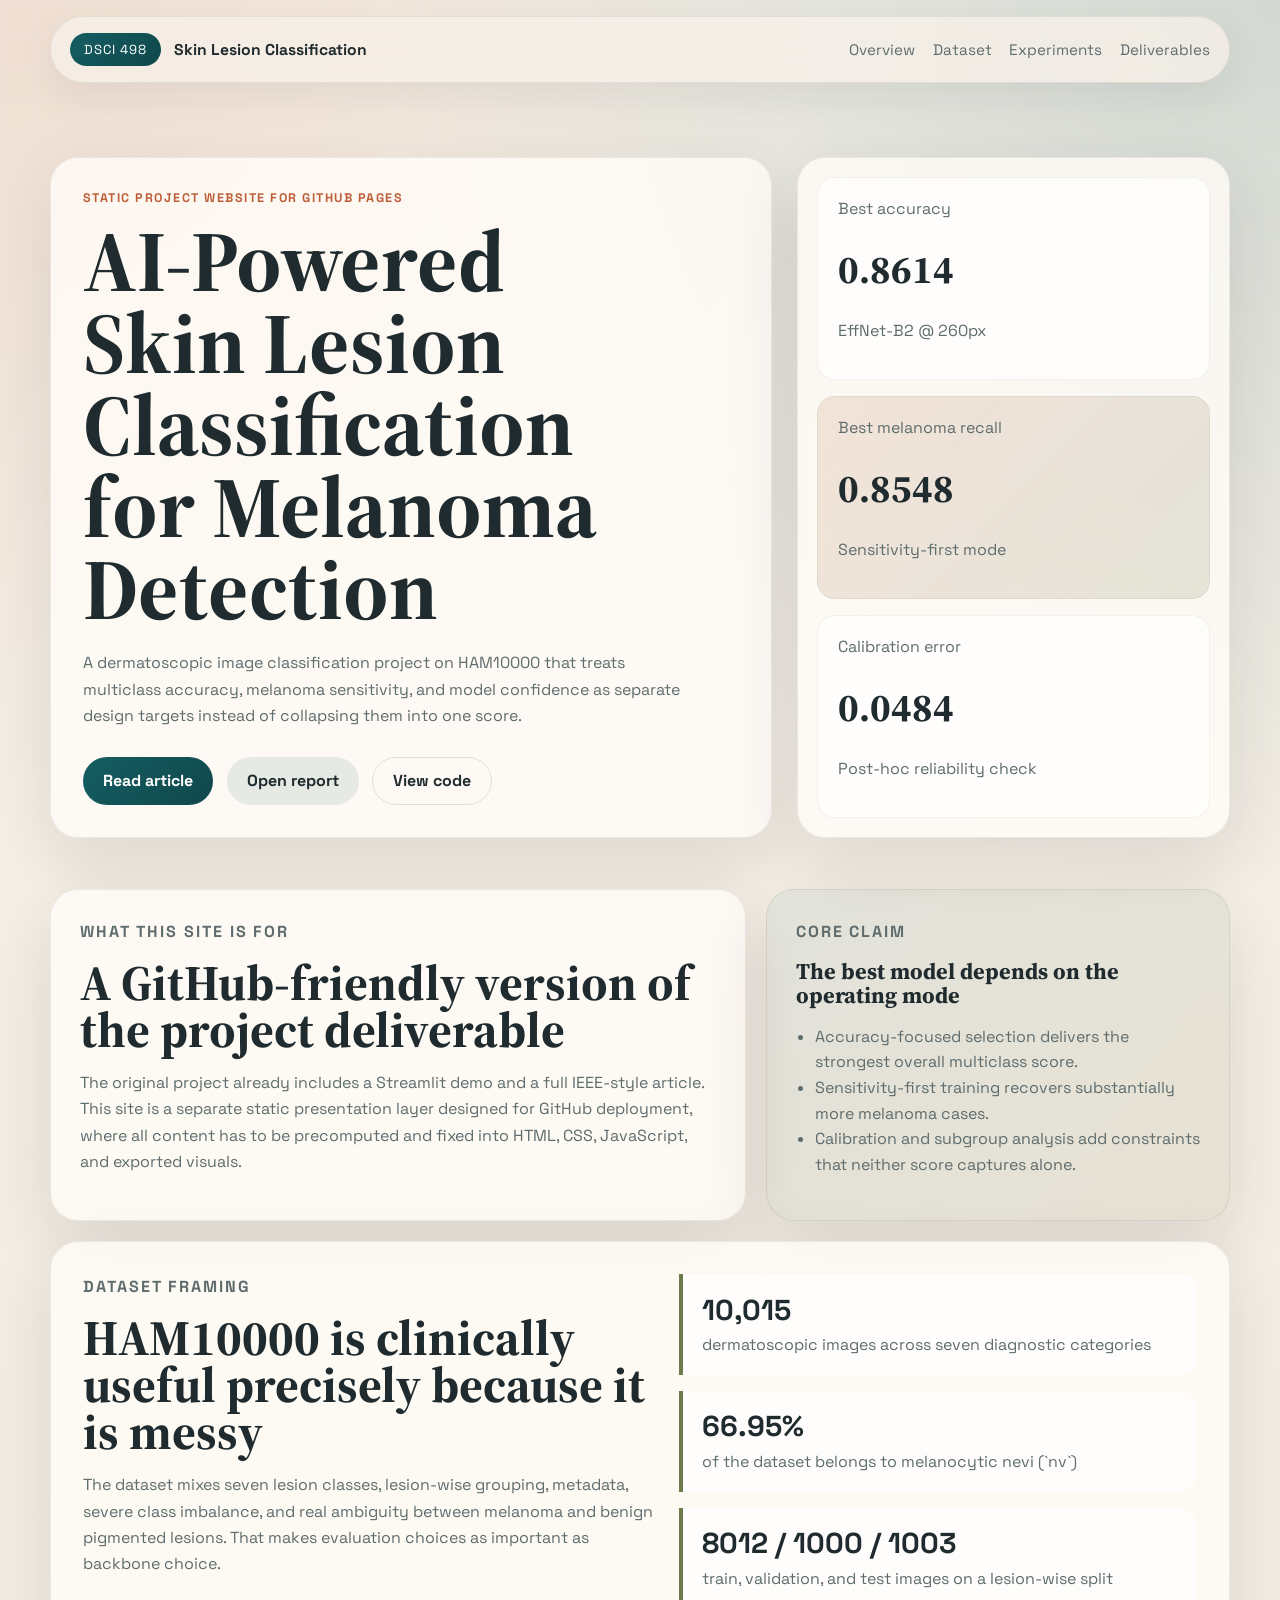
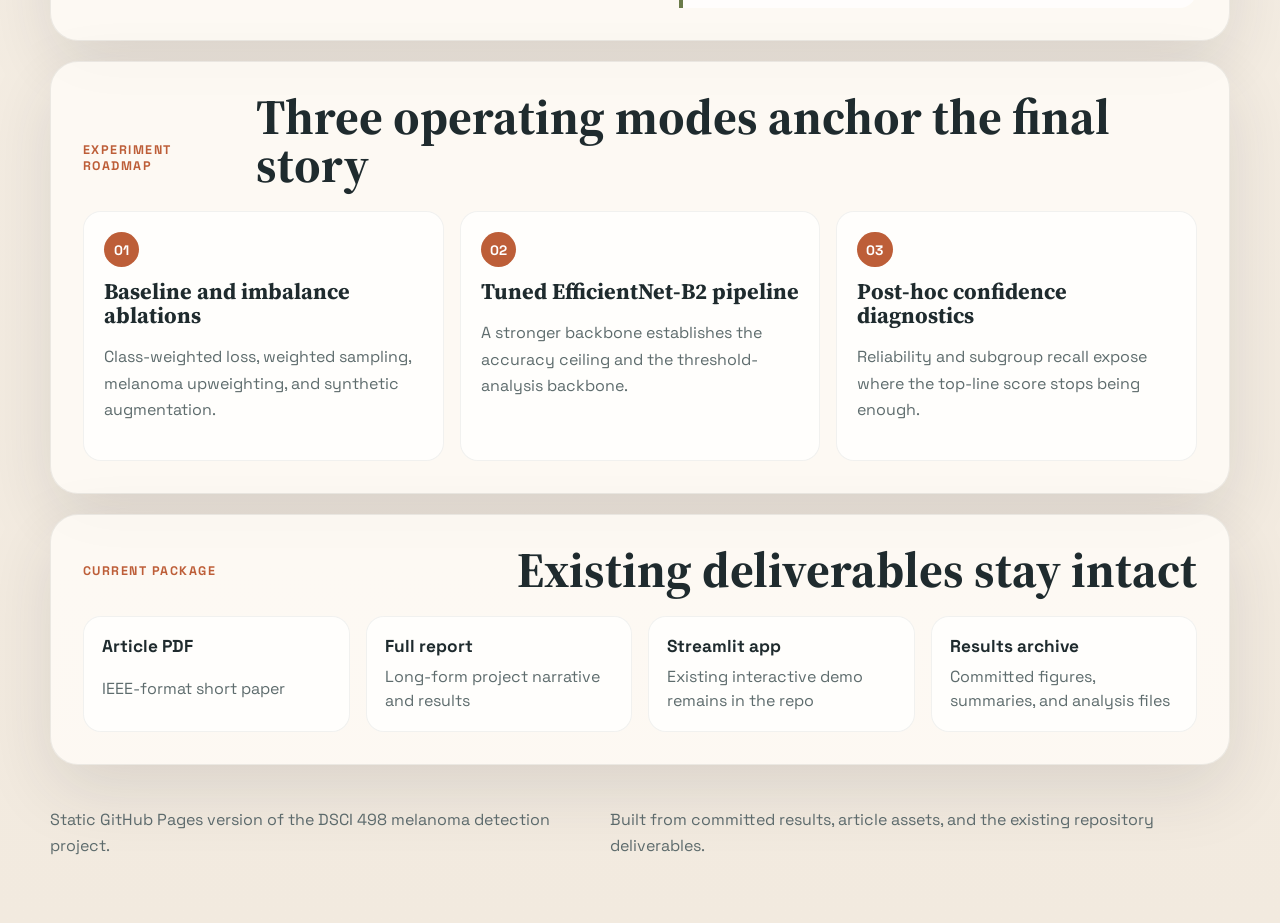
==== docs/index.html @ e0c1e412 "feat(docs): scaffold github pages site" ====
<!DOCTYPE html>
<html lang="en">
  <head>
    <meta charset="UTF-8" />
    <meta name="viewport" content="width=device-width, initial-scale=1.0" />
    <title>AI-Powered Skin Lesion Classification for Melanoma Detection</title>
    <meta
      name="description"
      content="Static project website for AI-Powered Skin Lesion Classification for Melanoma Detection (DSCI 498)."
    />
    <link rel="preconnect" href="https://fonts.googleapis.com" />
    <link rel="preconnect" href="https://fonts.gstatic.com" crossorigin />
    <link
      href="https://fonts.googleapis.com/css2?family=Space+Grotesk:wght@400;500;700&family=Source+Serif+4:wght@600;700&display=swap"
      rel="stylesheet"
    />
    <link rel="stylesheet" href="styles.css" />
    <script defer src="script.js"></script>
  </head>
  <body>
    <div class="page-shell">
      <header class="site-header">
        <a class="brand" href="#top">
          <span class="brand-mark">DSCI 498</span>
          <span class="brand-text">Skin Lesion Classification</span>
        </a>
        <button class="nav-toggle" type="button" aria-expanded="false" aria-label="Toggle navigation">
          <span></span>
          <span></span>
        </button>
        <nav class="site-nav">
          <a href="#overview">Overview</a>
          <a href="#dataset">Dataset</a>
          <a href="#experiments">Experiments</a>
          <a href="#deliverables">Deliverables</a>
        </nav>
      </header>

      <main id="top">
        <section class="hero reveal">
          <div class="hero-copy">
            <p class="eyebrow">Static project website for GitHub Pages</p>
            <h1>AI-Powered Skin Lesion Classification for Melanoma Detection</h1>
            <p class="hero-lead">
              A dermatoscopic image classification project on HAM10000 that treats
              multiclass accuracy, melanoma sensitivity, and model confidence as
              separate design targets instead of collapsing them into one score.
            </p>
            <div class="hero-actions">
              <a class="button button-primary" href="../paper/submission/SkinLesionMelanoma/SkinLesionMelanoma.pdf">Read article</a>
              <a class="button button-secondary" href="../results/REPORT.md">Open report</a>
              <a class="button button-ghost" href="https://github.com/yuy825-sketch/DSCI498-AI-Powered-Skin-Lesion-Classification-for-Melanoma-Detection">View code</a>
            </div>
          </div>
          <div class="hero-panel">
            <div class="metric-card">
              <span class="metric-label">Best accuracy</span>
              <strong>0.8614</strong>
              <span class="metric-note">EffNet-B2 @ 260px</span>
            </div>
            <div class="metric-card accent">
              <span class="metric-label">Best melanoma recall</span>
              <strong>0.8548</strong>
              <span class="metric-note">Sensitivity-first mode</span>
            </div>
            <div class="metric-card">
              <span class="metric-label">Calibration error</span>
              <strong>0.0484</strong>
              <span class="metric-note">Post-hoc reliability check</span>
            </div>
          </div>
        </section>

        <section id="overview" class="story-grid reveal">
          <article class="story-card">
            <p class="eyebrow">What this site is for</p>
            <h2>A GitHub-friendly version of the project deliverable</h2>
            <p>
              The original project already includes a Streamlit demo and a full IEEE-style
              article. This site is a separate static presentation layer designed for GitHub
              deployment, where all content has to be precomputed and fixed into HTML, CSS,
              JavaScript, and exported visuals.
            </p>
          </article>
          <article class="story-card muted">
            <p class="eyebrow">Core claim</p>
            <h3>The best model depends on the operating mode</h3>
            <ul class="story-list">
              <li>Accuracy-focused selection delivers the strongest overall multiclass score.</li>
              <li>Sensitivity-first training recovers substantially more melanoma cases.</li>
              <li>Calibration and subgroup analysis add constraints that neither score captures alone.</li>
            </ul>
          </article>
        </section>

        <section id="dataset" class="band reveal">
          <div class="band-copy">
            <p class="eyebrow">Dataset framing</p>
            <h2>HAM10000 is clinically useful precisely because it is messy</h2>
            <p>
              The dataset mixes seven lesion classes, lesion-wise grouping, metadata, severe class
              imbalance, and real ambiguity between melanoma and benign pigmented lesions. That makes
              evaluation choices as important as backbone choice.
            </p>
          </div>
          <div class="band-highlights">
            <div>
              <span>10,015</span>
              <p>dermatoscopic images across seven diagnostic categories</p>
            </div>
            <div>
              <span>66.95%</span>
              <p>of the dataset belongs to melanocytic nevi (`nv`)</p>
            </div>
            <div>
              <span>8012 / 1000 / 1003</span>
              <p>train, validation, and test images on a lesion-wise split</p>
            </div>
          </div>
        </section>

        <section id="experiments" class="section reveal">
          <div class="section-heading">
            <p class="eyebrow">Experiment roadmap</p>
            <h2>Three operating modes anchor the final story</h2>
          </div>
          <div class="roadmap">
            <article>
              <span class="step">01</span>
              <h3>Baseline and imbalance ablations</h3>
              <p>Class-weighted loss, weighted sampling, melanoma upweighting, and synthetic augmentation.</p>
            </article>
            <article>
              <span class="step">02</span>
              <h3>Tuned EfficientNet-B2 pipeline</h3>
              <p>A stronger backbone establishes the accuracy ceiling and the threshold-analysis backbone.</p>
            </article>
            <article>
              <span class="step">03</span>
              <h3>Post-hoc confidence diagnostics</h3>
              <p>Reliability and subgroup recall expose where the top-line score stops being enough.</p>
            </article>
          </div>
        </section>

        <section id="deliverables" class="deliverables reveal">
          <div class="section-heading">
            <p class="eyebrow">Current package</p>
            <h2>Existing deliverables stay intact</h2>
          </div>
          <div class="deliverable-grid">
            <a href="../paper/submission/SkinLesionMelanoma/SkinLesionMelanoma.pdf">
              <strong>Article PDF</strong>
              <span>IEEE-format short paper</span>
            </a>
            <a href="../results/REPORT.md">
              <strong>Full report</strong>
              <span>Long-form project narrative and results</span>
            </a>
            <a href="../app/app.py">
              <strong>Streamlit app</strong>
              <span>Existing interactive demo remains in the repo</span>
            </a>
            <a href="../results/README.md">
              <strong>Results archive</strong>
              <span>Committed figures, summaries, and analysis files</span>
            </a>
          </div>
        </section>
      </main>

      <footer class="site-footer">
        <p>Static GitHub Pages version of the DSCI 498 melanoma detection project.</p>
        <p>Built from committed results, article assets, and the existing repository deliverables.</p>
      </footer>
    </div>
  </body>
</html>
---- docs/styles.css ----
:root {
  --bg: #f6f0e8;
  --bg-soft: #efe5d8;
  --panel: rgba(255, 252, 247, 0.82);
  --ink: #1f2b2e;
  --muted: #5e6c6d;
  --line: rgba(31, 43, 46, 0.12);
  --teal: #155e63;
  --teal-dark: #0f474a;
  --rust: #bd5e38;
  --olive: #6b7b4a;
  --shadow: 0 24px 70px rgba(40, 44, 52, 0.12);
  --radius-lg: 28px;
  --radius-md: 18px;
  --max-width: 1180px;
}

* {
  box-sizing: border-box;
}

html {
  scroll-behavior: smooth;
}

body {
  margin: 0;
  font-family: "Space Grotesk", sans-serif;
  color: var(--ink);
  background:
    radial-gradient(circle at top left, rgba(189, 94, 56, 0.12), transparent 28%),
    radial-gradient(circle at top right, rgba(21, 94, 99, 0.16), transparent 32%),
    linear-gradient(180deg, #f7f1e8 0%, #f2eadf 100%);
}

body::before {
  content: "";
  position: fixed;
  inset: 0;
  pointer-events: none;
  background-image: linear-gradient(rgba(255, 255, 255, 0.05) 1px, transparent 1px),
    linear-gradient(90deg, rgba(255, 255, 255, 0.05) 1px, transparent 1px);
  background-size: 32px 32px;
  mask-image: linear-gradient(180deg, rgba(0, 0, 0, 0.55), transparent 85%);
}

.page-shell {
  width: min(calc(100% - 2rem), var(--max-width));
  margin: 0 auto;
  padding-bottom: 4rem;
}

.site-header {
  position: sticky;
  top: 0.8rem;
  z-index: 20;
  display: flex;
  align-items: center;
  justify-content: space-between;
  gap: 1rem;
  padding: 1rem 1.2rem;
  margin-top: 1rem;
  background: rgba(246, 240, 232, 0.78);
  backdrop-filter: blur(18px);
  border: 1px solid rgba(31, 43, 46, 0.08);
  border-radius: 999px;
  box-shadow: 0 14px 40px rgba(20, 31, 33, 0.08);
}

.brand {
  display: inline-flex;
  align-items: center;
  gap: 0.8rem;
  color: inherit;
  text-decoration: none;
}

.brand-mark {
  display: inline-flex;
  align-items: center;
  justify-content: center;
  min-width: 5.5rem;
  padding: 0.5rem 0.85rem;
  color: #fff;
  background: linear-gradient(135deg, var(--teal), var(--teal-dark));
  border-radius: 999px;
  font-size: 0.82rem;
  letter-spacing: 0.08em;
  text-transform: uppercase;
}

.brand-text {
  font-size: 0.98rem;
  font-weight: 700;
}

.site-nav {
  display: flex;
  gap: 1.1rem;
}

.site-nav a {
  color: var(--muted);
  text-decoration: none;
  font-size: 0.95rem;
}

.site-nav a.active,
.site-nav a:hover {
  color: var(--ink);
}

.nav-toggle {
  display: none;
  flex-direction: column;
  gap: 0.3rem;
  width: 2.8rem;
  height: 2.8rem;
  padding: 0.65rem;
  border: 0;
  border-radius: 999px;
  background: rgba(21, 94, 99, 0.08);
}

.nav-toggle span {
  width: 100%;
  height: 2px;
  background: var(--ink);
}

.hero {
  display: grid;
  grid-template-columns: minmax(0, 1.25fr) minmax(280px, 0.75fr);
  gap: 1.6rem;
  padding: 4.6rem 0 2.4rem;
}

.hero-copy,
.hero-panel,
.story-card,
.band,
.section,
.deliverables {
  background: var(--panel);
  border: 1px solid rgba(31, 43, 46, 0.08);
  box-shadow: var(--shadow);
}

.hero-copy {
  padding: 2rem;
  border-radius: var(--radius-lg);
}

.eyebrow {
  margin: 0 0 0.9rem;
  color: var(--rust);
  font-size: 0.78rem;
  font-weight: 700;
  letter-spacing: 0.12em;
  text-transform: uppercase;
}

h1,
h2,
h3 {
  margin: 0;
  font-family: "Source Serif 4", serif;
  font-weight: 700;
  line-height: 0.95;
}

h1 {
  font-size: clamp(3rem, 7vw, 5.4rem);
  max-width: 12ch;
}

h2 {
  font-size: clamp(2rem, 4vw, 3.1rem);
}

h3 {
  font-size: 1.4rem;
  line-height: 1.08;
}

.hero-lead,
.story-card p,
.band-copy p,
.roadmap p,
.site-footer p {
  color: var(--muted);
  line-height: 1.65;
  font-size: 1rem;
}

.hero-lead {
  max-width: 60ch;
  margin: 1.25rem 0 0;
}

.hero-actions {
  display: flex;
  flex-wrap: wrap;
  gap: 0.85rem;
  margin-top: 1.7rem;
}

.button {
  display: inline-flex;
  align-items: center;
  justify-content: center;
  min-height: 3rem;
  padding: 0 1.25rem;
  border-radius: 999px;
  text-decoration: none;
  font-weight: 700;
  transition: transform 180ms ease, background 180ms ease, color 180ms ease;
}

.button:hover {
  transform: translateY(-2px);
}

.button-primary {
  color: #fff;
  background: linear-gradient(135deg, var(--teal), var(--teal-dark));
}

.button-secondary {
  color: var(--ink);
  background: rgba(21, 94, 99, 0.1);
}

.button-ghost {
  color: var(--ink);
  border: 1px solid rgba(31, 43, 46, 0.12);
}

.hero-panel {
  display: grid;
  gap: 1rem;
  padding: 1.2rem;
  border-radius: var(--radius-lg);
}

.metric-card {
  display: grid;
  gap: 0.35rem;
  padding: 1.25rem;
  border-radius: var(--radius-md);
  background: rgba(255, 255, 255, 0.75);
  border: 1px solid rgba(31, 43, 46, 0.06);
}

.metric-card.accent {
  background: linear-gradient(135deg, rgba(189, 94, 56, 0.14), rgba(107, 123, 74, 0.16));
}

.metric-label,
.metric-note {
  color: var(--muted);
}

.metric-card strong {
  font-size: 2.45rem;
  font-family: "Source Serif 4", serif;
}

.story-grid {
  display: grid;
  grid-template-columns: 1.2fr 0.8fr;
  gap: 1.25rem;
  margin-top: 0.8rem;
}

.story-card {
  padding: 1.8rem;
  border-radius: var(--radius-lg);
}

.story-card.muted {
  background: linear-gradient(135deg, rgba(21, 94, 99, 0.08), rgba(107, 123, 74, 0.1));
}

.story-list {
  margin: 1rem 0 0;
  padding-left: 1.2rem;
  color: var(--muted);
  line-height: 1.6;
}

.band,
.section,
.deliverables {
  margin-top: 1.25rem;
  border-radius: var(--radius-lg);
  padding: 2rem;
}

.band {
  display: grid;
  grid-template-columns: 1.05fr 0.95fr;
  gap: 1.5rem;
}

.band-highlights {
  display: grid;
  gap: 1rem;
}

.band-highlights div {
  padding: 1.1rem 1.2rem;
  border-left: 4px solid var(--olive);
  background: rgba(255, 255, 255, 0.72);
  border-radius: 0 var(--radius-md) var(--radius-md) 0;
}

.band-highlights span {
  display: block;
  font-size: 1.8rem;
  font-weight: 700;
}

.band-highlights p {
  margin: 0.35rem 0 0;
  color: var(--muted);
  line-height: 1.5;
}

.section-heading {
  display: flex;
  align-items: end;
  justify-content: space-between;
  gap: 1rem;
  margin-bottom: 1.4rem;
}

.roadmap {
  display: grid;
  grid-template-columns: repeat(3, minmax(0, 1fr));
  gap: 1rem;
}

.roadmap article {
  position: relative;
  padding: 1.25rem;
  border-radius: var(--radius-md);
  background: rgba(255, 255, 255, 0.76);
  border: 1px solid rgba(31, 43, 46, 0.06);
}

.step {
  display: inline-flex;
  align-items: center;
  justify-content: center;
  width: 2.2rem;
  height: 2.2rem;
  margin-bottom: 0.8rem;
  border-radius: 999px;
  color: #fff;
  background: var(--rust);
  font-size: 0.86rem;
  font-weight: 700;
}

.deliverable-grid {
  display: grid;
  grid-template-columns: repeat(4, minmax(0, 1fr));
  gap: 1rem;
}

.deliverable-grid a {
  display: grid;
  gap: 0.45rem;
  padding: 1.15rem;
  border-radius: var(--radius-md);
  background: rgba(255, 255, 255, 0.78);
  border: 1px solid rgba(31, 43, 46, 0.06);
  color: inherit;
  text-decoration: none;
}

.deliverable-grid strong {
  font-size: 1.08rem;
}

.deliverable-grid span {
  color: var(--muted);
  line-height: 1.5;
}

.site-footer {
  display: flex;
  justify-content: space-between;
  gap: 1rem;
  margin-top: 1.4rem;
  padding: 1.2rem 0 0;
}

.site-footer p {
  margin: 0;
}

.reveal {
  opacity: 0;
  transform: translateY(22px);
  transition: opacity 520ms ease, transform 520ms ease;
}

.reveal.is-visible {
  opacity: 1;
  transform: translateY(0);
}

@media (max-width: 920px) {
  .hero,
  .story-grid,
  .band,
  .roadmap,
  .deliverable-grid,
  .site-footer {
    grid-template-columns: 1fr;
  }

  .section-heading,
  .site-footer {
    display: block;
  }

  .site-footer p + p {
    margin-top: 0.5rem;
  }
}

@media (max-width: 760px) {
  .page-shell {
    width: min(calc(100% - 1rem), var(--max-width));
  }

  .site-header {
    flex-wrap: wrap;
    border-radius: 28px;
  }

  .nav-toggle {
    display: inline-flex;
  }

  .site-nav {
    display: none;
    width: 100%;
    flex-direction: column;
    padding-top: 0.25rem;
  }

  .site-header.nav-open .site-nav {
    display: flex;
  }

  .hero {
    padding-top: 3.4rem;
  }

  .hero-copy,
  .hero-panel,
  .story-card,
  .band,
  .section,
  .deliverables {
    padding: 1.35rem;
  }

  h1 {
    max-width: none;
  }
}
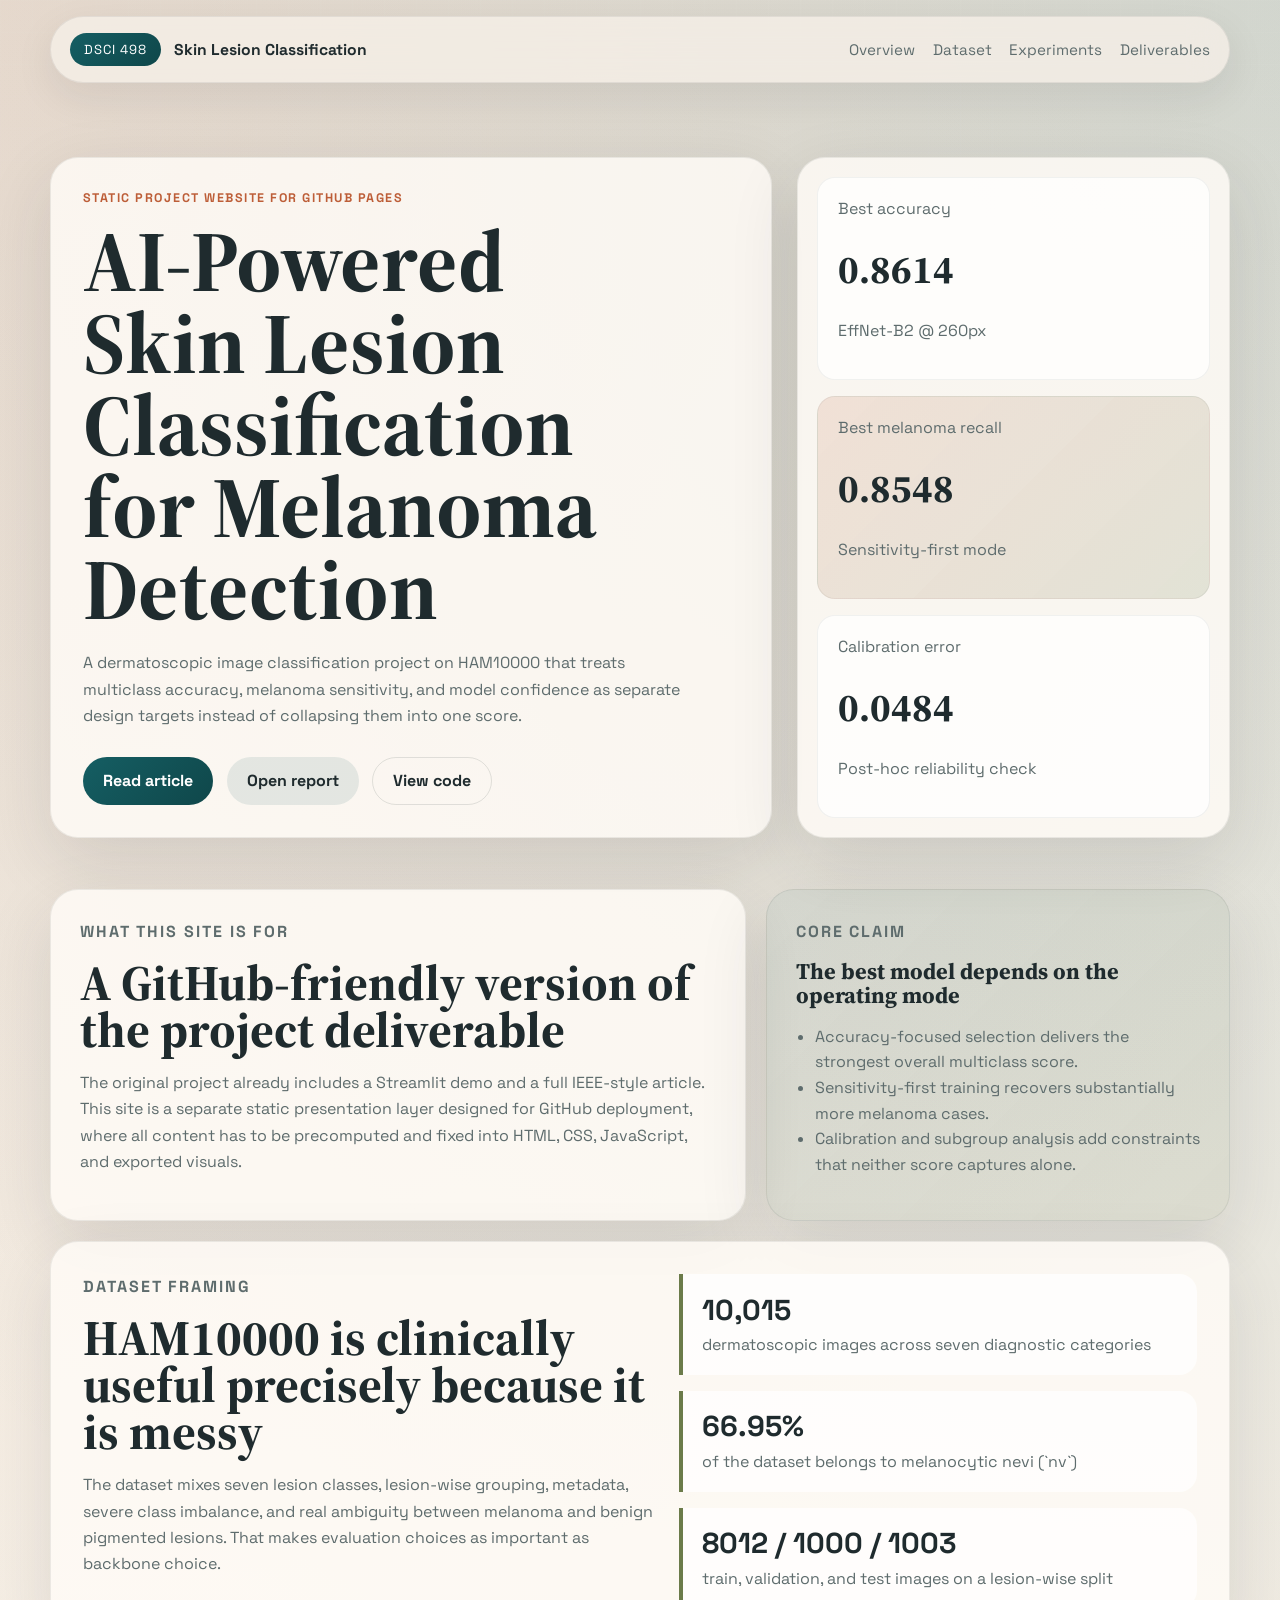
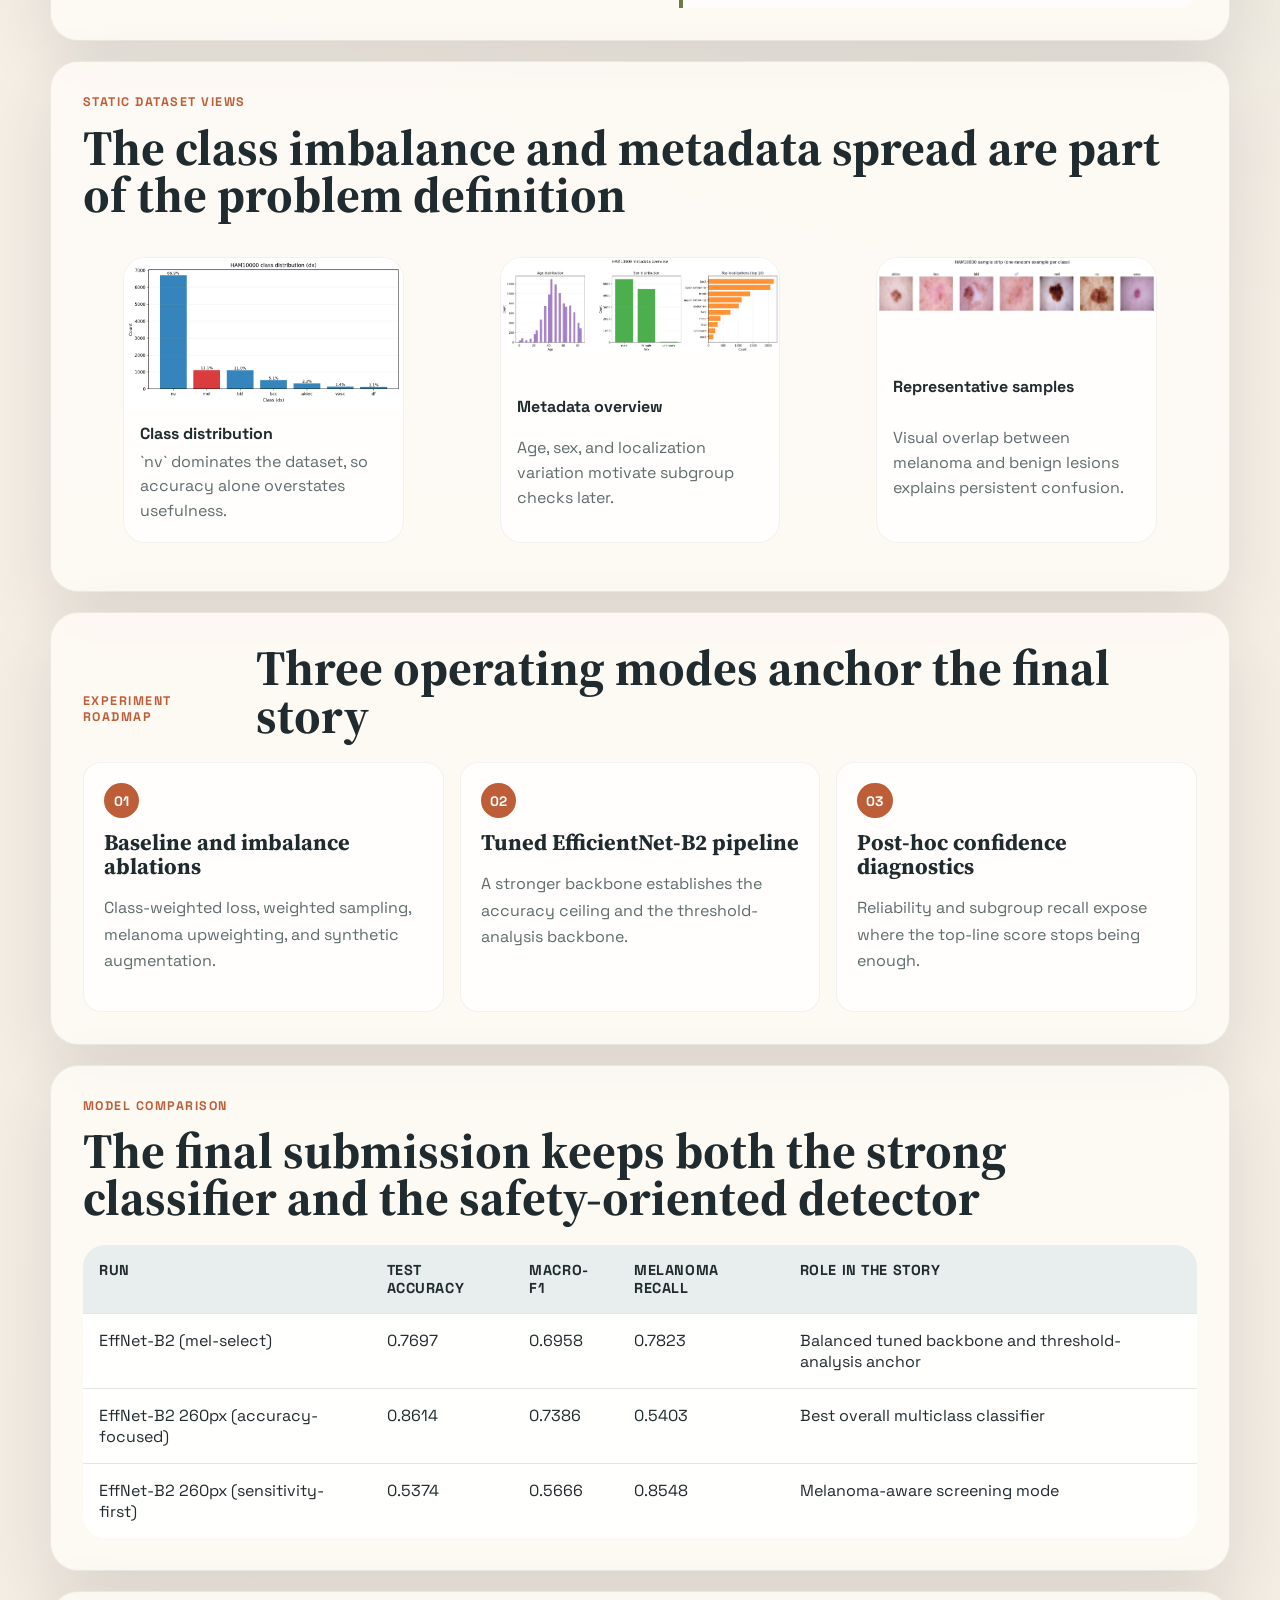
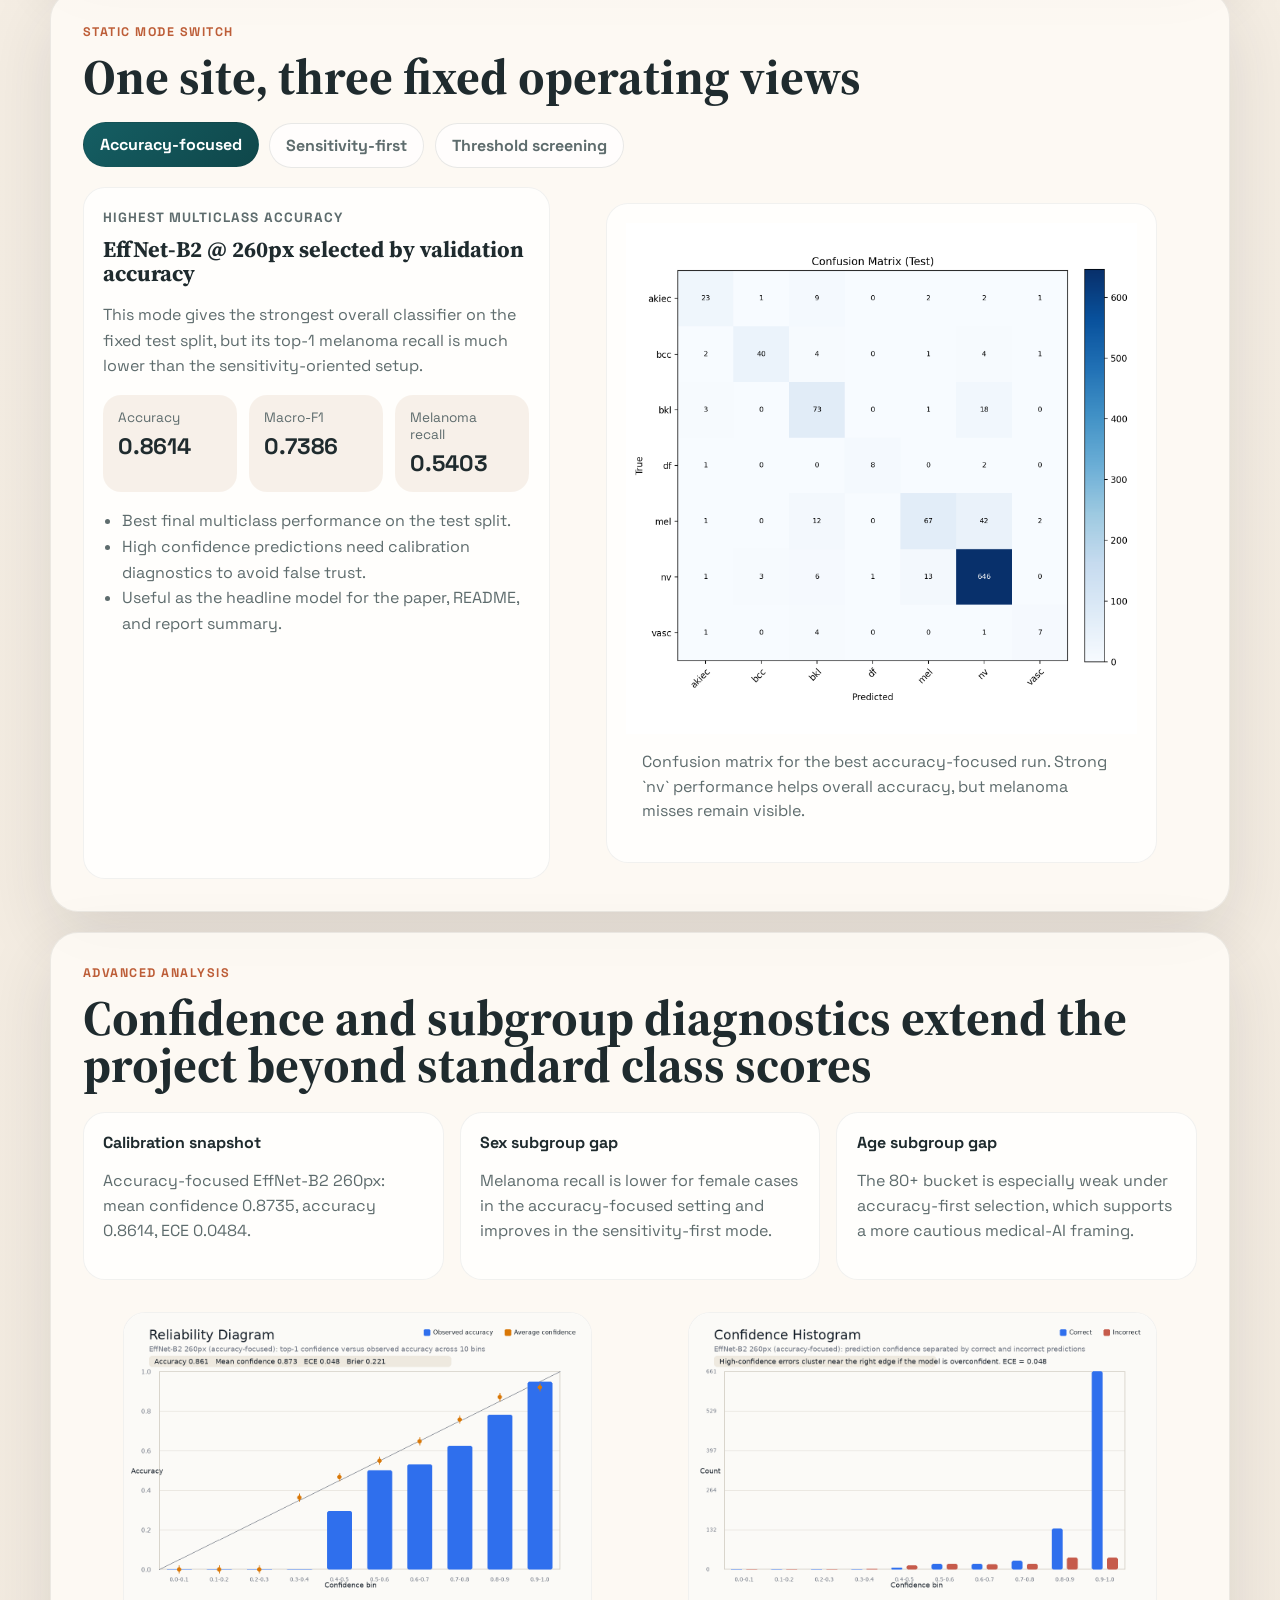
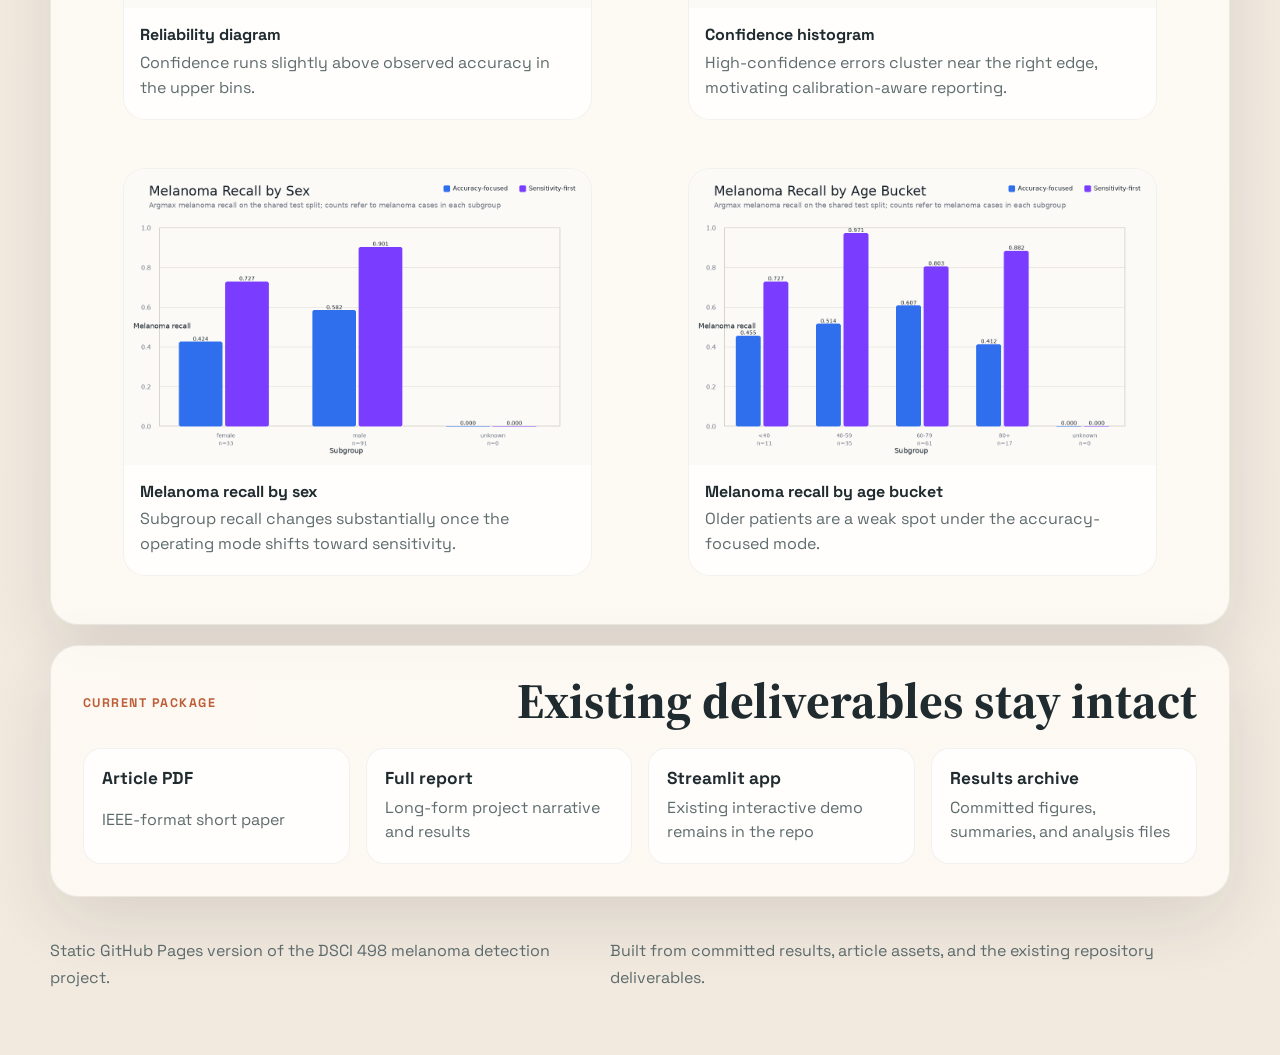
==== commit b23aeff6: "feat(docs): add results and analysis sections" ====
--- a/docs/index.html
+++ b/docs/index.html
@@ -119,6 +119,38 @@
           </div>
         </section>
 
+        <section class="section figure-section reveal">
+          <div class="section-heading">
+            <div>
+              <p class="eyebrow">Static dataset views</p>
+              <h2>The class imbalance and metadata spread are part of the problem definition</h2>
+            </div>
+          </div>
+          <div class="figure-grid figure-grid-three">
+            <figure class="visual-card">
+              <img src="assets/class_distribution.png" alt="HAM10000 class distribution" />
+              <figcaption>
+                <strong>Class distribution</strong>
+                <span>`nv` dominates the dataset, so accuracy alone overstates usefulness.</span>
+              </figcaption>
+            </figure>
+            <figure class="visual-card">
+              <img src="assets/metadata_stats.png" alt="HAM10000 metadata overview" />
+              <figcaption>
+                <strong>Metadata overview</strong>
+                <span>Age, sex, and localization variation motivate subgroup checks later.</span>
+              </figcaption>
+            </figure>
+            <figure class="visual-card">
+              <img src="assets/samples_strip.png" alt="Representative lesion samples across classes" />
+              <figcaption>
+                <strong>Representative samples</strong>
+                <span>Visual overlap between melanoma and benign lesions explains persistent confusion.</span>
+              </figcaption>
+            </figure>
+          </div>
+        </section>
+
         <section id="experiments" class="section reveal">
           <div class="section-heading">
             <p class="eyebrow">Experiment roadmap</p>
@@ -140,6 +172,154 @@
               <h3>Post-hoc confidence diagnostics</h3>
               <p>Reliability and subgroup recall expose where the top-line score stops being enough.</p>
             </article>
+          </div>
+        </section>
+
+        <section class="section reveal">
+          <div class="section-heading">
+            <div>
+              <p class="eyebrow">Model comparison</p>
+              <h2>The final submission keeps both the strong classifier and the safety-oriented detector</h2>
+            </div>
+          </div>
+          <div class="table-wrap">
+            <table class="metrics-table">
+              <thead>
+                <tr>
+                  <th>Run</th>
+                  <th>Test accuracy</th>
+                  <th>Macro-F1</th>
+                  <th>Melanoma recall</th>
+                  <th>Role in the story</th>
+                </tr>
+              </thead>
+              <tbody>
+                <tr>
+                  <td>EffNet-B2 (mel-select)</td>
+                  <td>0.7697</td>
+                  <td>0.6958</td>
+                  <td>0.7823</td>
+                  <td>Balanced tuned backbone and threshold-analysis anchor</td>
+                </tr>
+                <tr>
+                  <td>EffNet-B2 260px (accuracy-focused)</td>
+                  <td>0.8614</td>
+                  <td>0.7386</td>
+                  <td>0.5403</td>
+                  <td>Best overall multiclass classifier</td>
+                </tr>
+                <tr>
+                  <td>EffNet-B2 260px (sensitivity-first)</td>
+                  <td>0.5374</td>
+                  <td>0.5666</td>
+                  <td>0.8548</td>
+                  <td>Melanoma-aware screening mode</td>
+                </tr>
+              </tbody>
+            </table>
+          </div>
+        </section>
+
+        <section class="section reveal">
+          <div class="section-heading">
+            <div>
+              <p class="eyebrow">Static mode switch</p>
+              <h2>One site, three fixed operating views</h2>
+            </div>
+          </div>
+          <div class="mode-panel">
+            <div class="mode-switch" role="tablist" aria-label="Model operating modes">
+              <button class="mode-button is-active" type="button" data-mode="accuracy">Accuracy-focused</button>
+              <button class="mode-button" type="button" data-mode="sensitivity">Sensitivity-first</button>
+              <button class="mode-button" type="button" data-mode="threshold">Threshold screening</button>
+            </div>
+            <div class="mode-layout">
+              <div class="mode-copy">
+                <p class="mode-kicker" id="mode-kicker">Highest multiclass accuracy</p>
+                <h3 id="mode-title">EffNet-B2 @ 260px selected by validation accuracy</h3>
+                <p id="mode-description">
+                  This mode gives the strongest overall classifier, but its top-1 melanoma recall is much lower than the sensitivity-oriented setup.
+                </p>
+                <dl class="mode-metrics">
+                  <div>
+                    <dt>Accuracy</dt>
+                    <dd id="metric-accuracy">0.8614</dd>
+                  </div>
+                  <div>
+                    <dt>Macro-F1</dt>
+                    <dd id="metric-macro">0.7386</dd>
+                  </div>
+                  <div>
+                    <dt>Melanoma recall</dt>
+                    <dd id="metric-mel">0.5403</dd>
+                  </div>
+                </dl>
+                <ul class="mode-points" id="mode-points">
+                  <li>Best final multiclass performance on the test split.</li>
+                  <li>High confidence predictions require calibration checks.</li>
+                  <li>Useful as the “headline accuracy” model in the report and article.</li>
+                </ul>
+              </div>
+              <figure class="mode-visual">
+                <img id="mode-image" src="assets/confusion_acc.png" alt="Accuracy-focused confusion matrix" />
+                <figcaption id="mode-caption">
+                  Confusion matrix for the best accuracy-focused run. Strong `nv` performance helps overall accuracy, but melanoma misses remain visible.
+                </figcaption>
+              </figure>
+            </div>
+          </div>
+        </section>
+
+        <section class="section figure-section reveal">
+          <div class="section-heading">
+            <div>
+              <p class="eyebrow">Advanced analysis</p>
+              <h2>Confidence and subgroup diagnostics extend the project beyond standard class scores</h2>
+            </div>
+          </div>
+          <div class="analysis-summary">
+            <article>
+              <strong>Calibration snapshot</strong>
+              <p>Accuracy-focused EffNet-B2 260px: mean confidence 0.8735, accuracy 0.8614, ECE 0.0484.</p>
+            </article>
+            <article>
+              <strong>Sex subgroup gap</strong>
+              <p>Melanoma recall is lower for female cases in the accuracy-focused setting and improves in the sensitivity-first mode.</p>
+            </article>
+            <article>
+              <strong>Age subgroup gap</strong>
+              <p>The 80+ bucket is especially weak under accuracy-first selection, which supports a more cautious medical-AI framing.</p>
+            </article>
+          </div>
+          <div class="figure-grid figure-grid-two">
+            <figure class="visual-card">
+              <img src="assets/reliability.png" alt="Reliability diagram" />
+              <figcaption>
+                <strong>Reliability diagram</strong>
+                <span>Confidence runs slightly above observed accuracy in the upper bins.</span>
+              </figcaption>
+            </figure>
+            <figure class="visual-card">
+              <img src="assets/confidence_hist.png" alt="Confidence histogram" />
+              <figcaption>
+                <strong>Confidence histogram</strong>
+                <span>High-confidence errors cluster near the right edge, motivating calibration-aware reporting.</span>
+              </figcaption>
+            </figure>
+            <figure class="visual-card">
+              <img src="assets/subgroup_sex.png" alt="Melanoma recall by sex" />
+              <figcaption>
+                <strong>Melanoma recall by sex</strong>
+                <span>Subgroup recall changes substantially once the operating mode shifts toward sensitivity.</span>
+              </figcaption>
+            </figure>
+            <figure class="visual-card">
+              <img src="assets/subgroup_age.png" alt="Melanoma recall by age bucket" />
+              <figcaption>
+                <strong>Melanoma recall by age bucket</strong>
+                <span>Older patients are a weak spot under the accuracy-focused mode.</span>
+              </figcaption>
+            </figure>
           </div>
         </section>
 
--- a/docs/styles.css
+++ b/docs/styles.css
@@ -349,6 +349,196 @@
   border: 1px solid rgba(31, 43, 46, 0.06);
 }
 
+.figure-section {
+  overflow: clip;
+}
+
+.figure-grid {
+  display: grid;
+  gap: 1rem;
+}
+
+.figure-grid-two {
+  grid-template-columns: repeat(2, minmax(0, 1fr));
+}
+
+.figure-grid-three {
+  grid-template-columns: repeat(3, minmax(0, 1fr));
+}
+
+.visual-card {
+  display: grid;
+  overflow: hidden;
+  border-radius: 22px;
+  background: rgba(255, 255, 255, 0.78);
+  border: 1px solid rgba(31, 43, 46, 0.06);
+}
+
+.visual-card img,
+.mode-visual img {
+  display: block;
+  width: 100%;
+  height: auto;
+  background: #fff;
+}
+
+.visual-card figcaption,
+.mode-visual figcaption {
+  display: grid;
+  gap: 0.35rem;
+  padding: 1rem 1rem 1.15rem;
+}
+
+.visual-card figcaption strong,
+.mode-visual figcaption strong {
+  font-size: 1rem;
+}
+
+.visual-card figcaption span,
+.mode-visual figcaption,
+.analysis-summary p {
+  color: var(--muted);
+  line-height: 1.55;
+}
+
+.table-wrap {
+  overflow-x: auto;
+}
+
+.metrics-table {
+  width: 100%;
+  border-collapse: collapse;
+  min-width: 760px;
+  background: rgba(255, 255, 255, 0.75);
+  border-radius: 22px;
+  overflow: hidden;
+}
+
+.metrics-table thead {
+  background: rgba(21, 94, 99, 0.1);
+}
+
+.metrics-table th,
+.metrics-table td {
+  padding: 1rem;
+  border-bottom: 1px solid var(--line);
+  text-align: left;
+  vertical-align: top;
+}
+
+.metrics-table th {
+  font-size: 0.9rem;
+  letter-spacing: 0.04em;
+  text-transform: uppercase;
+}
+
+.metrics-table tbody tr:last-child td {
+  border-bottom: 0;
+}
+
+.mode-panel {
+  display: grid;
+  gap: 1.15rem;
+}
+
+.mode-switch {
+  display: inline-flex;
+  flex-wrap: wrap;
+  gap: 0.65rem;
+}
+
+.mode-button {
+  min-height: 2.8rem;
+  padding: 0 1rem;
+  border: 1px solid rgba(31, 43, 46, 0.1);
+  border-radius: 999px;
+  background: rgba(255, 255, 255, 0.72);
+  color: var(--muted);
+  font: inherit;
+  font-weight: 700;
+  cursor: pointer;
+  transition: background 180ms ease, color 180ms ease, transform 180ms ease;
+}
+
+.mode-button:hover,
+.mode-button.is-active {
+  color: #fff;
+  background: linear-gradient(135deg, var(--teal), var(--teal-dark));
+  transform: translateY(-1px);
+}
+
+.mode-layout {
+  display: grid;
+  grid-template-columns: minmax(0, 0.85fr) minmax(0, 1.15fr);
+  gap: 1rem;
+}
+
+.mode-copy,
+.mode-visual,
+.analysis-summary article {
+  padding: 1.2rem;
+  border-radius: 22px;
+  background: rgba(255, 255, 255, 0.76);
+  border: 1px solid rgba(31, 43, 46, 0.06);
+}
+
+.mode-kicker {
+  margin: 0 0 0.6rem;
+  color: var(--olive);
+  font-size: 0.84rem;
+  font-weight: 700;
+  letter-spacing: 0.08em;
+  text-transform: uppercase;
+}
+
+.mode-copy p {
+  color: var(--muted);
+  line-height: 1.6;
+}
+
+.mode-metrics {
+  display: grid;
+  grid-template-columns: repeat(3, minmax(0, 1fr));
+  gap: 0.75rem;
+  margin: 1rem 0;
+}
+
+.mode-metrics div {
+  padding: 0.9rem;
+  border-radius: 18px;
+  background: rgba(246, 240, 232, 0.88);
+}
+
+.mode-metrics dt {
+  color: var(--muted);
+  font-size: 0.85rem;
+}
+
+.mode-metrics dd {
+  margin: 0.35rem 0 0;
+  font-size: 1.4rem;
+  font-weight: 700;
+}
+
+.mode-points {
+  margin: 1rem 0 0;
+  padding-left: 1.2rem;
+  color: var(--muted);
+  line-height: 1.6;
+}
+
+.analysis-summary {
+  display: grid;
+  grid-template-columns: repeat(3, minmax(0, 1fr));
+  gap: 1rem;
+  margin-bottom: 1rem;
+}
+
+.analysis-summary article strong {
+  display: block;
+  margin-bottom: 0.45rem;
+}
+
 .step {
   display: inline-flex;
   align-items: center;
@@ -418,6 +608,10 @@
   .band,
   .roadmap,
   .deliverable-grid,
+  .figure-grid-three,
+  .figure-grid-two,
+  .mode-layout,
+  .analysis-summary,
   .site-footer {
     grid-template-columns: 1fr;
   }
@@ -473,4 +667,12 @@
   h1 {
     max-width: none;
   }
-}
+
+  .metrics-table {
+    min-width: 620px;
+  }
+
+  .mode-metrics {
+    grid-template-columns: 1fr;
+  }
+}
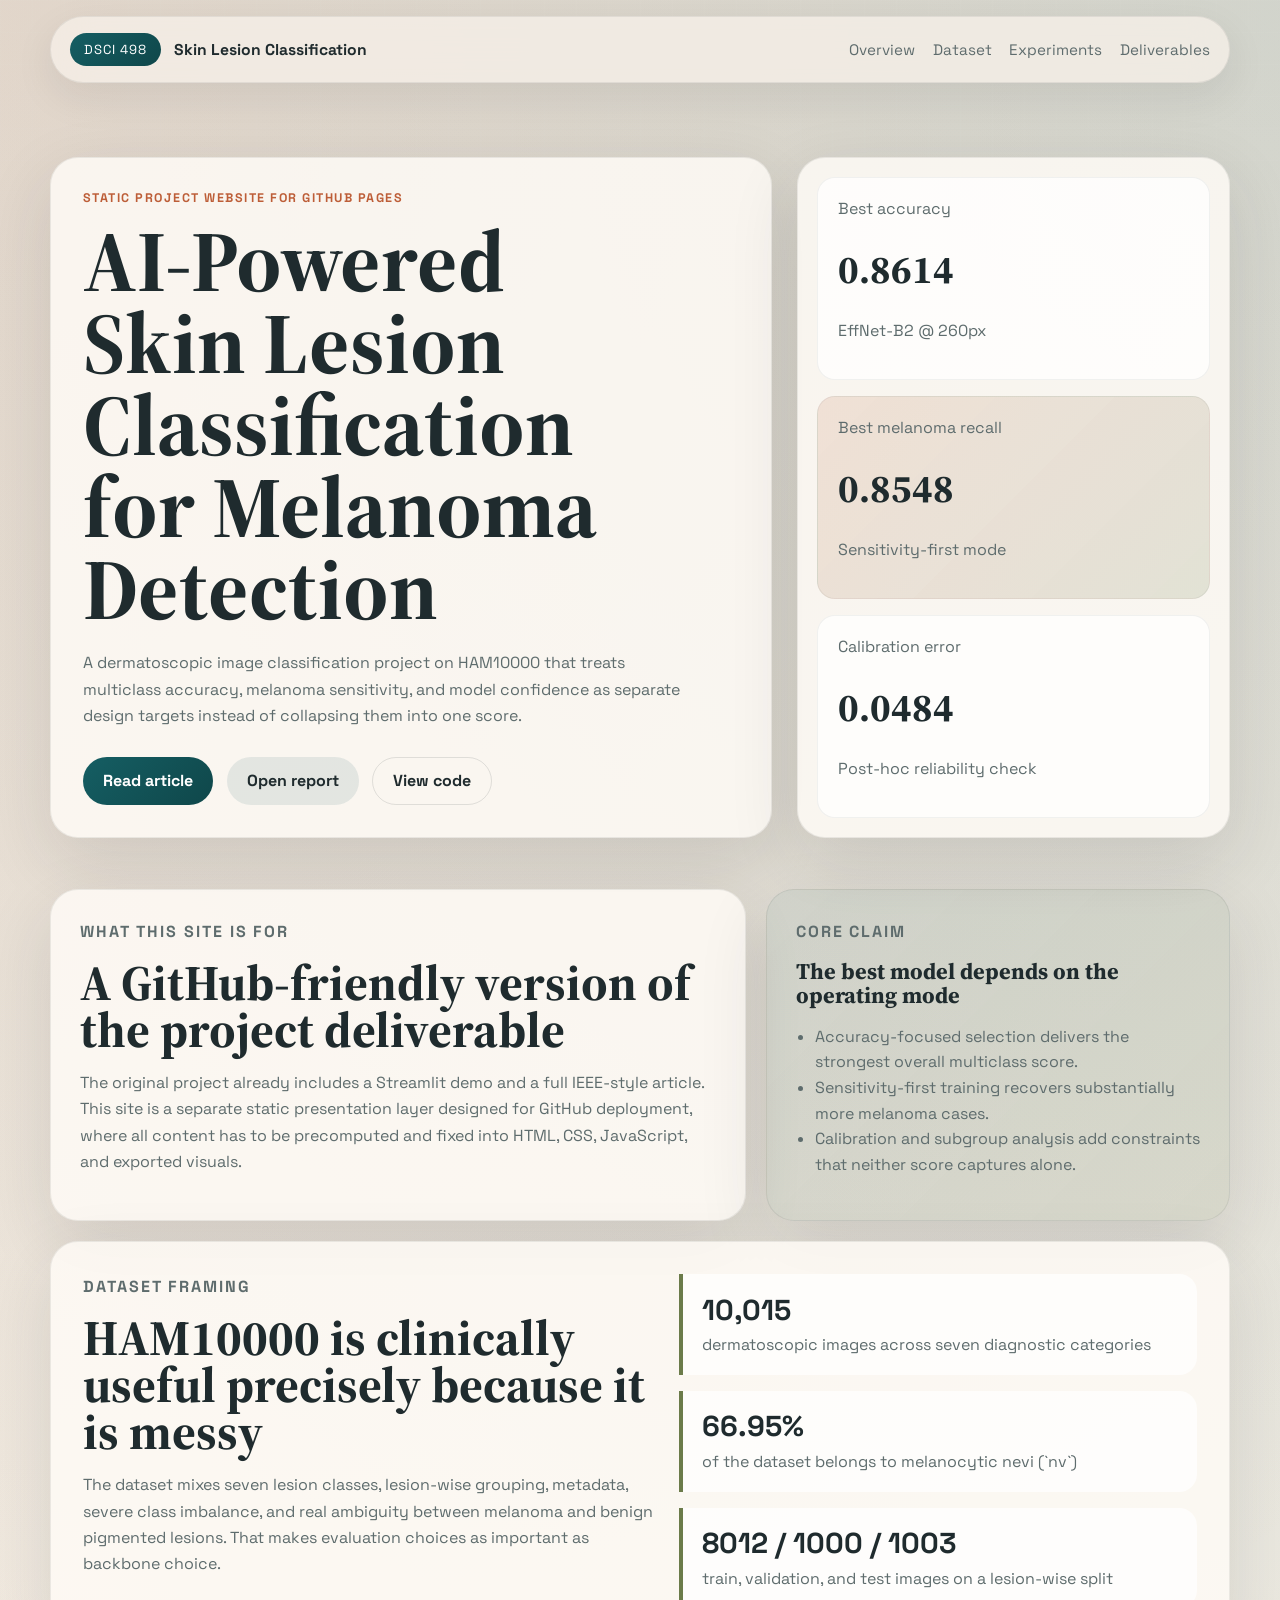
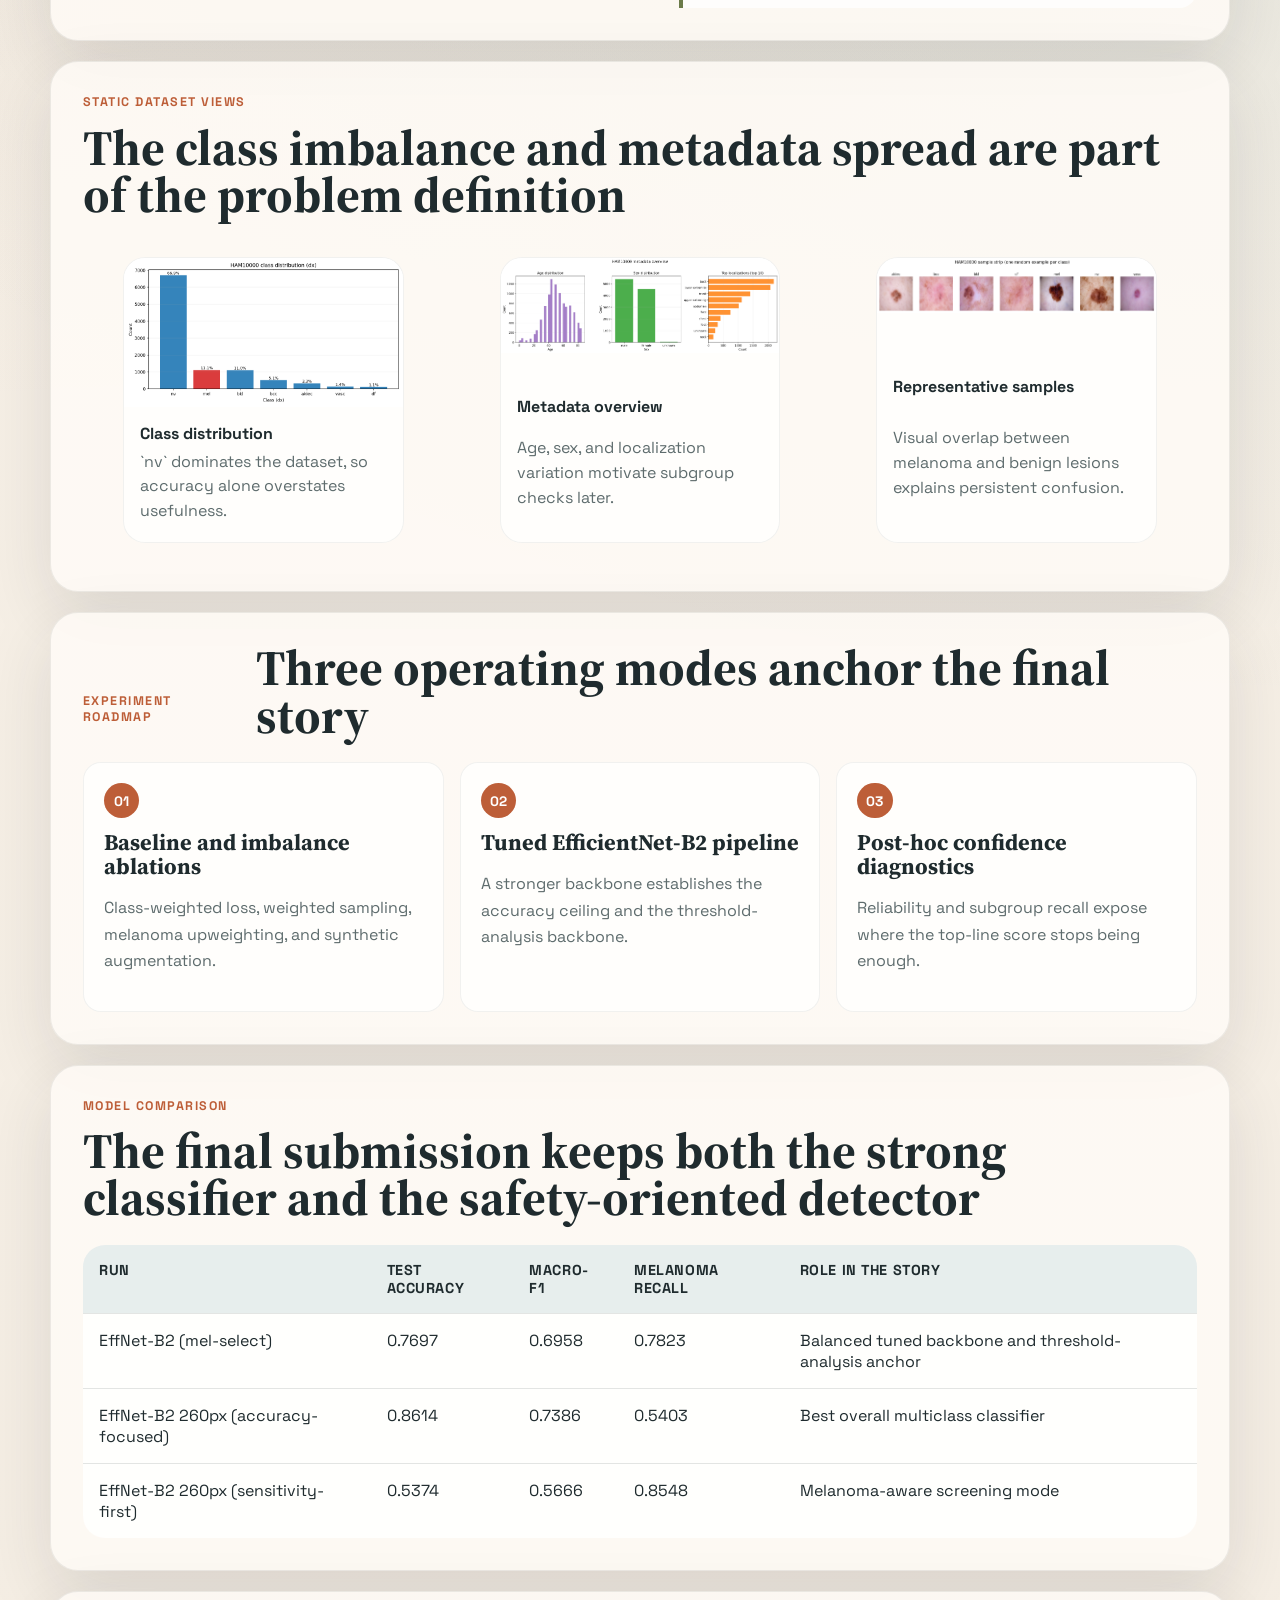
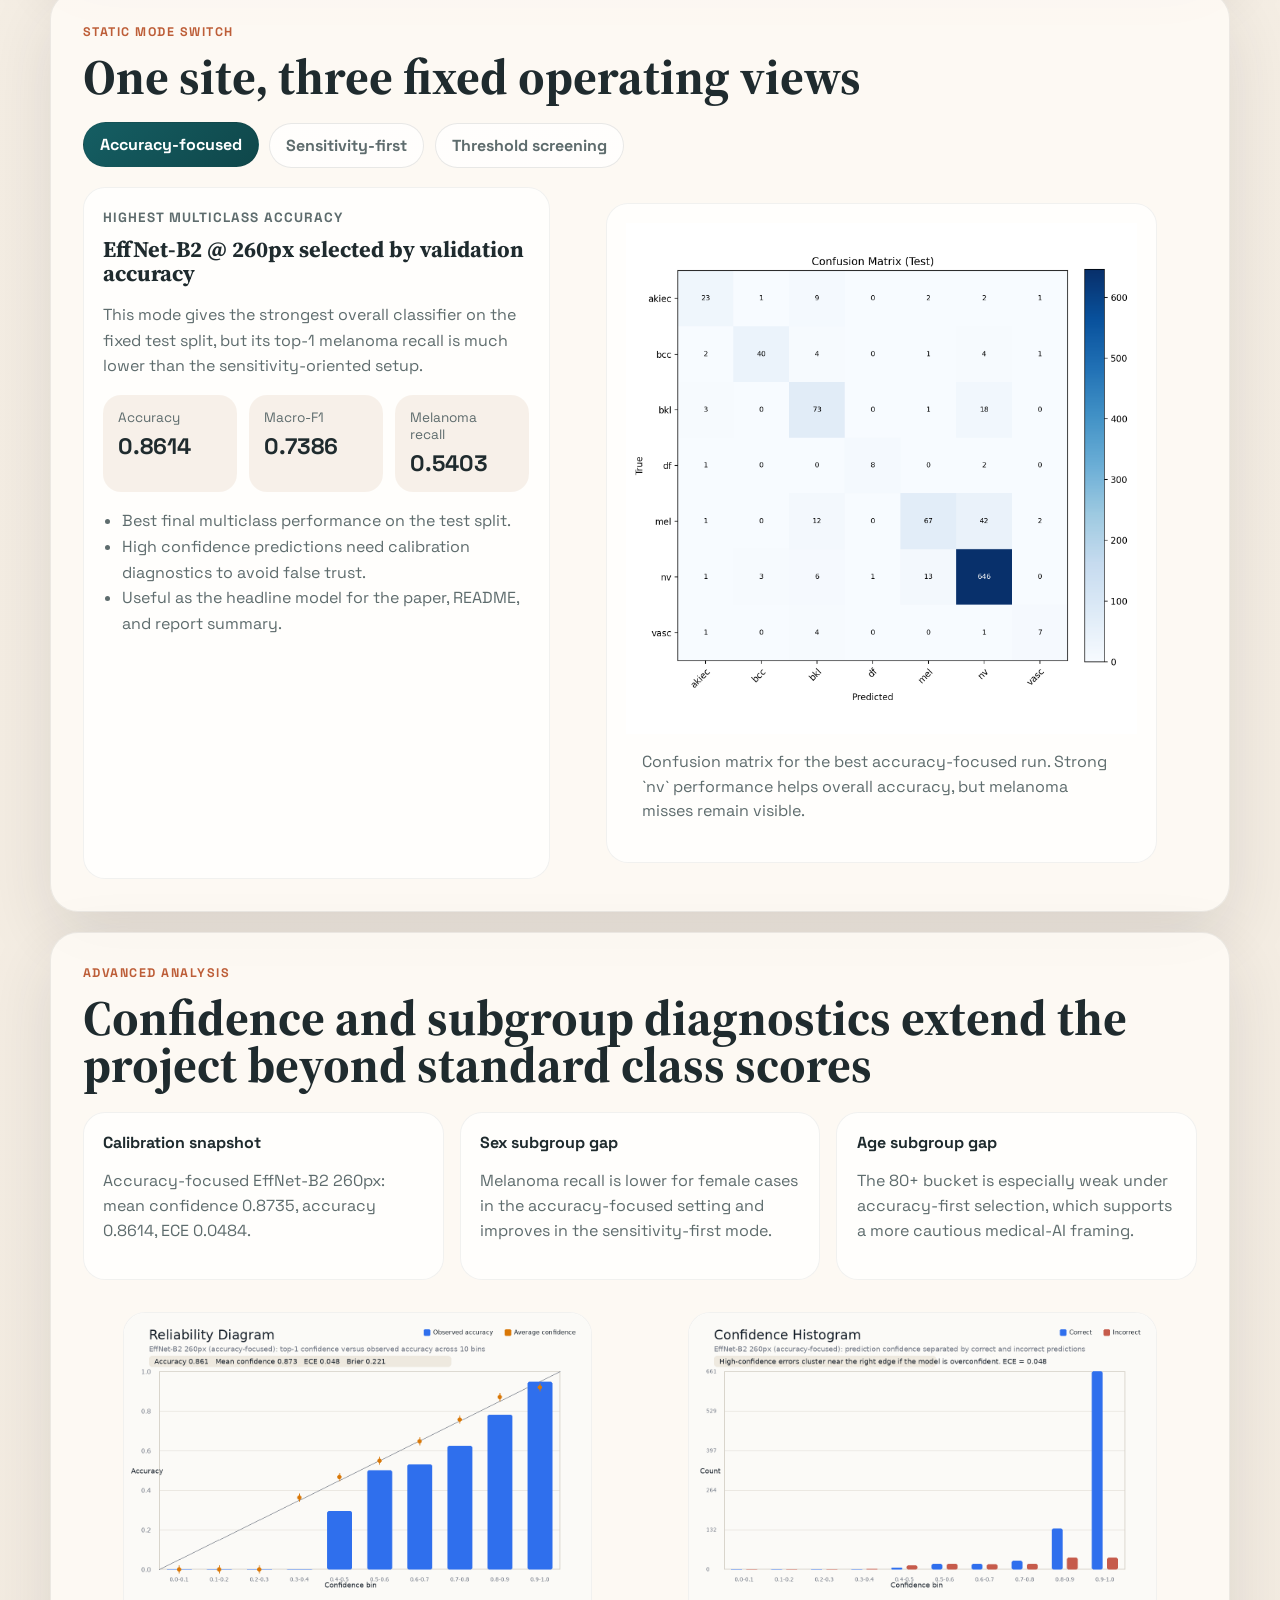
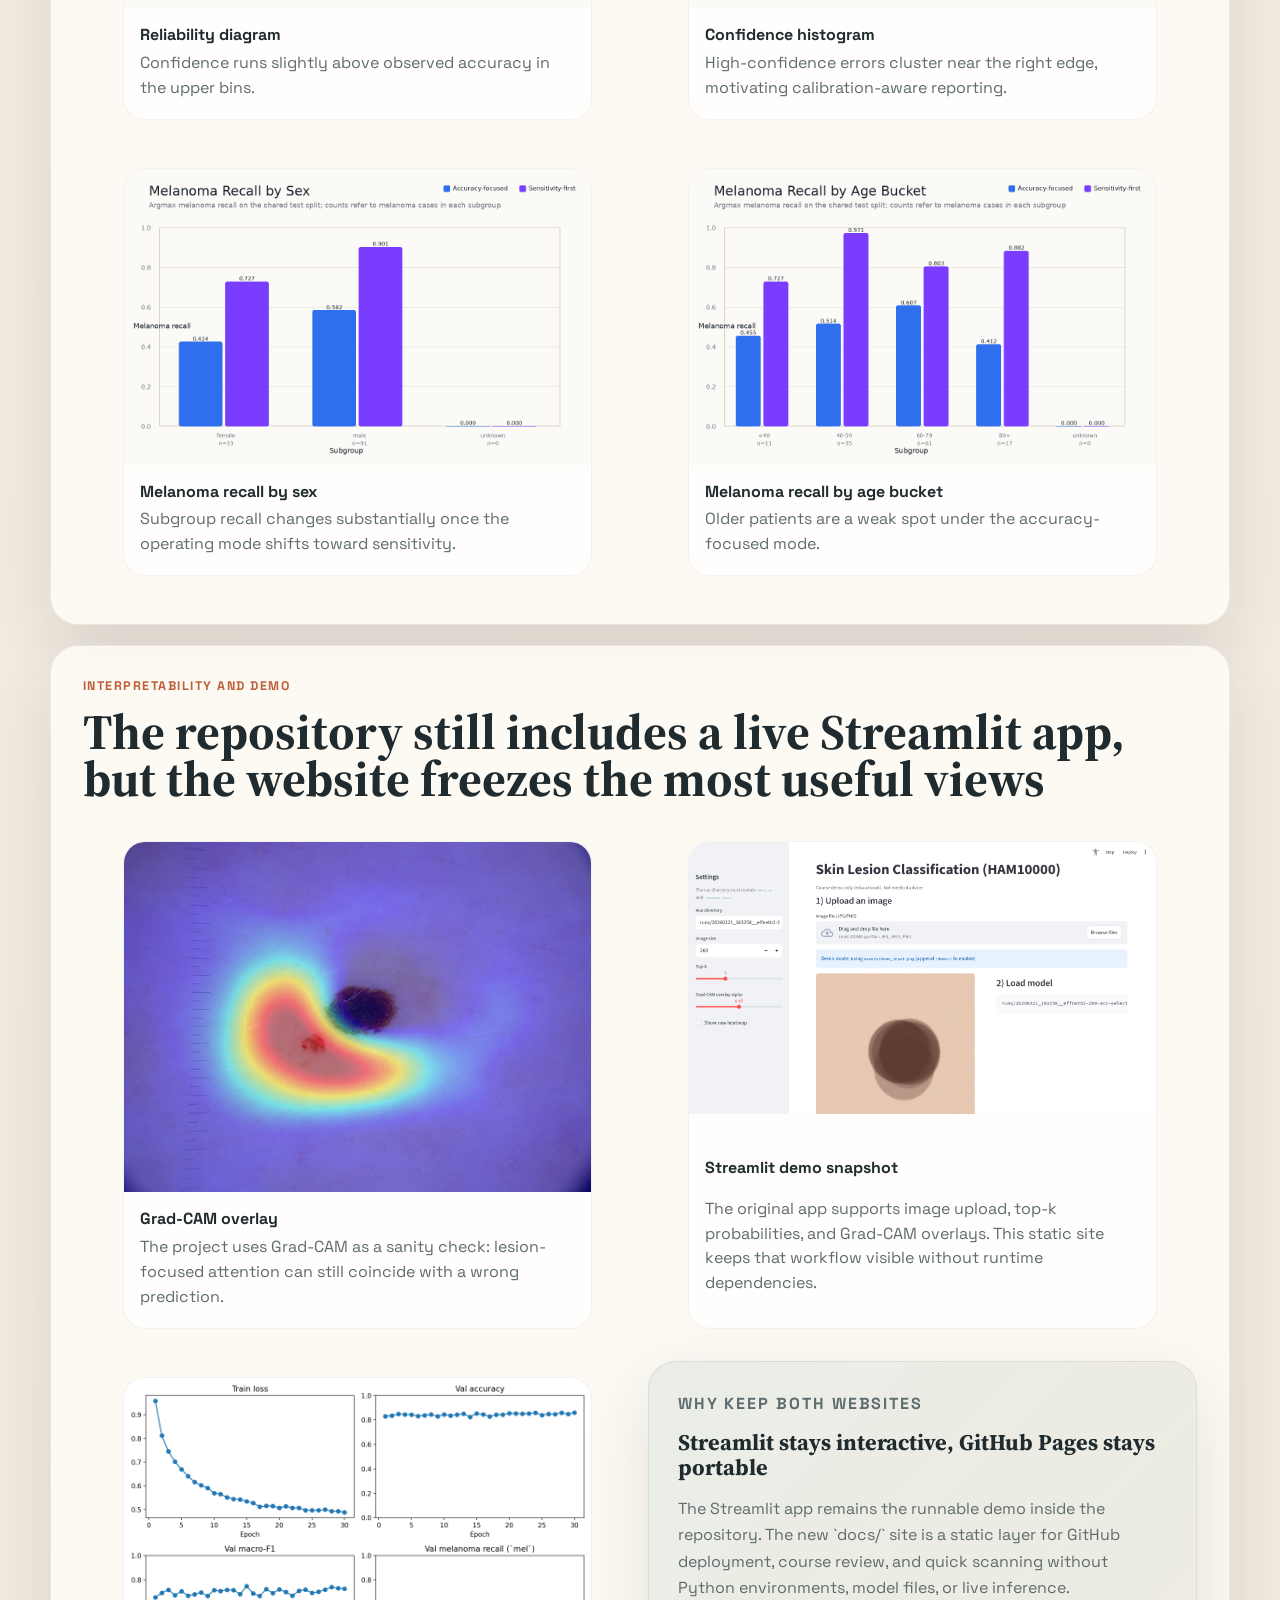
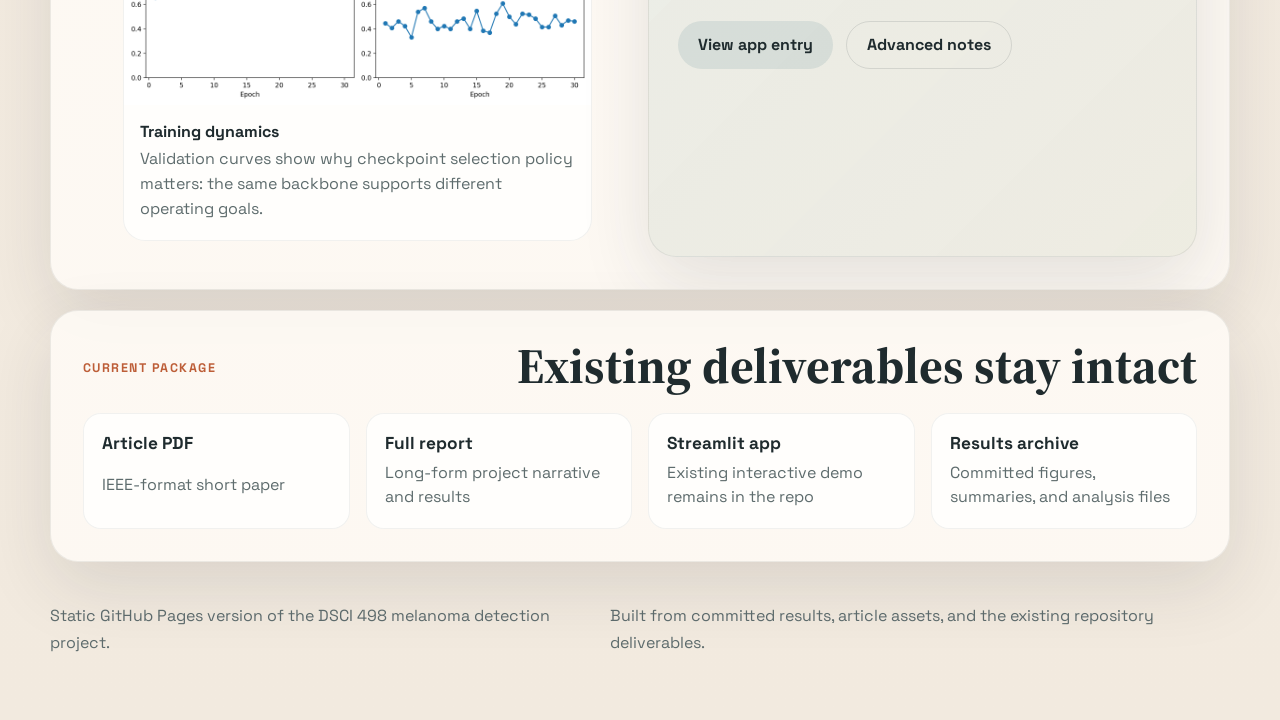
==== commit aca88902: "feat(docs): add demo and article assets" ====
--- a/docs/index.html
+++ b/docs/index.html
@@ -47,8 +47,8 @@
               separate design targets instead of collapsing them into one score.
             </p>
             <div class="hero-actions">
-              <a class="button button-primary" href="../paper/submission/SkinLesionMelanoma/SkinLesionMelanoma.pdf">Read article</a>
-              <a class="button button-secondary" href="../results/REPORT.md">Open report</a>
+              <a class="button button-primary" href="assets/SkinLesionMelanoma.pdf">Read article</a>
+              <a class="button button-secondary" href="https://github.com/yuy825-sketch/DSCI498-AI-Powered-Skin-Lesion-Classification-for-Melanoma-Detection/blob/main/results/REPORT.md">Open report</a>
               <a class="button button-ghost" href="https://github.com/yuy825-sketch/DSCI498-AI-Powered-Skin-Lesion-Classification-for-Melanoma-Detection">View code</a>
             </div>
           </div>
@@ -323,25 +323,70 @@
           </div>
         </section>
 
+        <section class="section figure-section reveal">
+          <div class="section-heading">
+            <div>
+              <p class="eyebrow">Interpretability and demo</p>
+              <h2>The repository still includes a live Streamlit app, but the website freezes the most useful views</h2>
+            </div>
+          </div>
+          <div class="figure-grid figure-grid-two">
+            <figure class="visual-card">
+              <img src="assets/gradcam_overlay.png" alt="Grad-CAM overlay on a melanoma image" />
+              <figcaption>
+                <strong>Grad-CAM overlay</strong>
+                <span>The project uses Grad-CAM as a sanity check: lesion-focused attention can still coincide with a wrong prediction.</span>
+              </figcaption>
+            </figure>
+            <figure class="visual-card">
+              <img src="assets/streamlit_demo.png" alt="Streamlit demo screenshot" />
+              <figcaption>
+                <strong>Streamlit demo snapshot</strong>
+                <span>The original app supports image upload, top-k probabilities, and Grad-CAM overlays. This static site keeps that workflow visible without runtime dependencies.</span>
+              </figcaption>
+            </figure>
+          </div>
+          <div class="figure-grid figure-grid-two compact-top">
+            <figure class="visual-card">
+              <img src="assets/training_curves.png" alt="Training curves for the accuracy-focused model" />
+              <figcaption>
+                <strong>Training dynamics</strong>
+                <span>Validation curves show why checkpoint selection policy matters: the same backbone supports different operating goals.</span>
+              </figcaption>
+            </figure>
+            <article class="story-card muted support-card">
+              <p class="eyebrow">Why keep both websites</p>
+              <h3>Streamlit stays interactive, GitHub Pages stays portable</h3>
+              <p>
+                The Streamlit app remains the runnable demo inside the repository. The new `docs/` site is a static layer for GitHub deployment, course review, and quick scanning without Python environments, model files, or live inference.
+              </p>
+              <div class="hero-actions small-actions">
+                <a class="button button-secondary" href="https://github.com/yuy825-sketch/DSCI498-AI-Powered-Skin-Lesion-Classification-for-Melanoma-Detection/blob/main/app/app.py">View app entry</a>
+                <a class="button button-ghost" href="https://github.com/yuy825-sketch/DSCI498-AI-Powered-Skin-Lesion-Classification-for-Melanoma-Detection/blob/main/results/advanced/README.md">Advanced notes</a>
+              </div>
+            </article>
+          </div>
+        </section>
+
         <section id="deliverables" class="deliverables reveal">
           <div class="section-heading">
             <p class="eyebrow">Current package</p>
             <h2>Existing deliverables stay intact</h2>
           </div>
           <div class="deliverable-grid">
-            <a href="../paper/submission/SkinLesionMelanoma/SkinLesionMelanoma.pdf">
+            <a href="assets/SkinLesionMelanoma.pdf">
               <strong>Article PDF</strong>
               <span>IEEE-format short paper</span>
             </a>
-            <a href="../results/REPORT.md">
+            <a href="https://github.com/yuy825-sketch/DSCI498-AI-Powered-Skin-Lesion-Classification-for-Melanoma-Detection/blob/main/results/REPORT.md">
               <strong>Full report</strong>
               <span>Long-form project narrative and results</span>
             </a>
-            <a href="../app/app.py">
+            <a href="https://github.com/yuy825-sketch/DSCI498-AI-Powered-Skin-Lesion-Classification-for-Melanoma-Detection/blob/main/app/app.py">
               <strong>Streamlit app</strong>
               <span>Existing interactive demo remains in the repo</span>
             </a>
-            <a href="../results/README.md">
+            <a href="https://github.com/yuy825-sketch/DSCI498-AI-Powered-Skin-Lesion-Classification-for-Melanoma-Detection/blob/main/results/README.md">
               <strong>Results archive</strong>
               <span>Committed figures, summaries, and analysis files</span>
             </a>
--- a/docs/styles.css
+++ b/docs/styles.css
@@ -539,6 +539,18 @@
   margin-bottom: 0.45rem;
 }
 
+.compact-top {
+  margin-top: 1rem;
+}
+
+.support-card {
+  align-content: start;
+}
+
+.small-actions {
+  margin-top: 1.2rem;
+}
+
 .step {
   display: inline-flex;
   align-items: center;
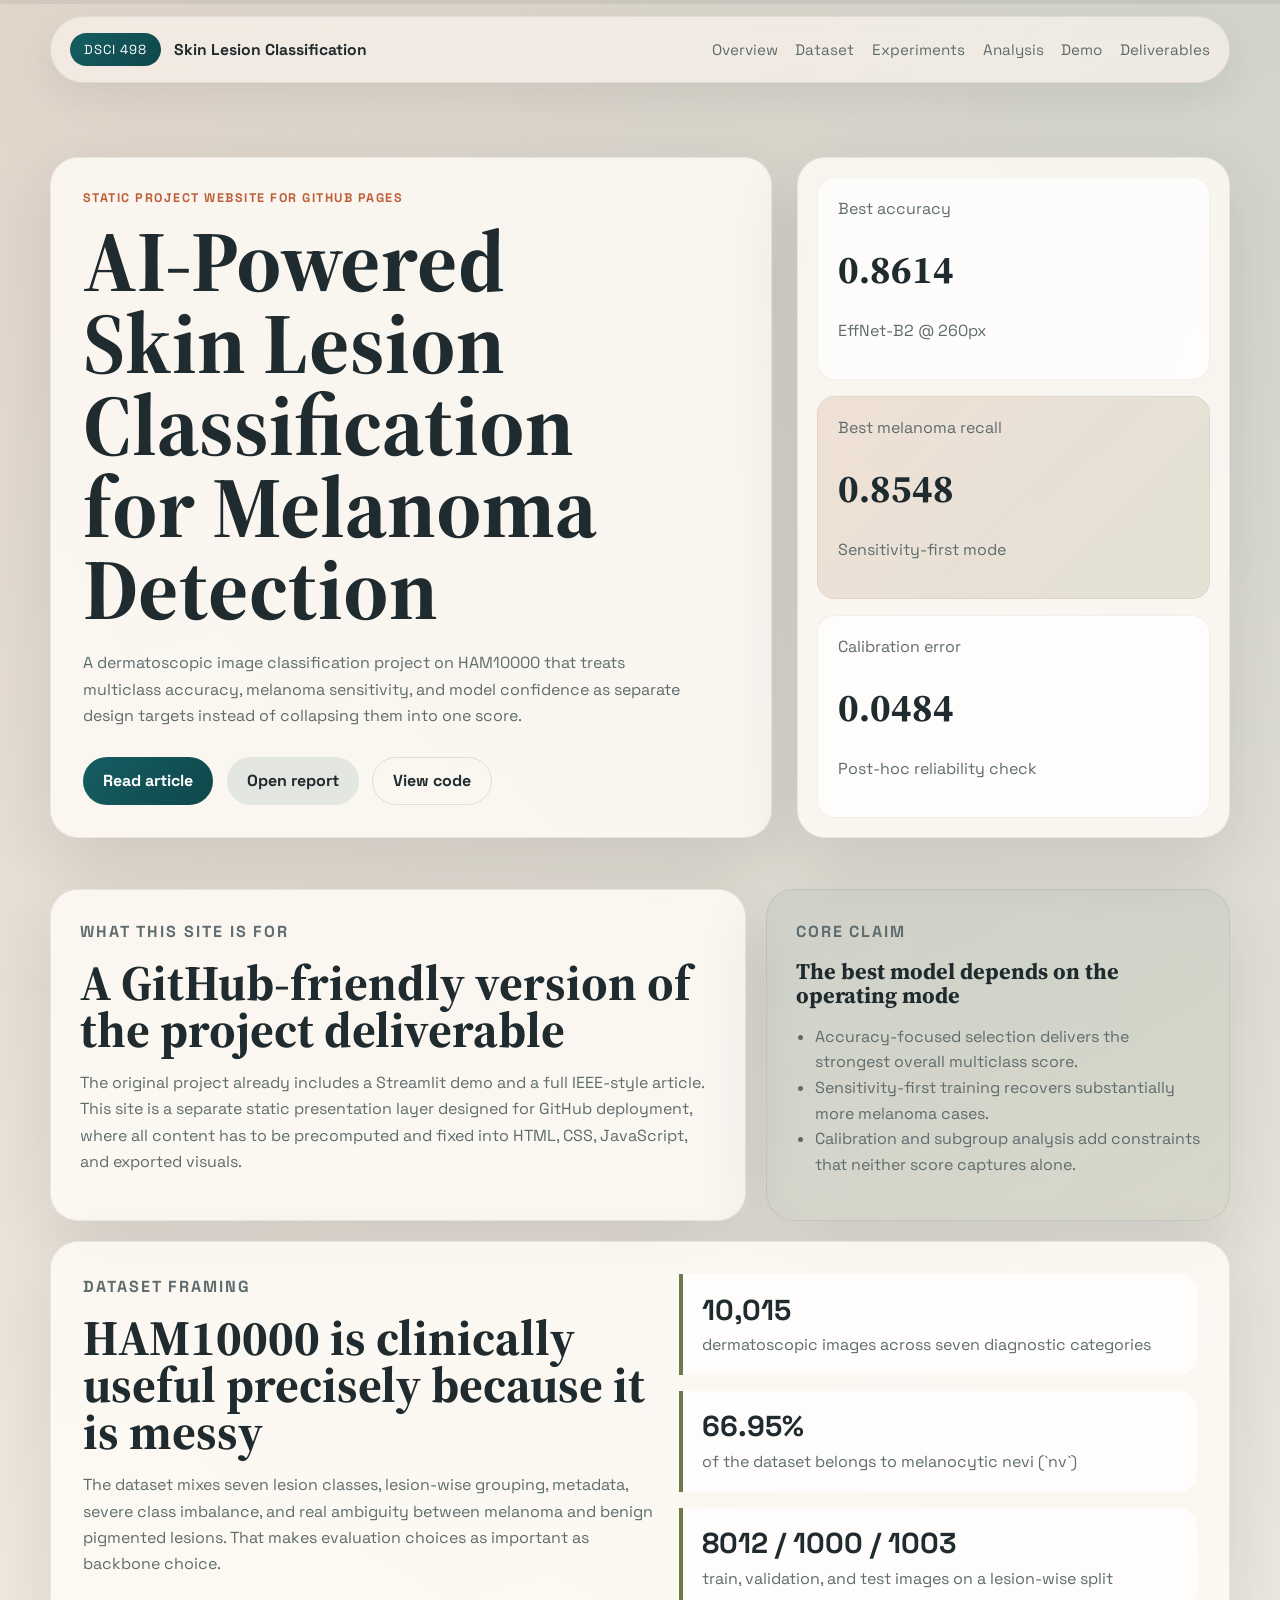
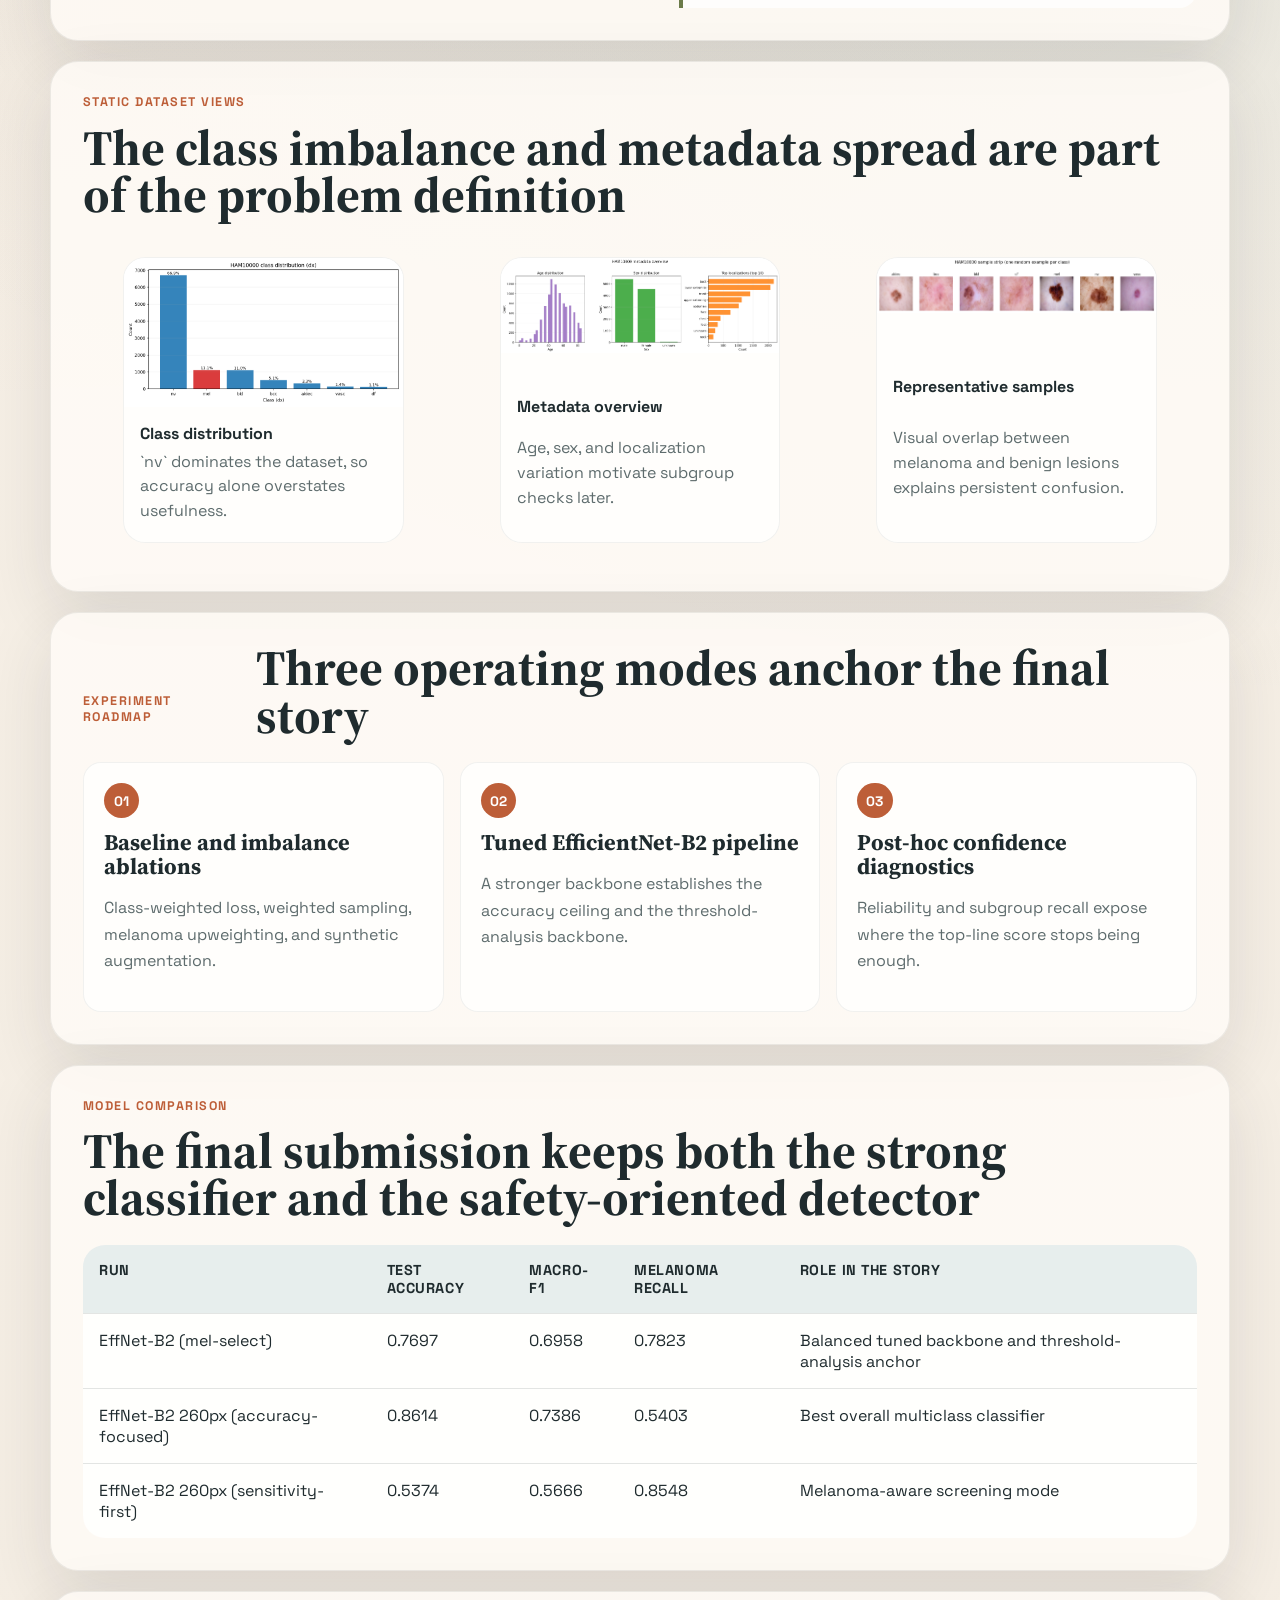
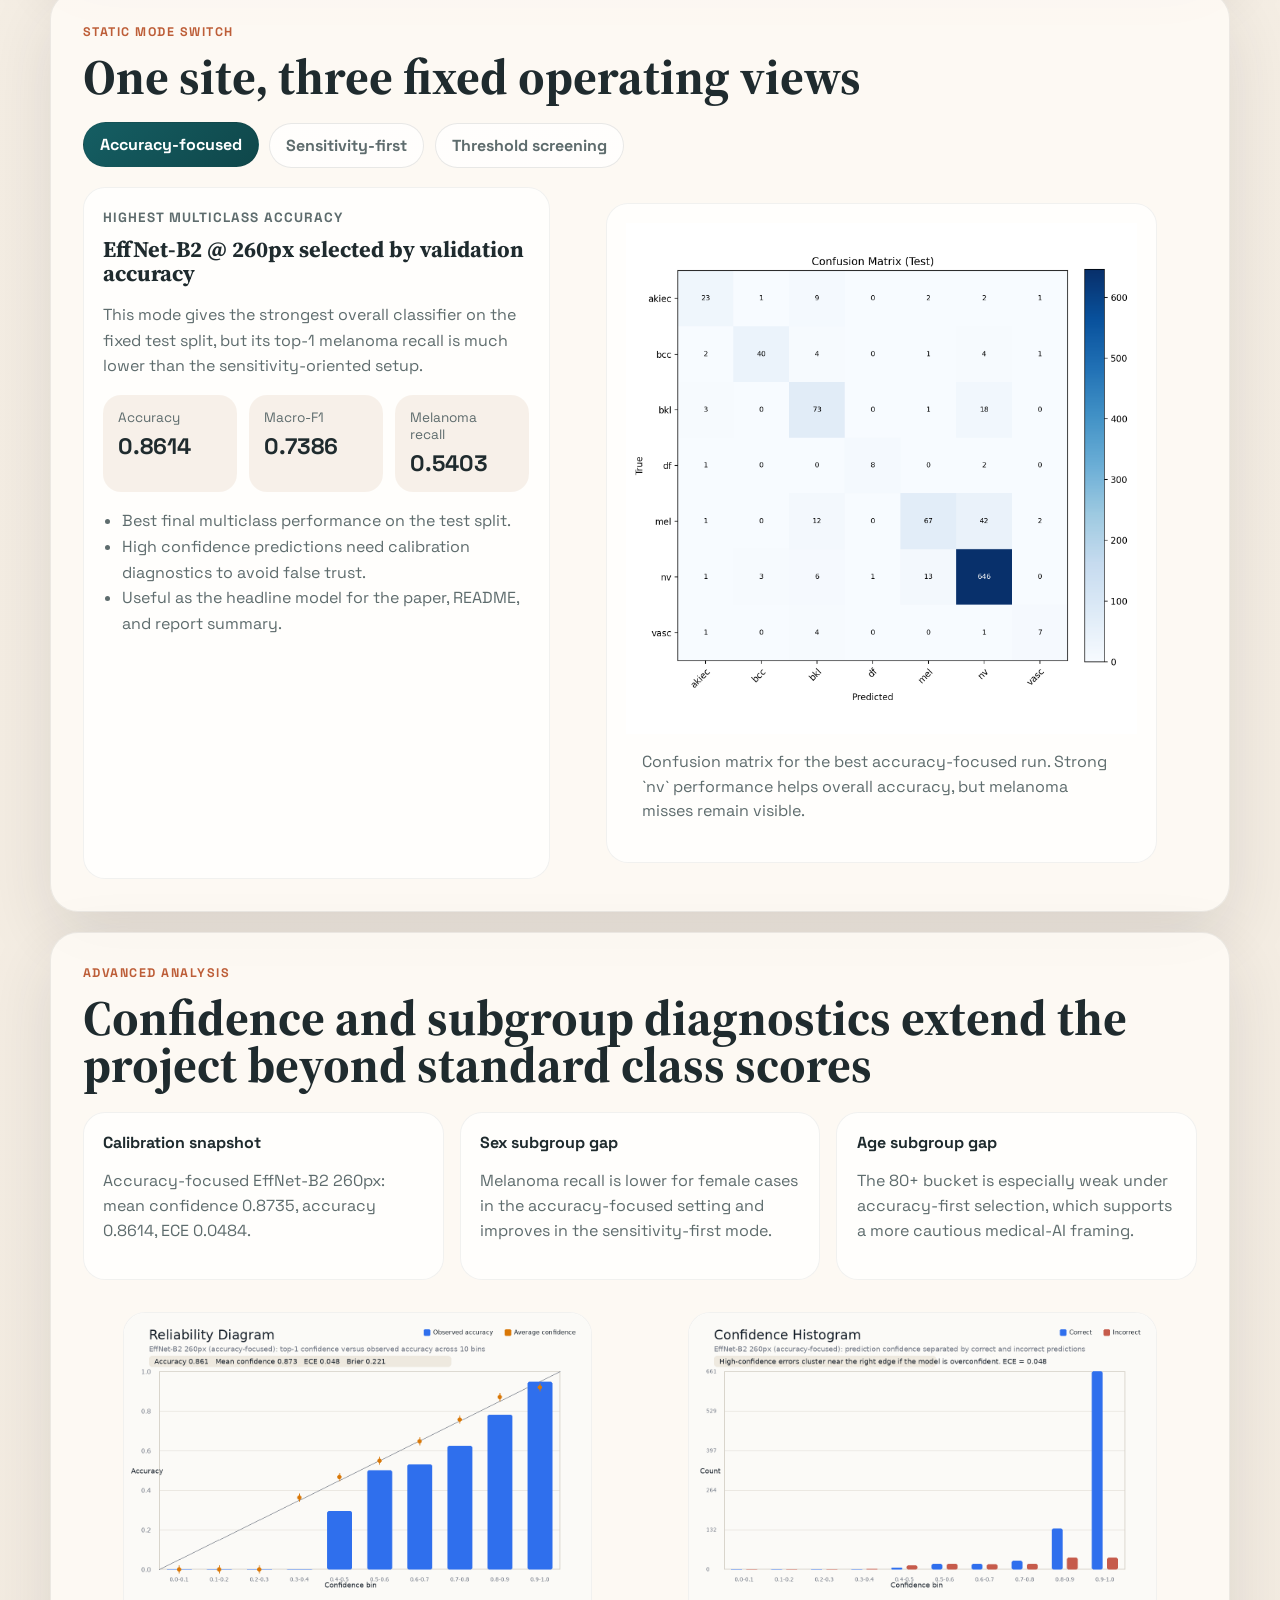
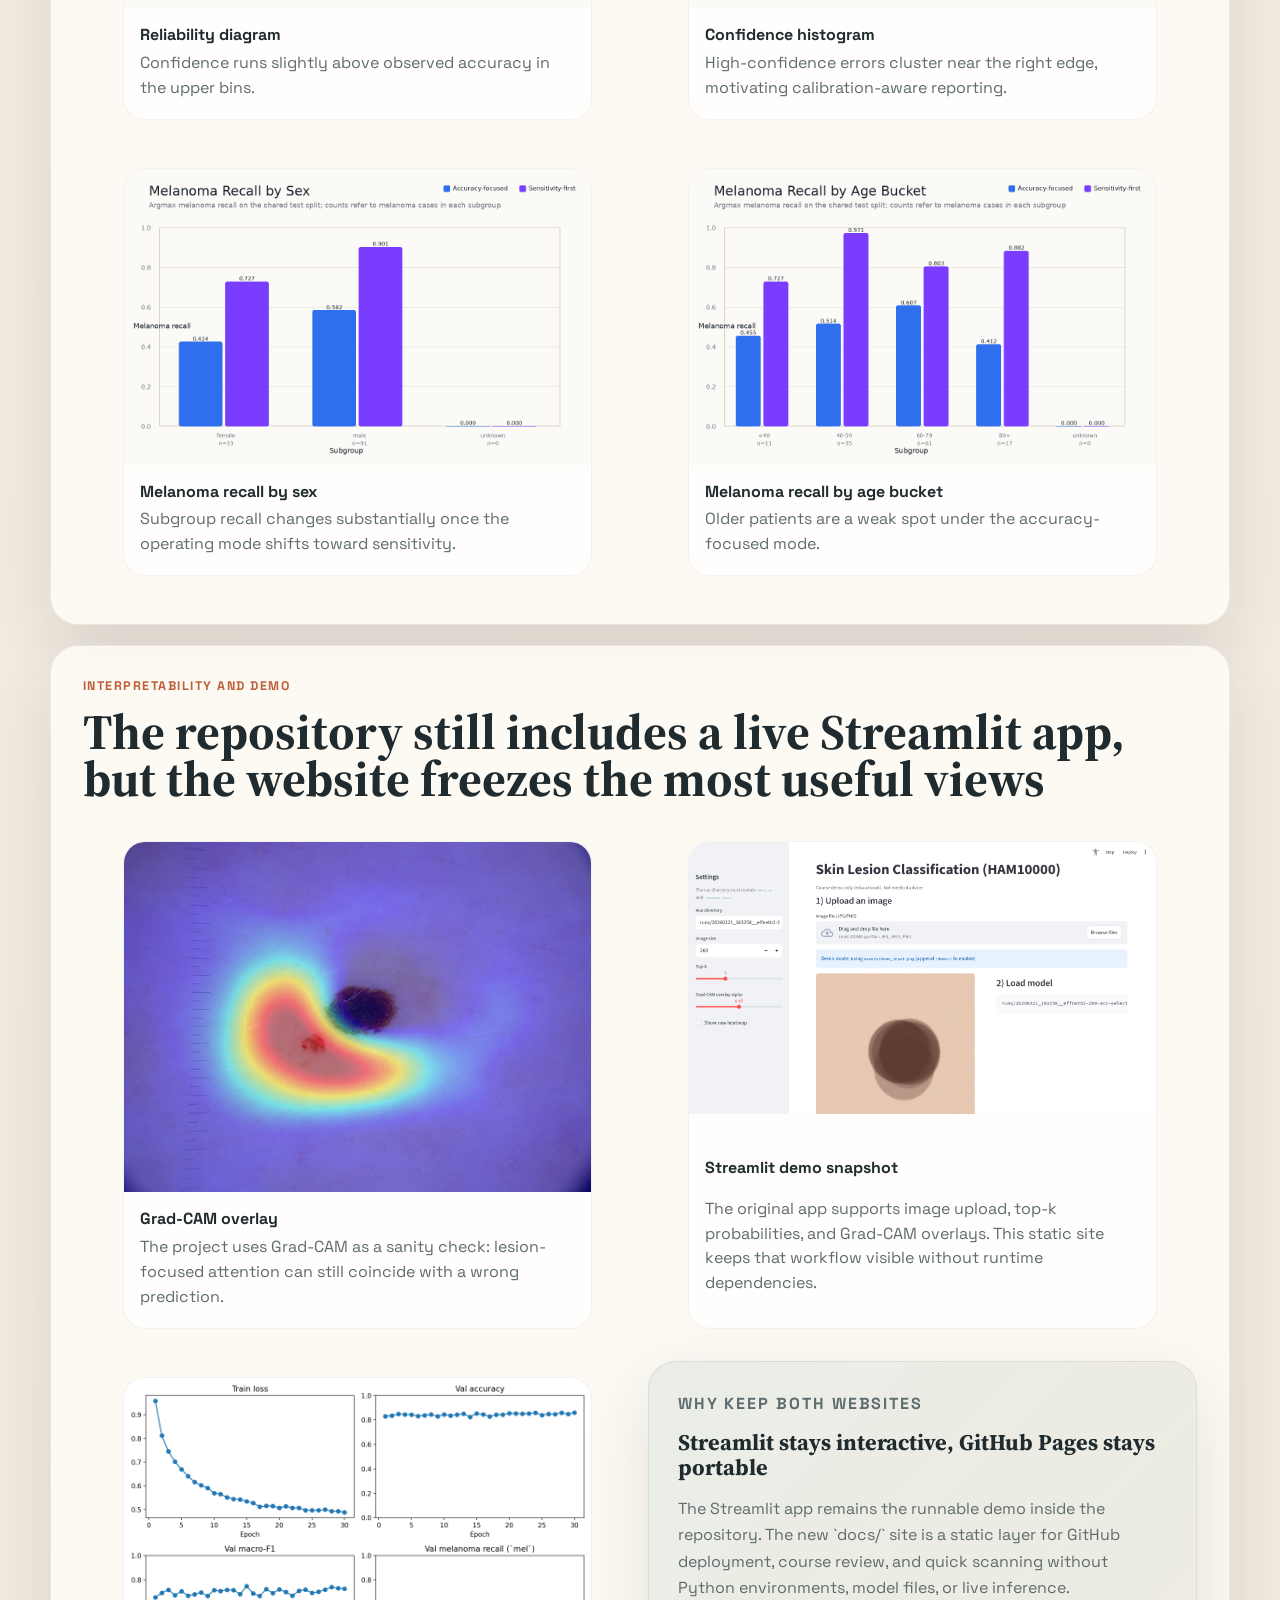
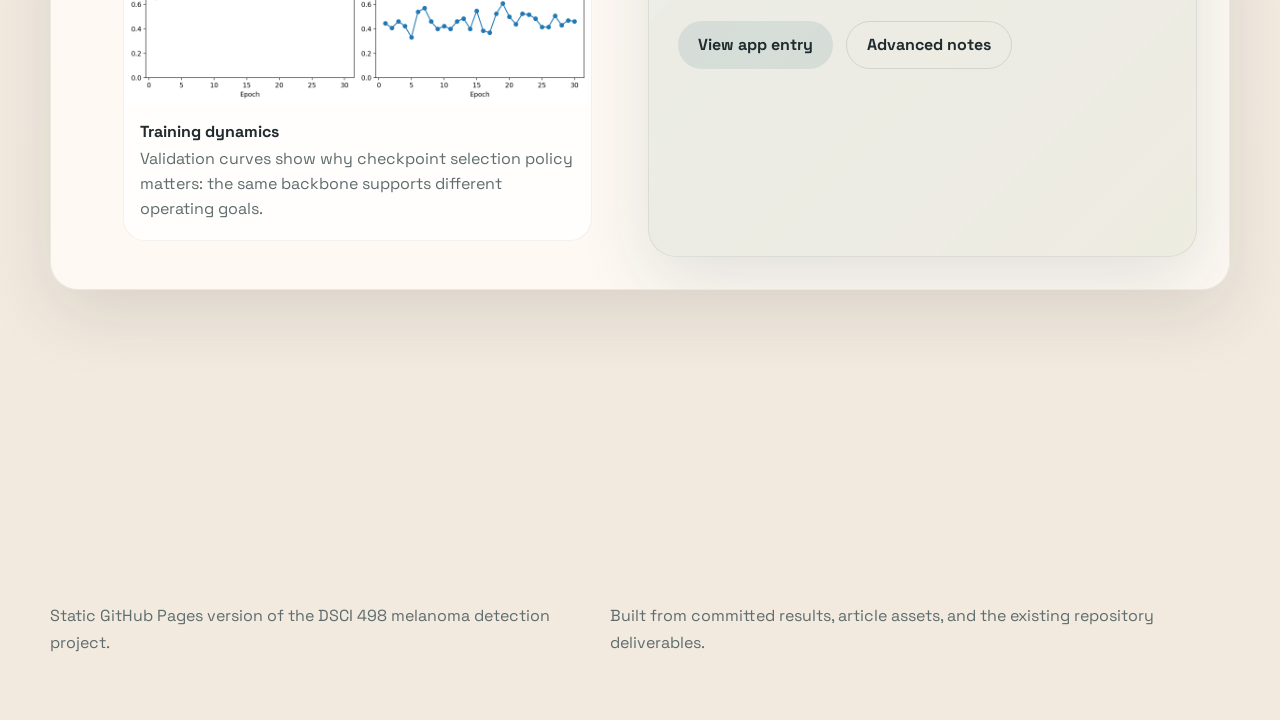
==== commit 0be1a284: "feat(docs): improve site navigation and viewing" ====
--- a/docs/index.html
+++ b/docs/index.html
@@ -18,6 +18,9 @@
     <script defer src="script.js"></script>
   </head>
   <body>
+    <div class="scroll-progress" aria-hidden="true">
+      <span id="scroll-progress-bar"></span>
+    </div>
     <div class="page-shell">
       <header class="site-header">
         <a class="brand" href="#top">
@@ -32,6 +35,8 @@
           <a href="#overview">Overview</a>
           <a href="#dataset">Dataset</a>
           <a href="#experiments">Experiments</a>
+          <a href="#analysis">Analysis</a>
+          <a href="#demo">Demo</a>
           <a href="#deliverables">Deliverables</a>
         </nav>
       </header>
@@ -47,9 +52,9 @@
               separate design targets instead of collapsing them into one score.
             </p>
             <div class="hero-actions">
-              <a class="button button-primary" href="assets/SkinLesionMelanoma.pdf">Read article</a>
-              <a class="button button-secondary" href="https://github.com/yuy825-sketch/DSCI498-AI-Powered-Skin-Lesion-Classification-for-Melanoma-Detection/blob/main/results/REPORT.md">Open report</a>
-              <a class="button button-ghost" href="https://github.com/yuy825-sketch/DSCI498-AI-Powered-Skin-Lesion-Classification-for-Melanoma-Detection">View code</a>
+              <a class="button button-primary" href="assets/SkinLesionMelanoma.pdf" target="_blank" rel="noreferrer">Read article</a>
+              <a class="button button-secondary" href="https://github.com/yuy825-sketch/DSCI498-AI-Powered-Skin-Lesion-Classification-for-Melanoma-Detection/blob/main/results/REPORT.md" target="_blank" rel="noreferrer">Open report</a>
+              <a class="button button-ghost" href="https://github.com/yuy825-sketch/DSCI498-AI-Powered-Skin-Lesion-Classification-for-Melanoma-Detection" target="_blank" rel="noreferrer">View code</a>
             </div>
           </div>
           <div class="hero-panel">
@@ -128,21 +133,21 @@
           </div>
           <div class="figure-grid figure-grid-three">
             <figure class="visual-card">
-              <img src="assets/class_distribution.png" alt="HAM10000 class distribution" />
+              <img src="assets/class_distribution.png" alt="HAM10000 class distribution" loading="lazy" class="zoomable" />
               <figcaption>
                 <strong>Class distribution</strong>
                 <span>`nv` dominates the dataset, so accuracy alone overstates usefulness.</span>
               </figcaption>
             </figure>
             <figure class="visual-card">
-              <img src="assets/metadata_stats.png" alt="HAM10000 metadata overview" />
+              <img src="assets/metadata_stats.png" alt="HAM10000 metadata overview" loading="lazy" class="zoomable" />
               <figcaption>
                 <strong>Metadata overview</strong>
                 <span>Age, sex, and localization variation motivate subgroup checks later.</span>
               </figcaption>
             </figure>
             <figure class="visual-card">
-              <img src="assets/samples_strip.png" alt="Representative lesion samples across classes" />
+              <img src="assets/samples_strip.png" alt="Representative lesion samples across classes" loading="lazy" class="zoomable" />
               <figcaption>
                 <strong>Representative samples</strong>
                 <span>Visual overlap between melanoma and benign lesions explains persistent confusion.</span>
@@ -270,7 +275,7 @@
           </div>
         </section>
 
-        <section class="section figure-section reveal">
+        <section id="analysis" class="section figure-section reveal">
           <div class="section-heading">
             <div>
               <p class="eyebrow">Advanced analysis</p>
@@ -293,28 +298,28 @@
           </div>
           <div class="figure-grid figure-grid-two">
             <figure class="visual-card">
-              <img src="assets/reliability.png" alt="Reliability diagram" />
+              <img src="assets/reliability.png" alt="Reliability diagram" loading="lazy" class="zoomable" />
               <figcaption>
                 <strong>Reliability diagram</strong>
                 <span>Confidence runs slightly above observed accuracy in the upper bins.</span>
               </figcaption>
             </figure>
             <figure class="visual-card">
-              <img src="assets/confidence_hist.png" alt="Confidence histogram" />
+              <img src="assets/confidence_hist.png" alt="Confidence histogram" loading="lazy" class="zoomable" />
               <figcaption>
                 <strong>Confidence histogram</strong>
                 <span>High-confidence errors cluster near the right edge, motivating calibration-aware reporting.</span>
               </figcaption>
             </figure>
             <figure class="visual-card">
-              <img src="assets/subgroup_sex.png" alt="Melanoma recall by sex" />
+              <img src="assets/subgroup_sex.png" alt="Melanoma recall by sex" loading="lazy" class="zoomable" />
               <figcaption>
                 <strong>Melanoma recall by sex</strong>
                 <span>Subgroup recall changes substantially once the operating mode shifts toward sensitivity.</span>
               </figcaption>
             </figure>
             <figure class="visual-card">
-              <img src="assets/subgroup_age.png" alt="Melanoma recall by age bucket" />
+              <img src="assets/subgroup_age.png" alt="Melanoma recall by age bucket" loading="lazy" class="zoomable" />
               <figcaption>
                 <strong>Melanoma recall by age bucket</strong>
                 <span>Older patients are a weak spot under the accuracy-focused mode.</span>
@@ -323,7 +328,7 @@
           </div>
         </section>
 
-        <section class="section figure-section reveal">
+        <section id="demo" class="section figure-section reveal">
           <div class="section-heading">
             <div>
               <p class="eyebrow">Interpretability and demo</p>
@@ -332,14 +337,14 @@
           </div>
           <div class="figure-grid figure-grid-two">
             <figure class="visual-card">
-              <img src="assets/gradcam_overlay.png" alt="Grad-CAM overlay on a melanoma image" />
+              <img src="assets/gradcam_overlay.png" alt="Grad-CAM overlay on a melanoma image" loading="lazy" class="zoomable" />
               <figcaption>
                 <strong>Grad-CAM overlay</strong>
                 <span>The project uses Grad-CAM as a sanity check: lesion-focused attention can still coincide with a wrong prediction.</span>
               </figcaption>
             </figure>
             <figure class="visual-card">
-              <img src="assets/streamlit_demo.png" alt="Streamlit demo screenshot" />
+              <img src="assets/streamlit_demo.png" alt="Streamlit demo screenshot" loading="lazy" class="zoomable" />
               <figcaption>
                 <strong>Streamlit demo snapshot</strong>
                 <span>The original app supports image upload, top-k probabilities, and Grad-CAM overlays. This static site keeps that workflow visible without runtime dependencies.</span>
@@ -348,7 +353,7 @@
           </div>
           <div class="figure-grid figure-grid-two compact-top">
             <figure class="visual-card">
-              <img src="assets/training_curves.png" alt="Training curves for the accuracy-focused model" />
+              <img src="assets/training_curves.png" alt="Training curves for the accuracy-focused model" loading="lazy" class="zoomable" />
               <figcaption>
                 <strong>Training dynamics</strong>
                 <span>Validation curves show why checkpoint selection policy matters: the same backbone supports different operating goals.</span>
@@ -361,8 +366,8 @@
                 The Streamlit app remains the runnable demo inside the repository. The new `docs/` site is a static layer for GitHub deployment, course review, and quick scanning without Python environments, model files, or live inference.
               </p>
               <div class="hero-actions small-actions">
-                <a class="button button-secondary" href="https://github.com/yuy825-sketch/DSCI498-AI-Powered-Skin-Lesion-Classification-for-Melanoma-Detection/blob/main/app/app.py">View app entry</a>
-                <a class="button button-ghost" href="https://github.com/yuy825-sketch/DSCI498-AI-Powered-Skin-Lesion-Classification-for-Melanoma-Detection/blob/main/results/advanced/README.md">Advanced notes</a>
+                <a class="button button-secondary" href="https://github.com/yuy825-sketch/DSCI498-AI-Powered-Skin-Lesion-Classification-for-Melanoma-Detection/blob/main/app/app.py" target="_blank" rel="noreferrer">View app entry</a>
+                <a class="button button-ghost" href="https://github.com/yuy825-sketch/DSCI498-AI-Powered-Skin-Lesion-Classification-for-Melanoma-Detection/blob/main/results/advanced/README.md" target="_blank" rel="noreferrer">Advanced notes</a>
               </div>
             </article>
           </div>
@@ -374,19 +379,19 @@
             <h2>Existing deliverables stay intact</h2>
           </div>
           <div class="deliverable-grid">
-            <a href="assets/SkinLesionMelanoma.pdf">
+            <a href="assets/SkinLesionMelanoma.pdf" target="_blank" rel="noreferrer">
               <strong>Article PDF</strong>
               <span>IEEE-format short paper</span>
             </a>
-            <a href="https://github.com/yuy825-sketch/DSCI498-AI-Powered-Skin-Lesion-Classification-for-Melanoma-Detection/blob/main/results/REPORT.md">
+            <a href="https://github.com/yuy825-sketch/DSCI498-AI-Powered-Skin-Lesion-Classification-for-Melanoma-Detection/blob/main/results/REPORT.md" target="_blank" rel="noreferrer">
               <strong>Full report</strong>
               <span>Long-form project narrative and results</span>
             </a>
-            <a href="https://github.com/yuy825-sketch/DSCI498-AI-Powered-Skin-Lesion-Classification-for-Melanoma-Detection/blob/main/app/app.py">
+            <a href="https://github.com/yuy825-sketch/DSCI498-AI-Powered-Skin-Lesion-Classification-for-Melanoma-Detection/blob/main/app/app.py" target="_blank" rel="noreferrer">
               <strong>Streamlit app</strong>
               <span>Existing interactive demo remains in the repo</span>
             </a>
-            <a href="https://github.com/yuy825-sketch/DSCI498-AI-Powered-Skin-Lesion-Classification-for-Melanoma-Detection/blob/main/results/README.md">
+            <a href="https://github.com/yuy825-sketch/DSCI498-AI-Powered-Skin-Lesion-Classification-for-Melanoma-Detection/blob/main/results/README.md" target="_blank" rel="noreferrer">
               <strong>Results archive</strong>
               <span>Committed figures, summaries, and analysis files</span>
             </a>
@@ -399,5 +404,13 @@
         <p>Built from committed results, article assets, and the existing repository deliverables.</p>
       </footer>
     </div>
+
+    <div class="lightbox" id="lightbox" aria-hidden="true">
+      <button class="lightbox-close" id="lightbox-close" type="button" aria-label="Close image viewer">Close</button>
+      <figure class="lightbox-figure">
+        <img id="lightbox-image" src="" alt="" />
+        <figcaption id="lightbox-caption"></figcaption>
+      </figure>
+    </div>
   </body>
 </html>
--- a/docs/styles.css
+++ b/docs/styles.css
@@ -33,6 +33,14 @@
     linear-gradient(180deg, #f7f1e8 0%, #f2eadf 100%);
 }
 
+body.lightbox-open {
+  overflow: hidden;
+}
+
+body.lightbox-open {
+  overflow: hidden;
+}
+
 body::before {
   content: "";
   position: fixed;
@@ -48,6 +56,40 @@
   width: min(calc(100% - 2rem), var(--max-width));
   margin: 0 auto;
   padding-bottom: 4rem;
+}
+
+.scroll-progress {
+  position: fixed;
+  top: 0;
+  left: 0;
+  z-index: 30;
+  width: 100%;
+  height: 4px;
+  background: rgba(21, 94, 99, 0.08);
+}
+
+.scroll-progress span {
+  display: block;
+  width: 0%;
+  height: 100%;
+  background: linear-gradient(90deg, var(--rust), var(--teal));
+  transition: width 120ms linear;
+}
+
+.scroll-progress {
+  position: fixed;
+  inset: 0 0 auto;
+  z-index: 30;
+  height: 4px;
+  background: rgba(31, 43, 46, 0.08);
+}
+
+.scroll-progress span {
+  display: block;
+  width: 0;
+  height: 100%;
+  background: linear-gradient(90deg, var(--rust), var(--teal));
+  transition: width 120ms linear;
 }
 
 .site-header {
@@ -382,6 +424,14 @@
   background: #fff;
 }
 
+.zoomable {
+  cursor: zoom-in;
+}
+
+.zoomable {
+  cursor: zoom-in;
+}
+
 .visual-card figcaption,
 .mode-visual figcaption {
   display: grid;
@@ -549,6 +599,112 @@
 
 .small-actions {
   margin-top: 1.2rem;
+}
+
+.lightbox {
+  position: fixed;
+  inset: 0;
+  z-index: 40;
+  display: grid;
+  place-items: center;
+  padding: 1.5rem;
+  background: rgba(15, 24, 26, 0.78);
+  opacity: 0;
+  visibility: hidden;
+  transition: opacity 180ms ease, visibility 180ms ease;
+}
+
+.lightbox.is-open {
+  opacity: 1;
+  visibility: visible;
+}
+
+.lightbox-figure {
+  margin: 0;
+  width: min(1100px, 100%);
+  max-height: calc(100vh - 4rem);
+  display: grid;
+  gap: 0.75rem;
+}
+
+.lightbox-figure img {
+  width: 100%;
+  max-height: calc(100vh - 8rem);
+  object-fit: contain;
+  border-radius: 20px;
+  background: #fff;
+}
+
+.lightbox-figure figcaption {
+  color: #f8f4ee;
+  line-height: 1.6;
+}
+
+.lightbox-close {
+  position: absolute;
+  top: 1.2rem;
+  right: 1.2rem;
+  min-height: 2.8rem;
+  padding: 0 1rem;
+  border: 0;
+  border-radius: 999px;
+  background: rgba(255, 255, 255, 0.9);
+  font: inherit;
+  font-weight: 700;
+  cursor: pointer;
+}
+
+.lightbox {
+  position: fixed;
+  inset: 0;
+  z-index: 40;
+  display: grid;
+  place-items: center;
+  padding: 1.25rem;
+  background: rgba(12, 22, 24, 0.88);
+  opacity: 0;
+  pointer-events: none;
+  transition: opacity 180ms ease;
+}
+
+.lightbox.is-open {
+  opacity: 1;
+  pointer-events: auto;
+}
+
+.lightbox-figure {
+  width: min(100%, 1080px);
+  margin: 0;
+}
+
+.lightbox img {
+  display: block;
+  width: 100%;
+  max-height: 78vh;
+  object-fit: contain;
+  border-radius: 22px;
+  background: #fff;
+}
+
+.lightbox figcaption {
+  margin-top: 0.8rem;
+  color: rgba(255, 255, 255, 0.88);
+  line-height: 1.6;
+}
+
+.lightbox-close {
+  position: absolute;
+  top: 1rem;
+  right: 1rem;
+  min-height: 2.8rem;
+  padding: 0 1rem;
+  border: 0;
+  border-radius: 999px;
+  background: rgba(255, 255, 255, 0.16);
+  color: #fff;
+  font: inherit;
+  font-weight: 700;
+  cursor: pointer;
 }
 
 .step {
@@ -643,9 +799,17 @@
     width: min(calc(100% - 1rem), var(--max-width));
   }
 
+  .scroll-progress {
+    height: 3px;
+  }
+
   .site-header {
     flex-wrap: wrap;
     border-radius: 28px;
+  }
+
+  .scroll-progress {
+    height: 3px;
   }
 
   .nav-toggle {
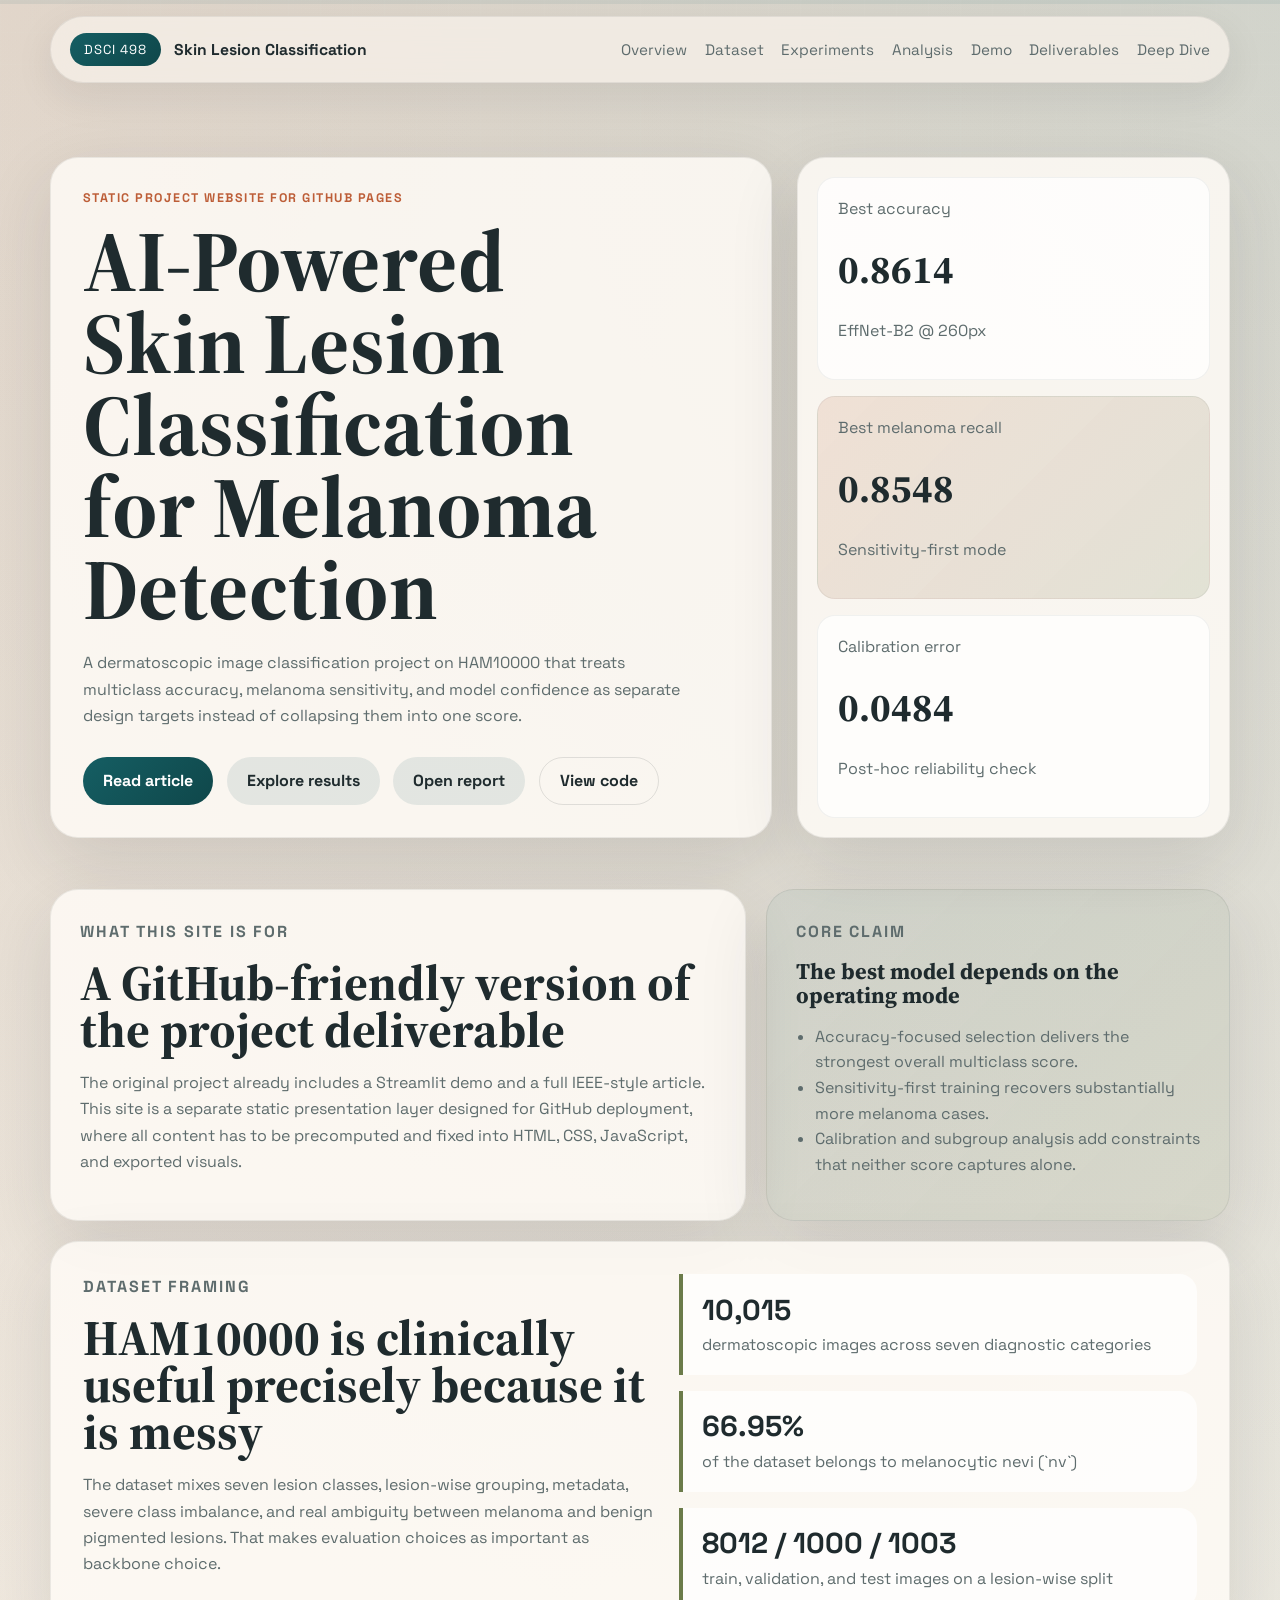
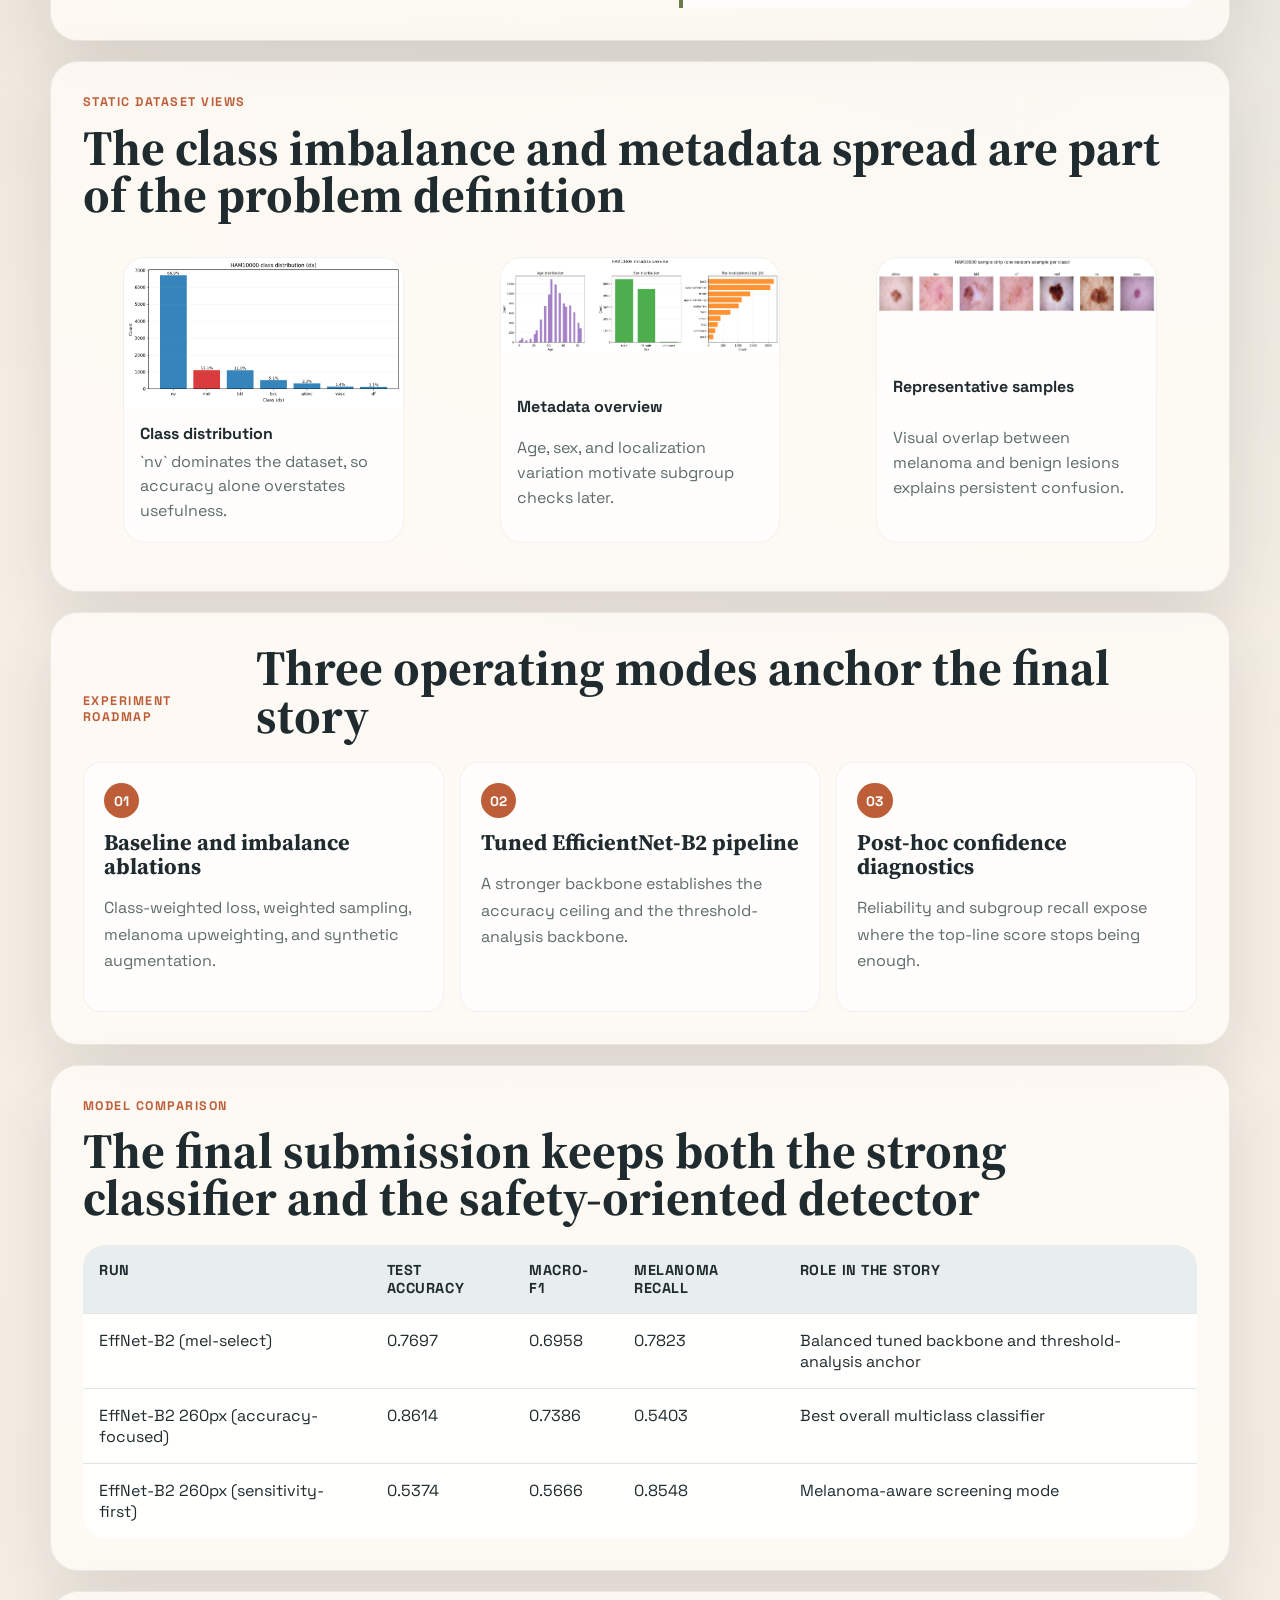
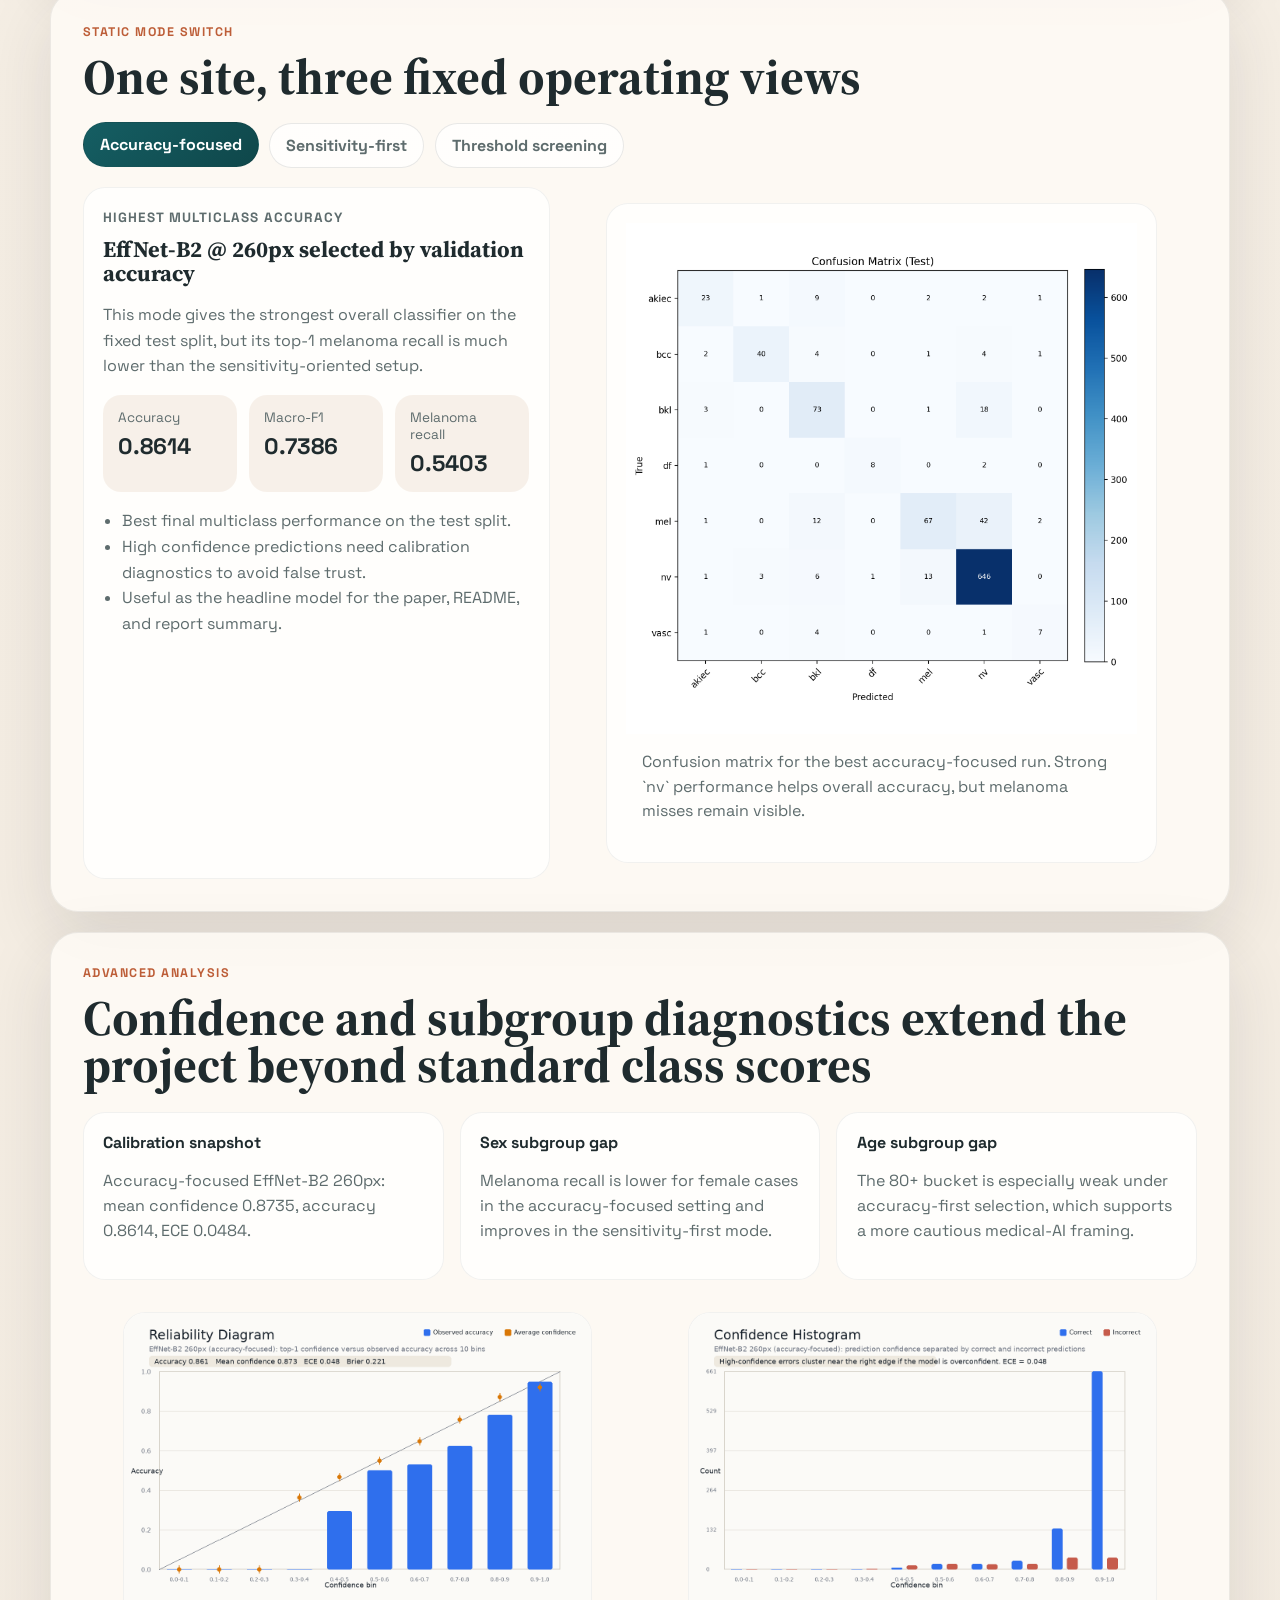
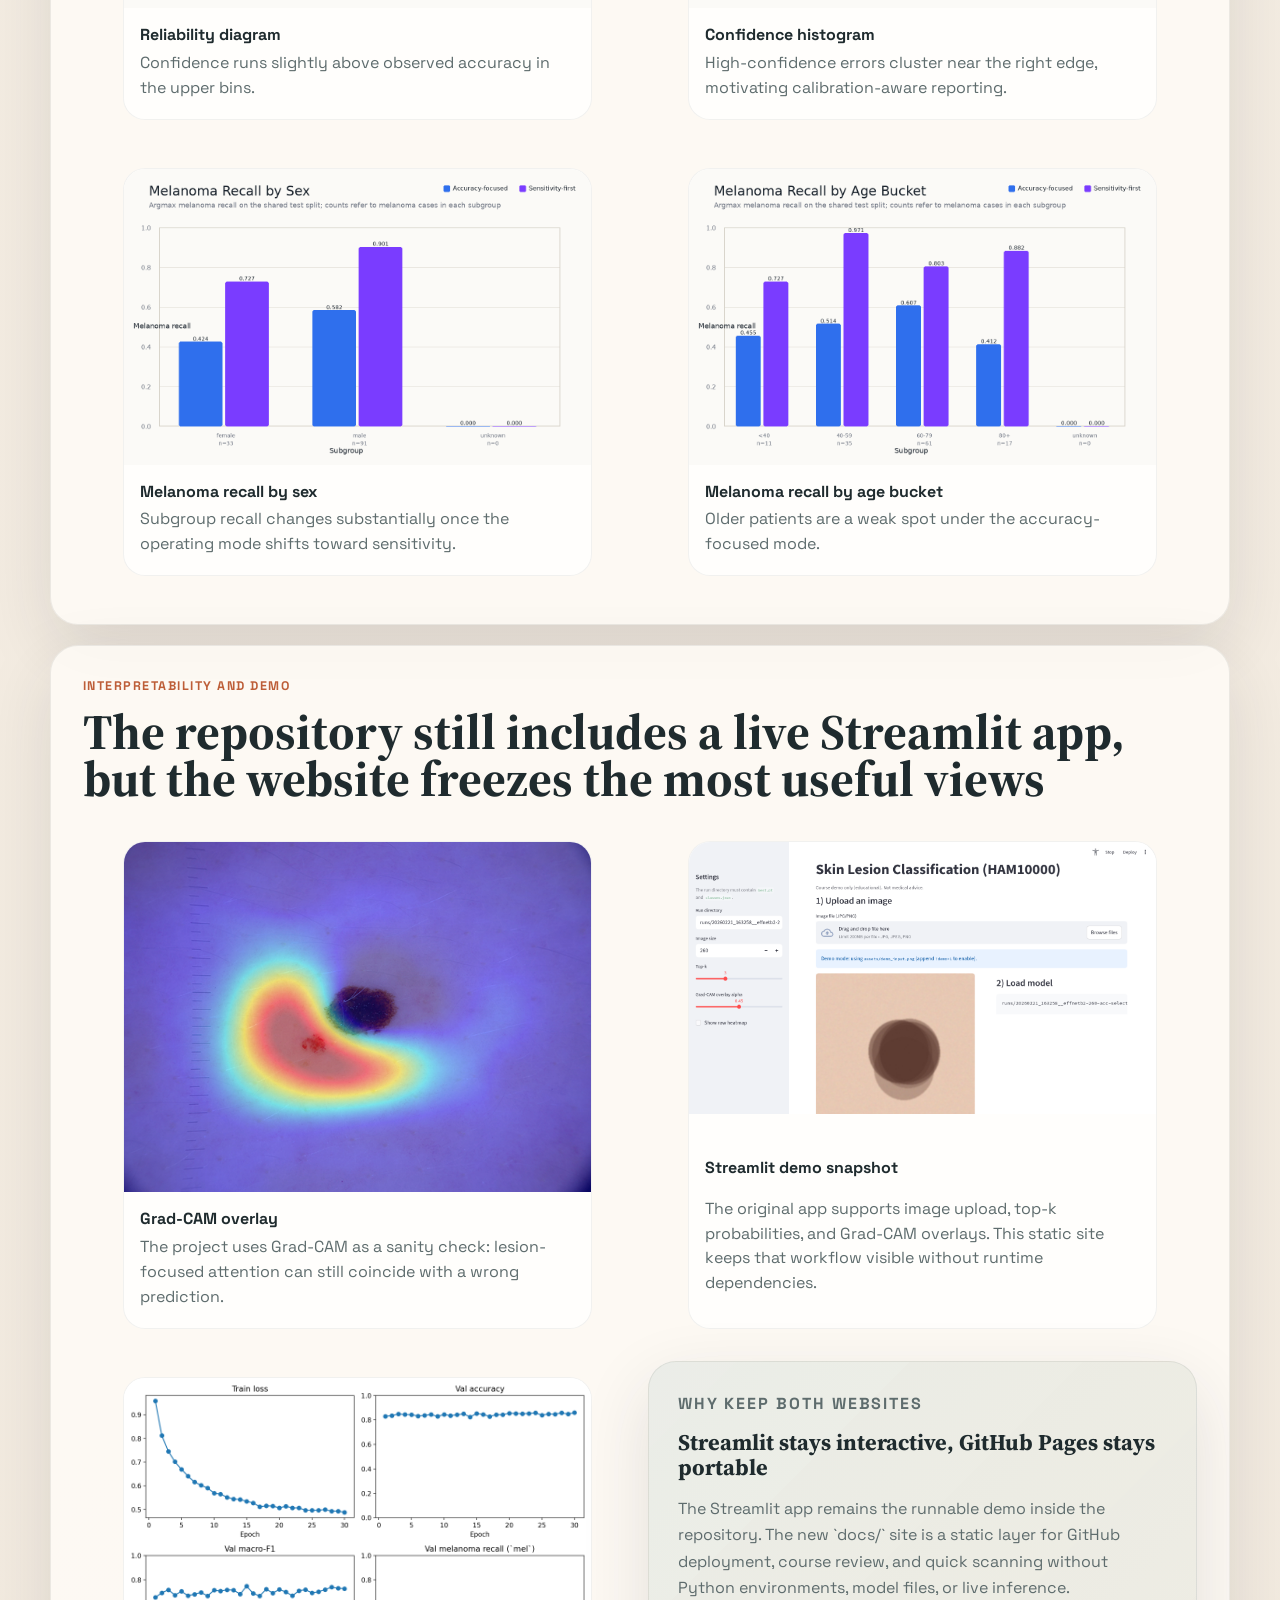
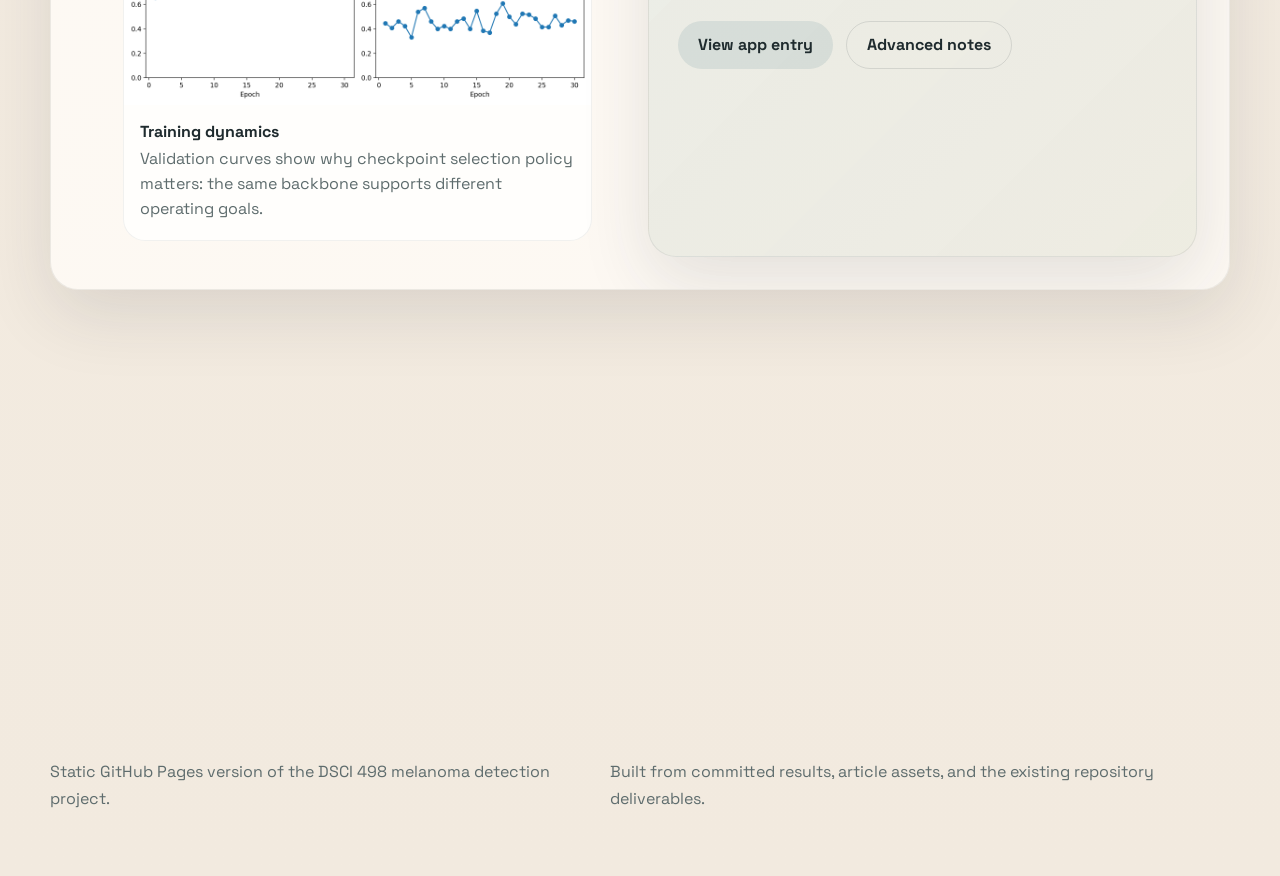
==== commit 624df704: "feat(docs): add results deep dive page" ====
--- a/docs/index.html
+++ b/docs/index.html
@@ -38,6 +38,7 @@
           <a href="#analysis">Analysis</a>
           <a href="#demo">Demo</a>
           <a href="#deliverables">Deliverables</a>
+          <a href="results.html">Deep Dive</a>
         </nav>
       </header>
 
@@ -53,6 +54,7 @@
             </p>
             <div class="hero-actions">
               <a class="button button-primary" href="assets/SkinLesionMelanoma.pdf" target="_blank" rel="noreferrer">Read article</a>
+              <a class="button button-secondary" href="results.html">Explore results</a>
               <a class="button button-secondary" href="https://github.com/yuy825-sketch/DSCI498-AI-Powered-Skin-Lesion-Classification-for-Melanoma-Detection/blob/main/results/REPORT.md" target="_blank" rel="noreferrer">Open report</a>
               <a class="button button-ghost" href="https://github.com/yuy825-sketch/DSCI498-AI-Powered-Skin-Lesion-Classification-for-Melanoma-Detection" target="_blank" rel="noreferrer">View code</a>
             </div>
@@ -379,6 +381,10 @@
             <h2>Existing deliverables stay intact</h2>
           </div>
           <div class="deliverable-grid">
+            <a href="results.html">
+              <strong>Results page</strong>
+              <span>Standalone deep-dive page for metrics, thresholding, and figure browsing</span>
+            </a>
             <a href="assets/SkinLesionMelanoma.pdf" target="_blank" rel="noreferrer">
               <strong>Article PDF</strong>
               <span>IEEE-format short paper</span>
--- a/docs/styles.css
+++ b/docs/styles.css
@@ -37,10 +37,6 @@
   overflow: hidden;
 }
 
-body.lightbox-open {
-  overflow: hidden;
-}
-
 body::before {
   content: "";
   position: fixed;
@@ -71,22 +67,6 @@
 .scroll-progress span {
   display: block;
   width: 0%;
-  height: 100%;
-  background: linear-gradient(90deg, var(--rust), var(--teal));
-  transition: width 120ms linear;
-}
-
-.scroll-progress {
-  position: fixed;
-  inset: 0 0 auto;
-  z-index: 30;
-  height: 4px;
-  background: rgba(31, 43, 46, 0.08);
-}
-
-.scroll-progress span {
-  display: block;
-  width: 0;
   height: 100%;
   background: linear-gradient(90deg, var(--rust), var(--teal));
   transition: width 120ms linear;
@@ -177,6 +157,10 @@
   padding: 4.6rem 0 2.4rem;
 }
 
+.subhero {
+  padding-top: 3.8rem;
+}
+
 .hero-copy,
 .hero-panel,
 .story-card,
@@ -324,6 +308,19 @@
   background: linear-gradient(135deg, rgba(21, 94, 99, 0.08), rgba(107, 123, 74, 0.1));
 }
 
+.insight-grid {
+  display: grid;
+  grid-template-columns: repeat(3, minmax(0, 1fr));
+  gap: 1rem;
+}
+
+.insight-card {
+  padding: 1.35rem;
+  border-radius: var(--radius-md);
+  background: rgba(255, 255, 255, 0.78);
+  border: 1px solid rgba(31, 43, 46, 0.06);
+}
+
 .story-list {
   margin: 1rem 0 0;
   padding-left: 1.2rem;
@@ -453,6 +450,10 @@
 
 .table-wrap {
   overflow-x: auto;
+}
+
+.compact-table .metrics-table {
+  min-width: 0;
 }
 
 .metrics-table {
@@ -775,6 +776,7 @@
   .story-grid,
   .band,
   .roadmap,
+  .insight-grid,
   .deliverable-grid,
   .figure-grid-three,
   .figure-grid-two,
@@ -808,10 +810,6 @@
     border-radius: 28px;
   }
 
-  .scroll-progress {
-    height: 3px;
-  }
-
   .nav-toggle {
     display: inline-flex;
   }
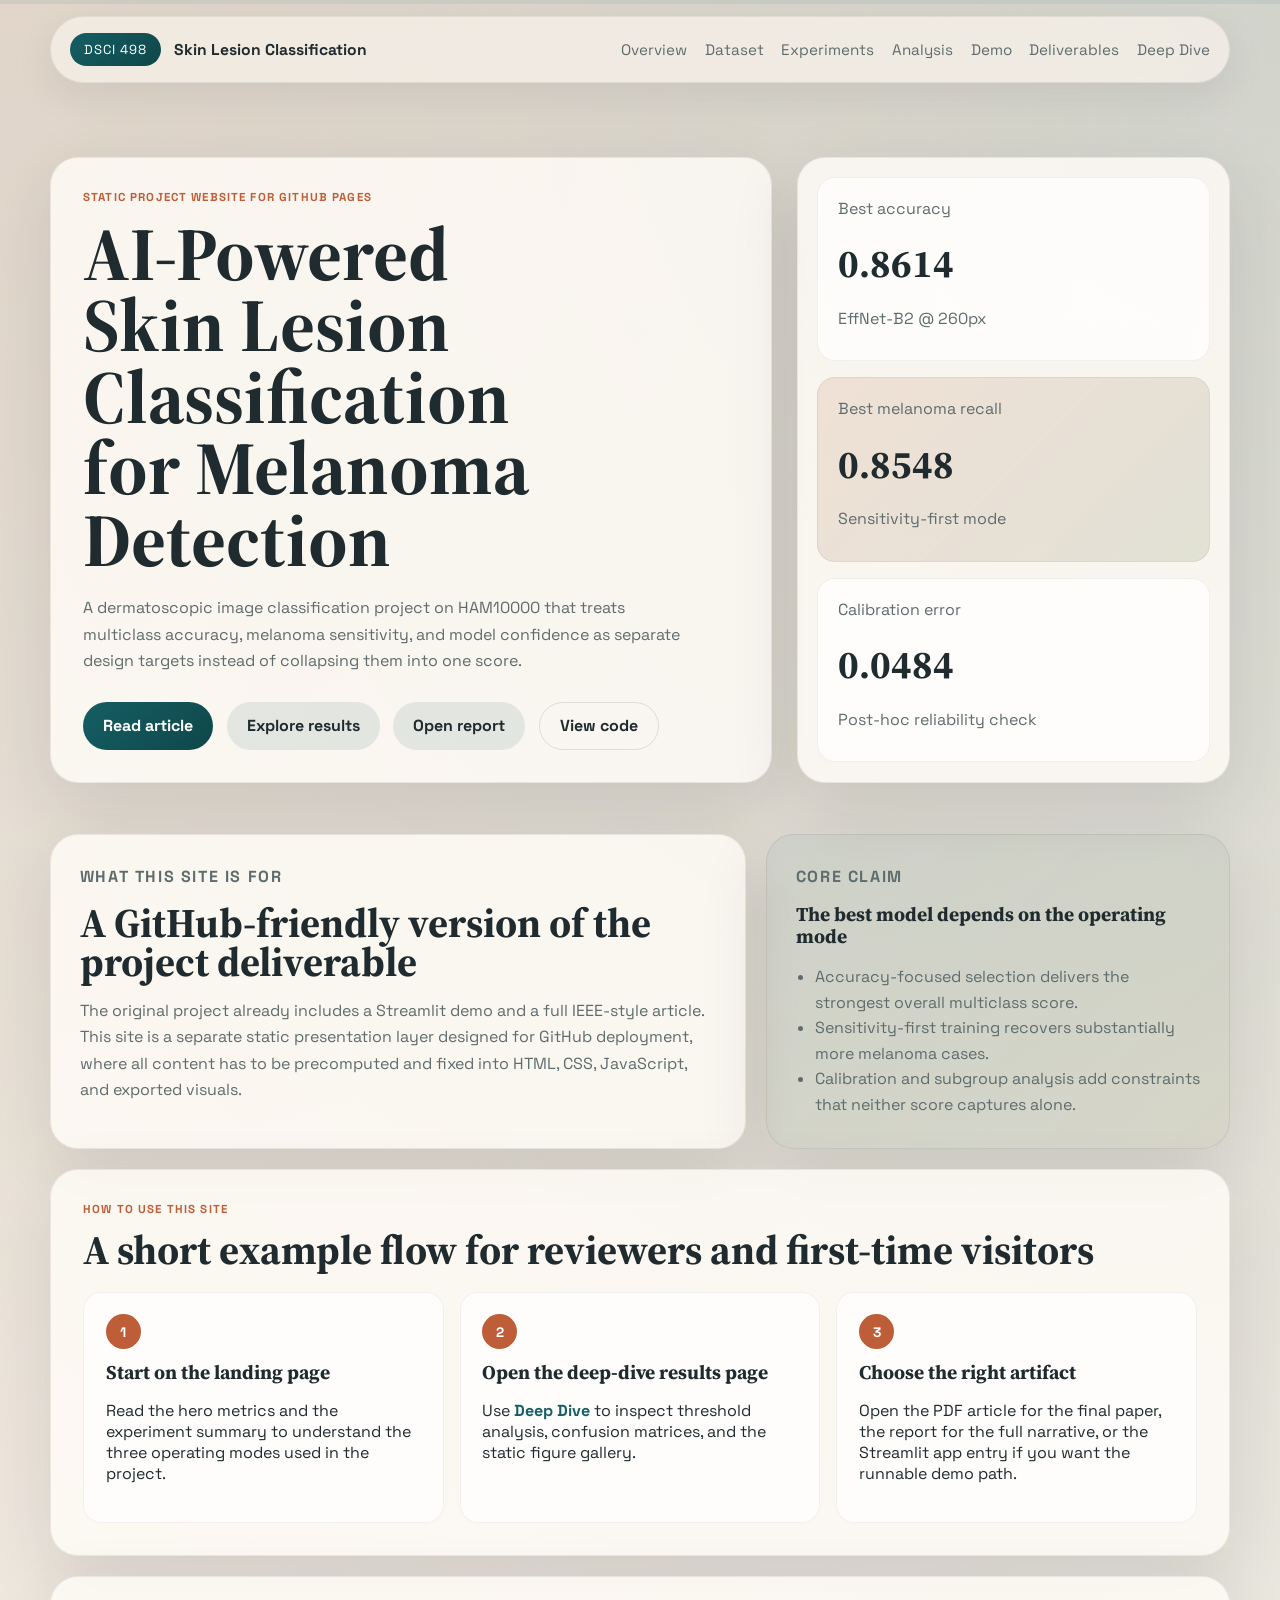
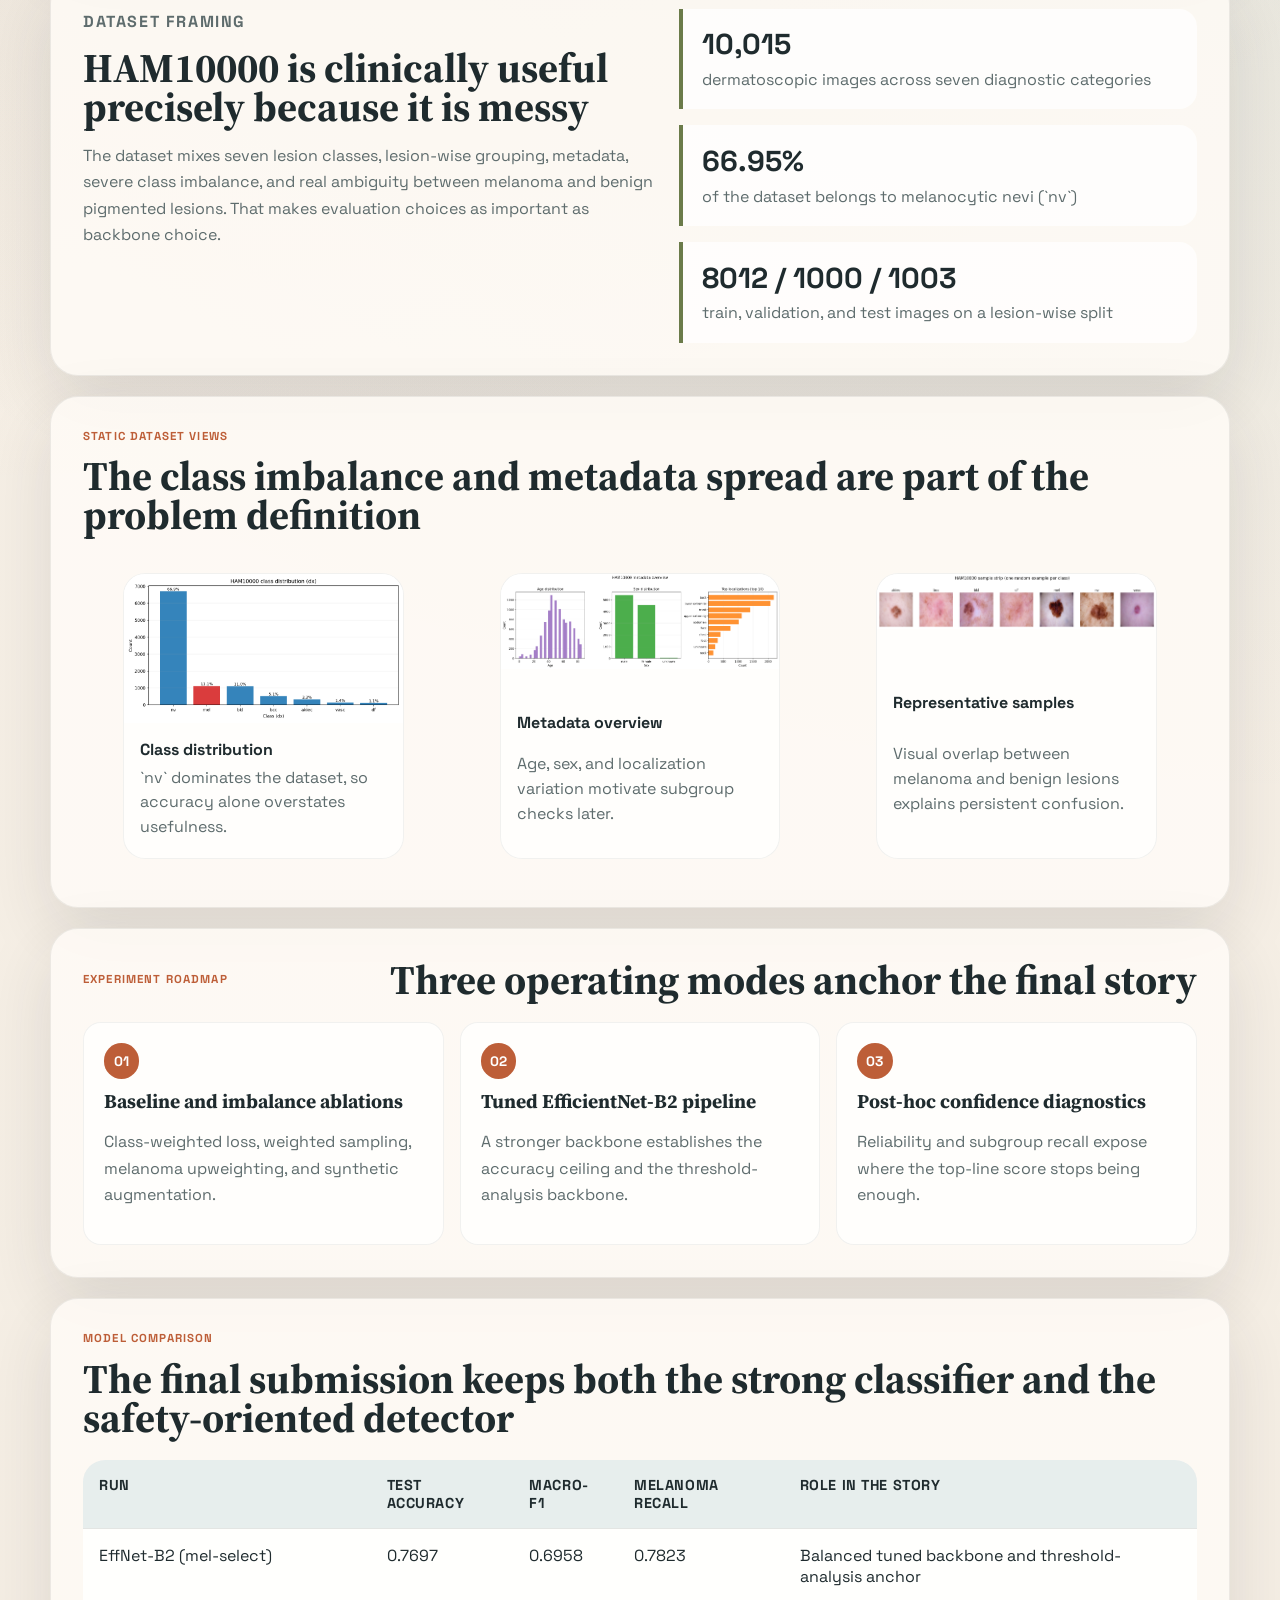
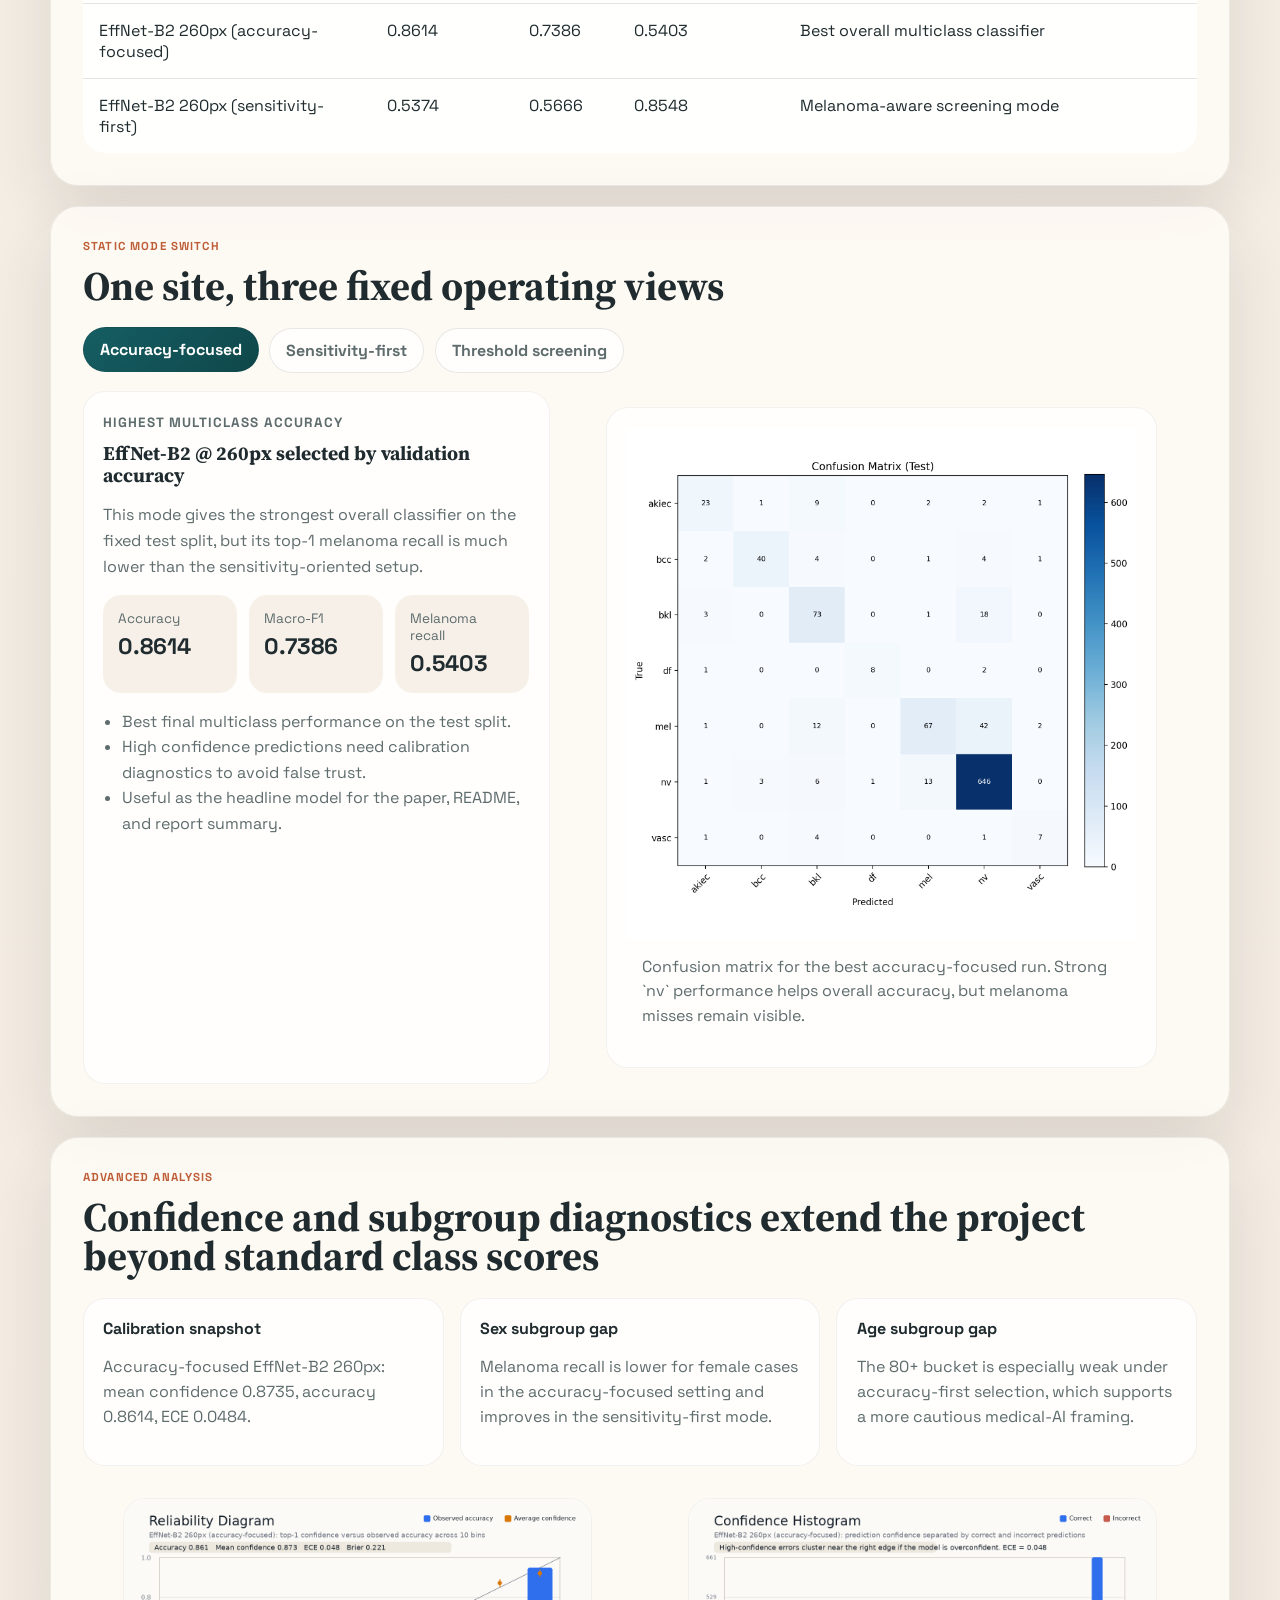
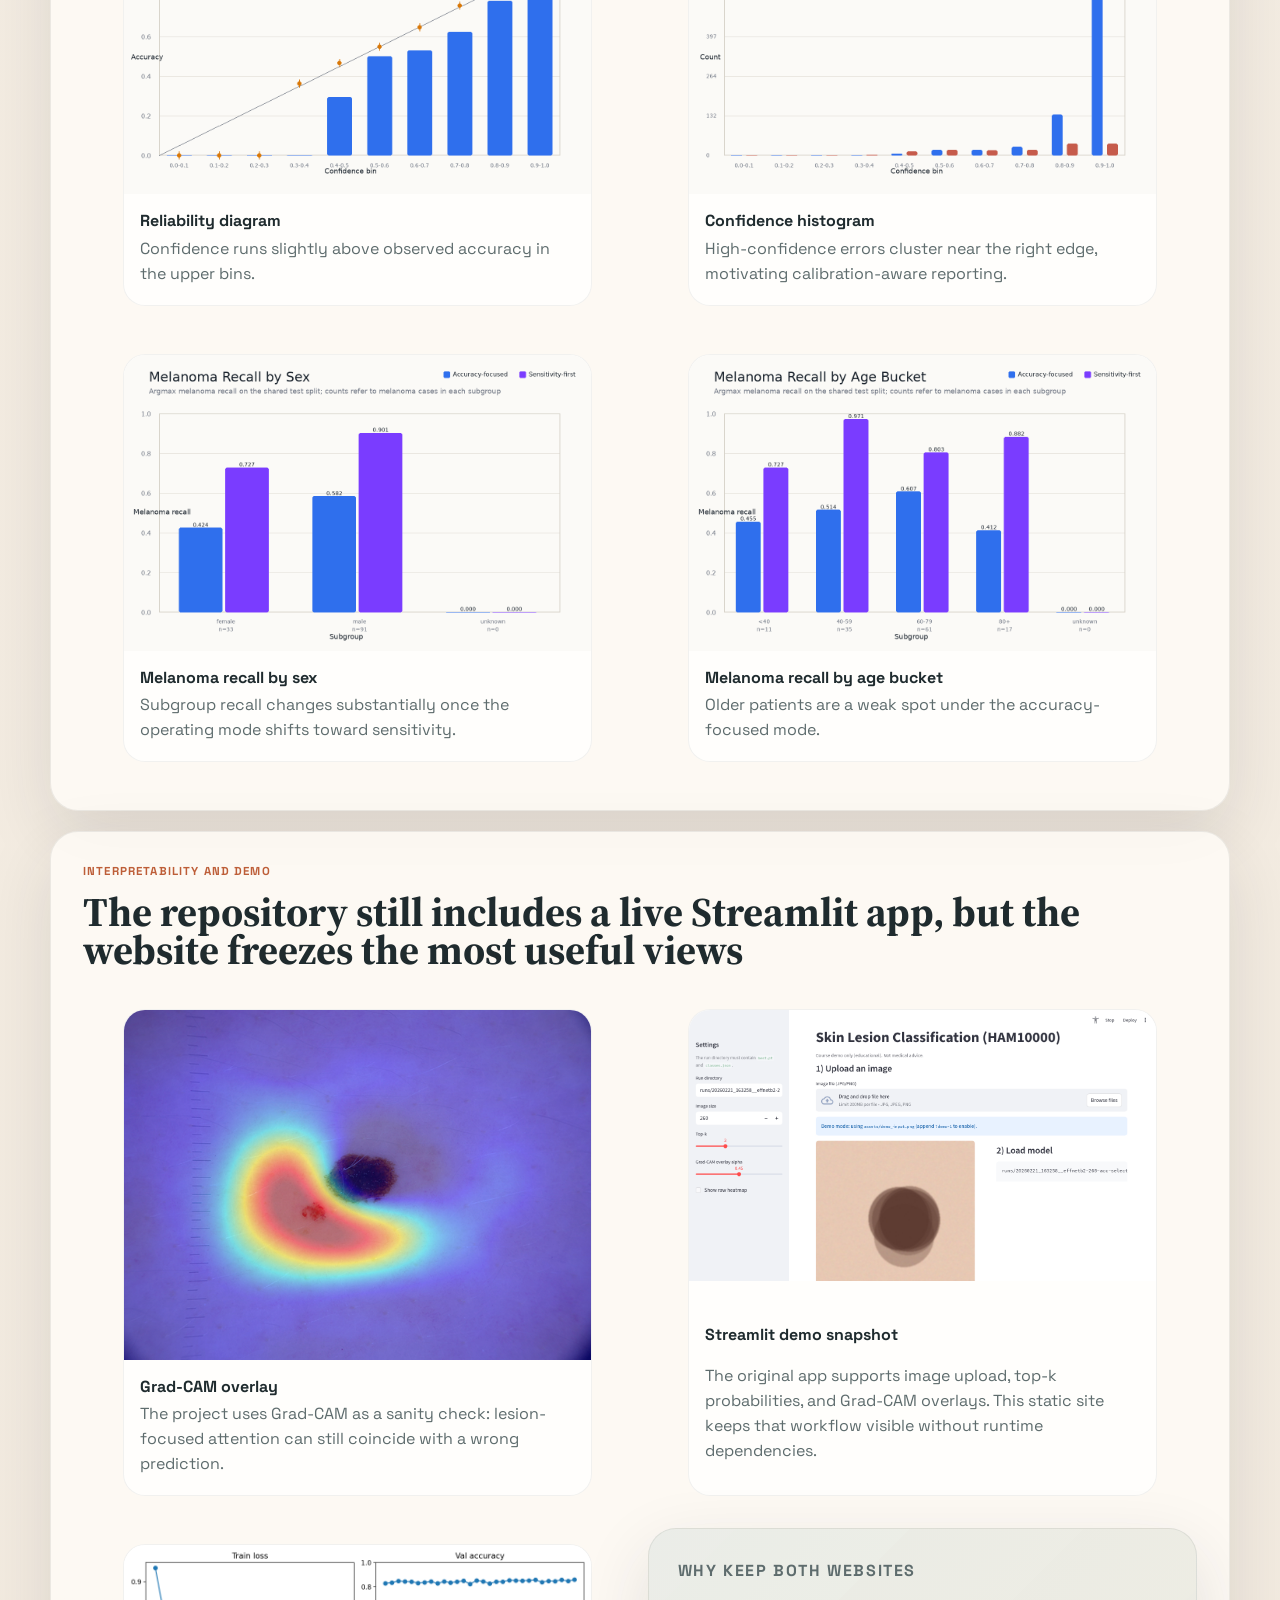
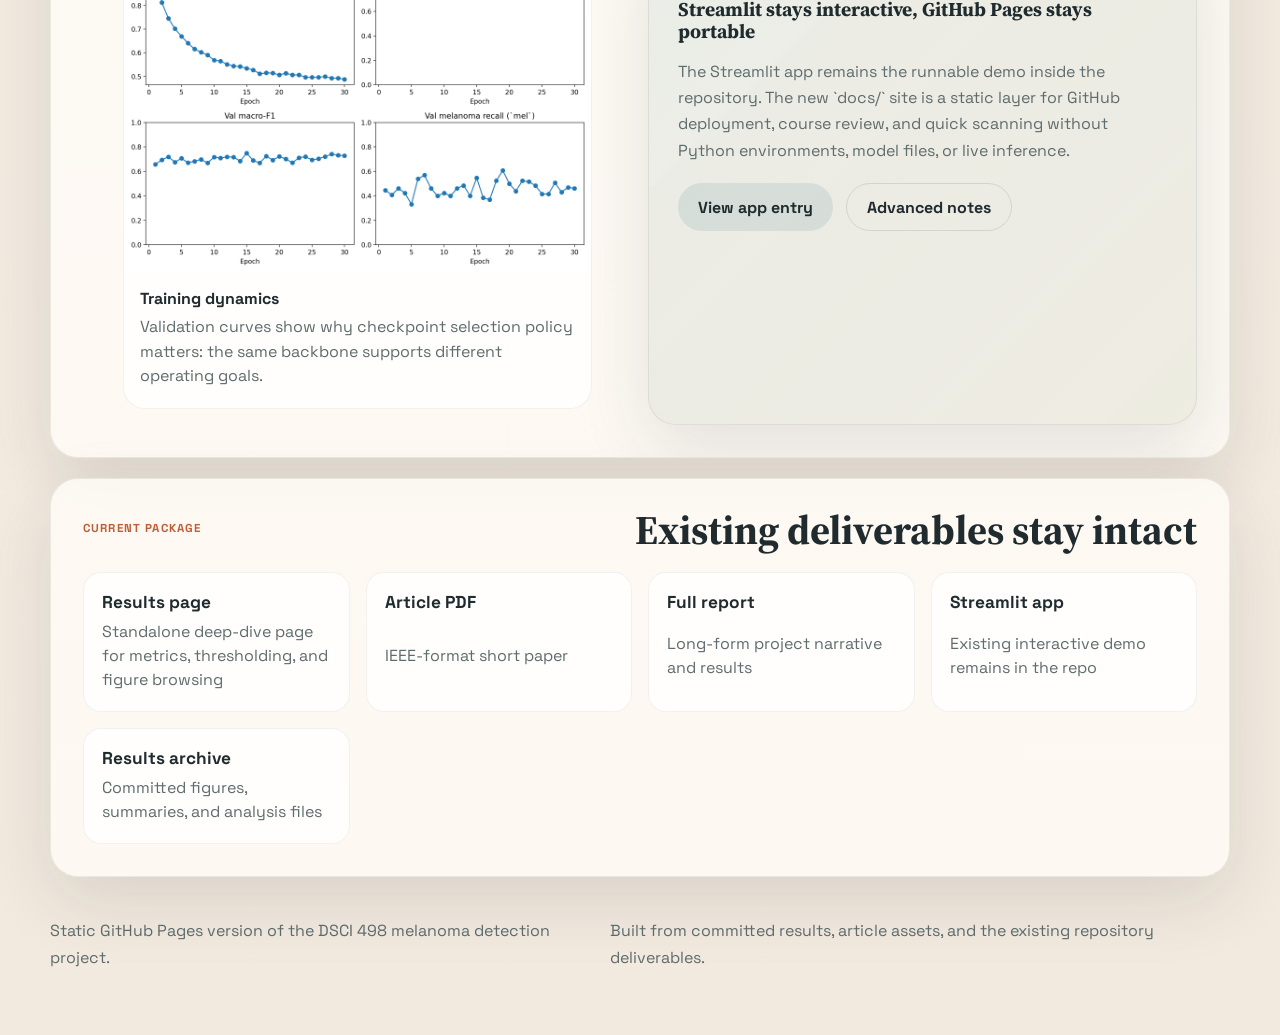
==== commit 698bdf98: "feat(docs): add usage example section" ====
--- a/docs/index.html
+++ b/docs/index.html
@@ -100,6 +100,32 @@
           </article>
         </section>
 
+        <section class="section reveal">
+          <div class="section-heading">
+            <div>
+              <p class="eyebrow">How to use this site</p>
+              <h2>A short example flow for reviewers and first-time visitors</h2>
+            </div>
+          </div>
+          <div class="insight-grid">
+            <article class="insight-card">
+              <span class="step">1</span>
+              <h3>Start on the landing page</h3>
+              <p>Read the hero metrics and the experiment summary to understand the three operating modes used in the project.</p>
+            </article>
+            <article class="insight-card">
+              <span class="step">2</span>
+              <h3>Open the deep-dive results page</h3>
+              <p>Use <a class="inline-link" href="results.html">Deep Dive</a> to inspect threshold analysis, confusion matrices, and the static figure gallery.</p>
+            </article>
+            <article class="insight-card">
+              <span class="step">3</span>
+              <h3>Choose the right artifact</h3>
+              <p>Open the PDF article for the final paper, the report for the full narrative, or the Streamlit app entry if you want the runnable demo path.</p>
+            </article>
+          </div>
+        </section>
+
         <section id="dataset" class="band reveal">
           <div class="band-copy">
             <p class="eyebrow">Dataset framing</p>
--- a/docs/styles.css
+++ b/docs/styles.css
@@ -180,9 +180,9 @@
 .eyebrow {
   margin: 0 0 0.9rem;
   color: var(--rust);
-  font-size: 0.78rem;
-  font-weight: 700;
-  letter-spacing: 0.12em;
+  font-size: 0.72rem;
+  font-weight: 700;
+  letter-spacing: 0.1em;
   text-transform: uppercase;
 }
 
@@ -196,17 +196,17 @@
 }
 
 h1 {
-  font-size: clamp(3rem, 7vw, 5.4rem);
+  font-size: clamp(2.55rem, 6.2vw, 4.7rem);
   max-width: 12ch;
 }
 
 h2 {
-  font-size: clamp(2rem, 4vw, 3.1rem);
+  font-size: clamp(1.7rem, 3.4vw, 2.55rem);
 }
 
 h3 {
-  font-size: 1.4rem;
-  line-height: 1.08;
+  font-size: 1.22rem;
+  line-height: 1.12;
 }
 
 .hero-lead,
@@ -260,6 +260,16 @@
 .button-ghost {
   color: var(--ink);
   border: 1px solid rgba(31, 43, 46, 0.12);
+}
+
+.inline-link {
+  color: var(--teal);
+  font-weight: 700;
+  text-decoration: none;
+}
+
+.inline-link:hover {
+  text-decoration: underline;
 }
 
 .hero-panel {
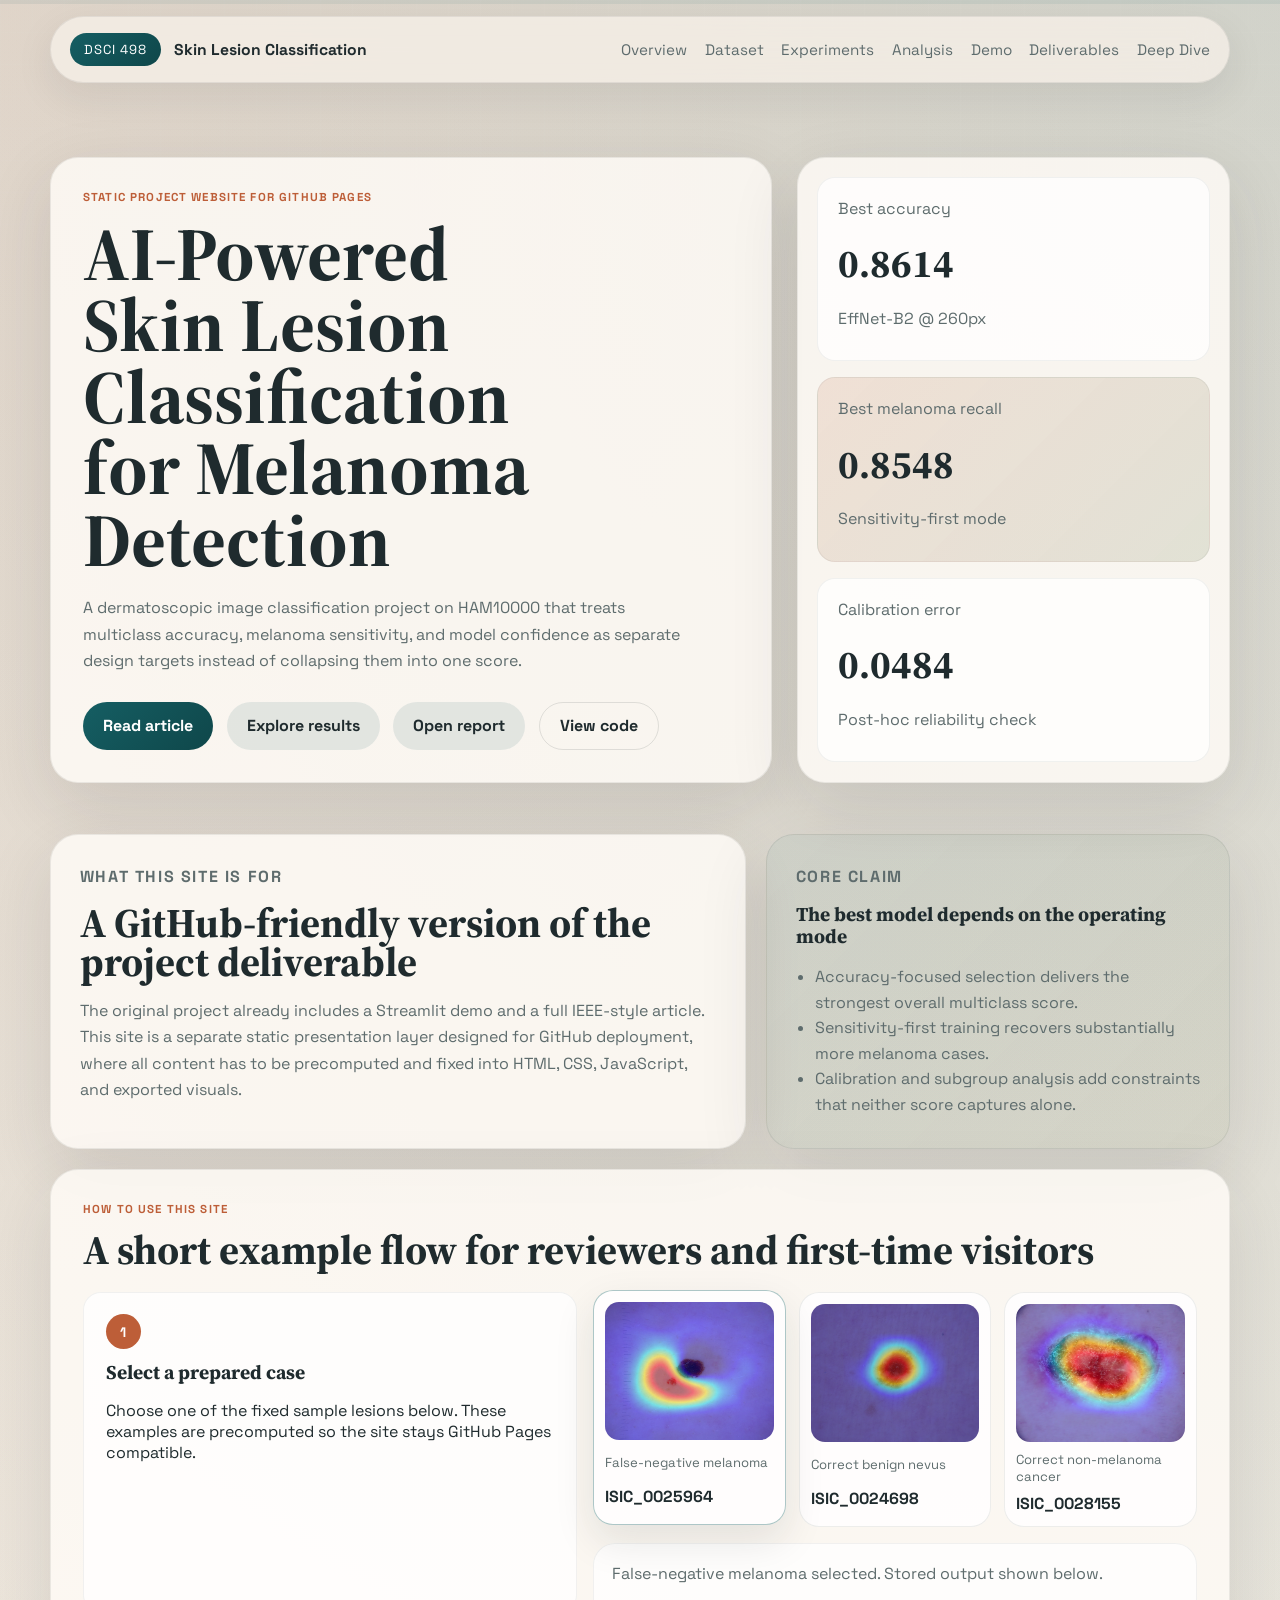
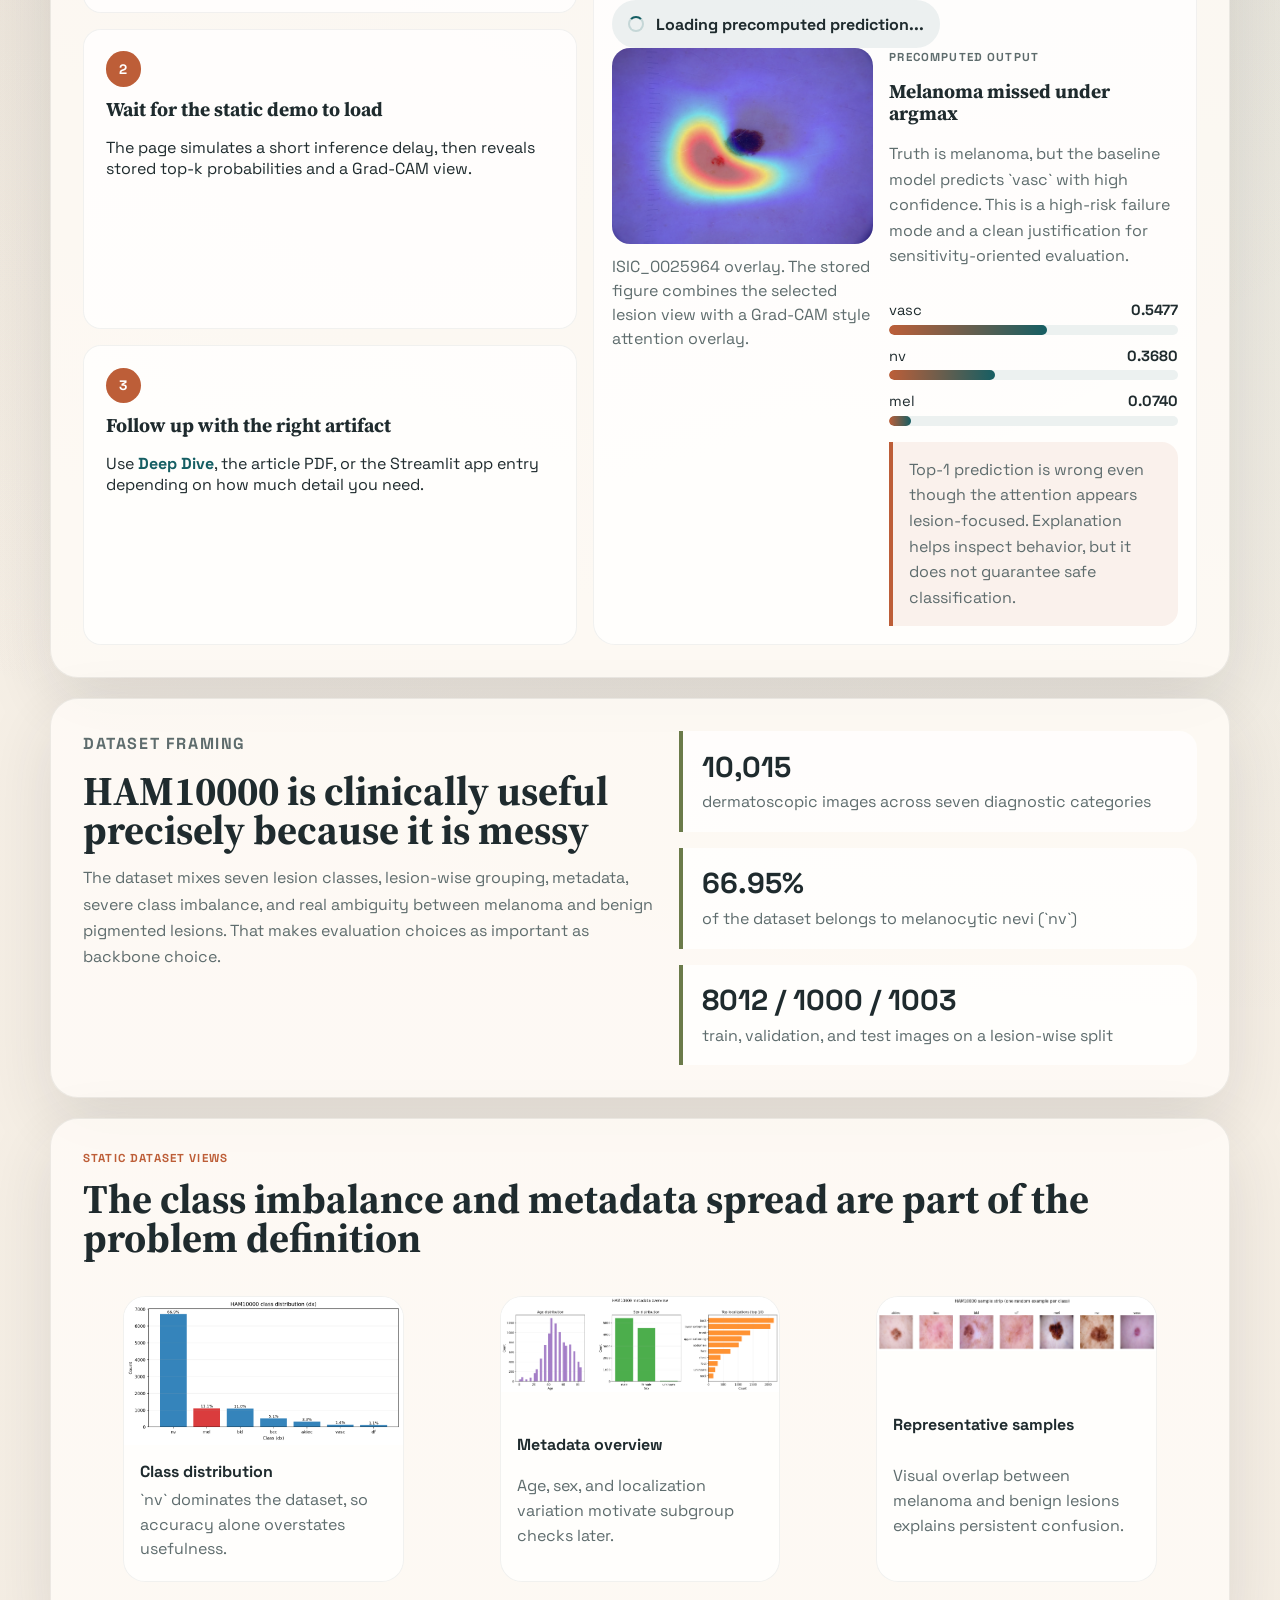
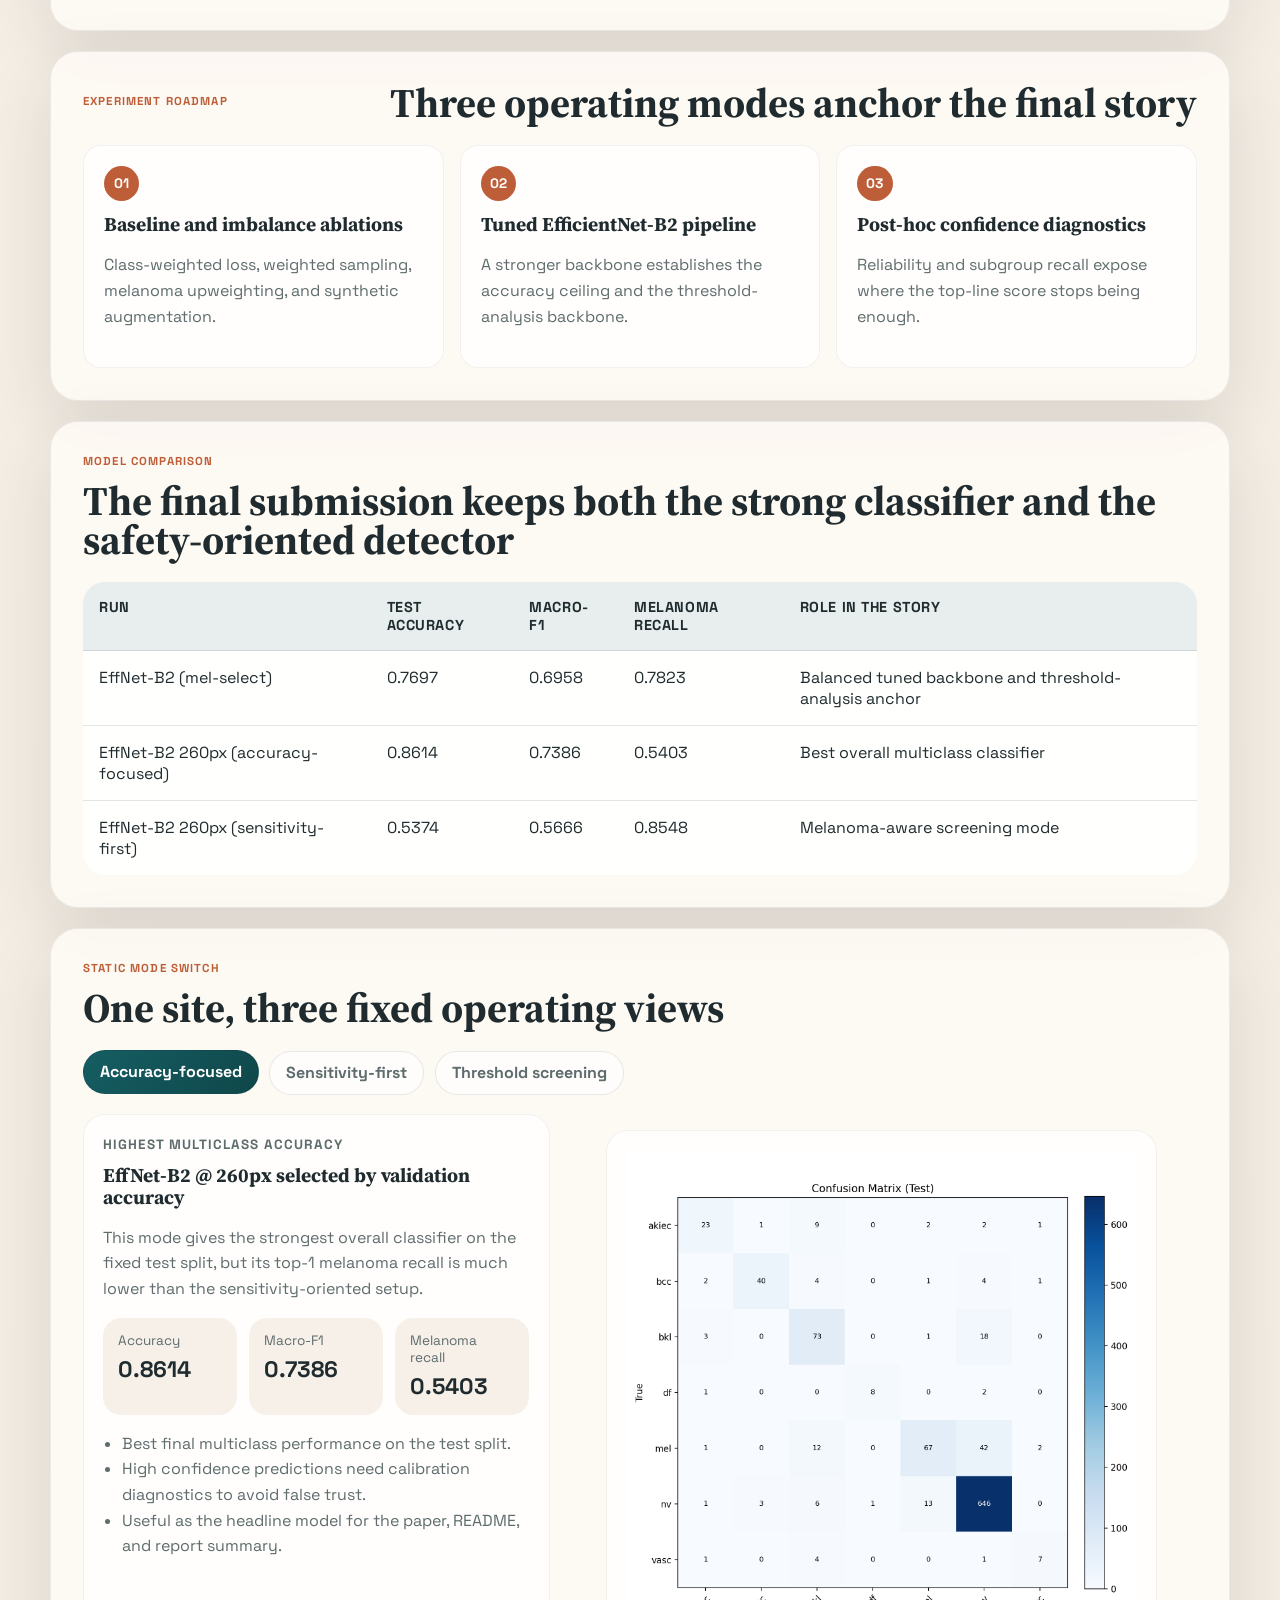
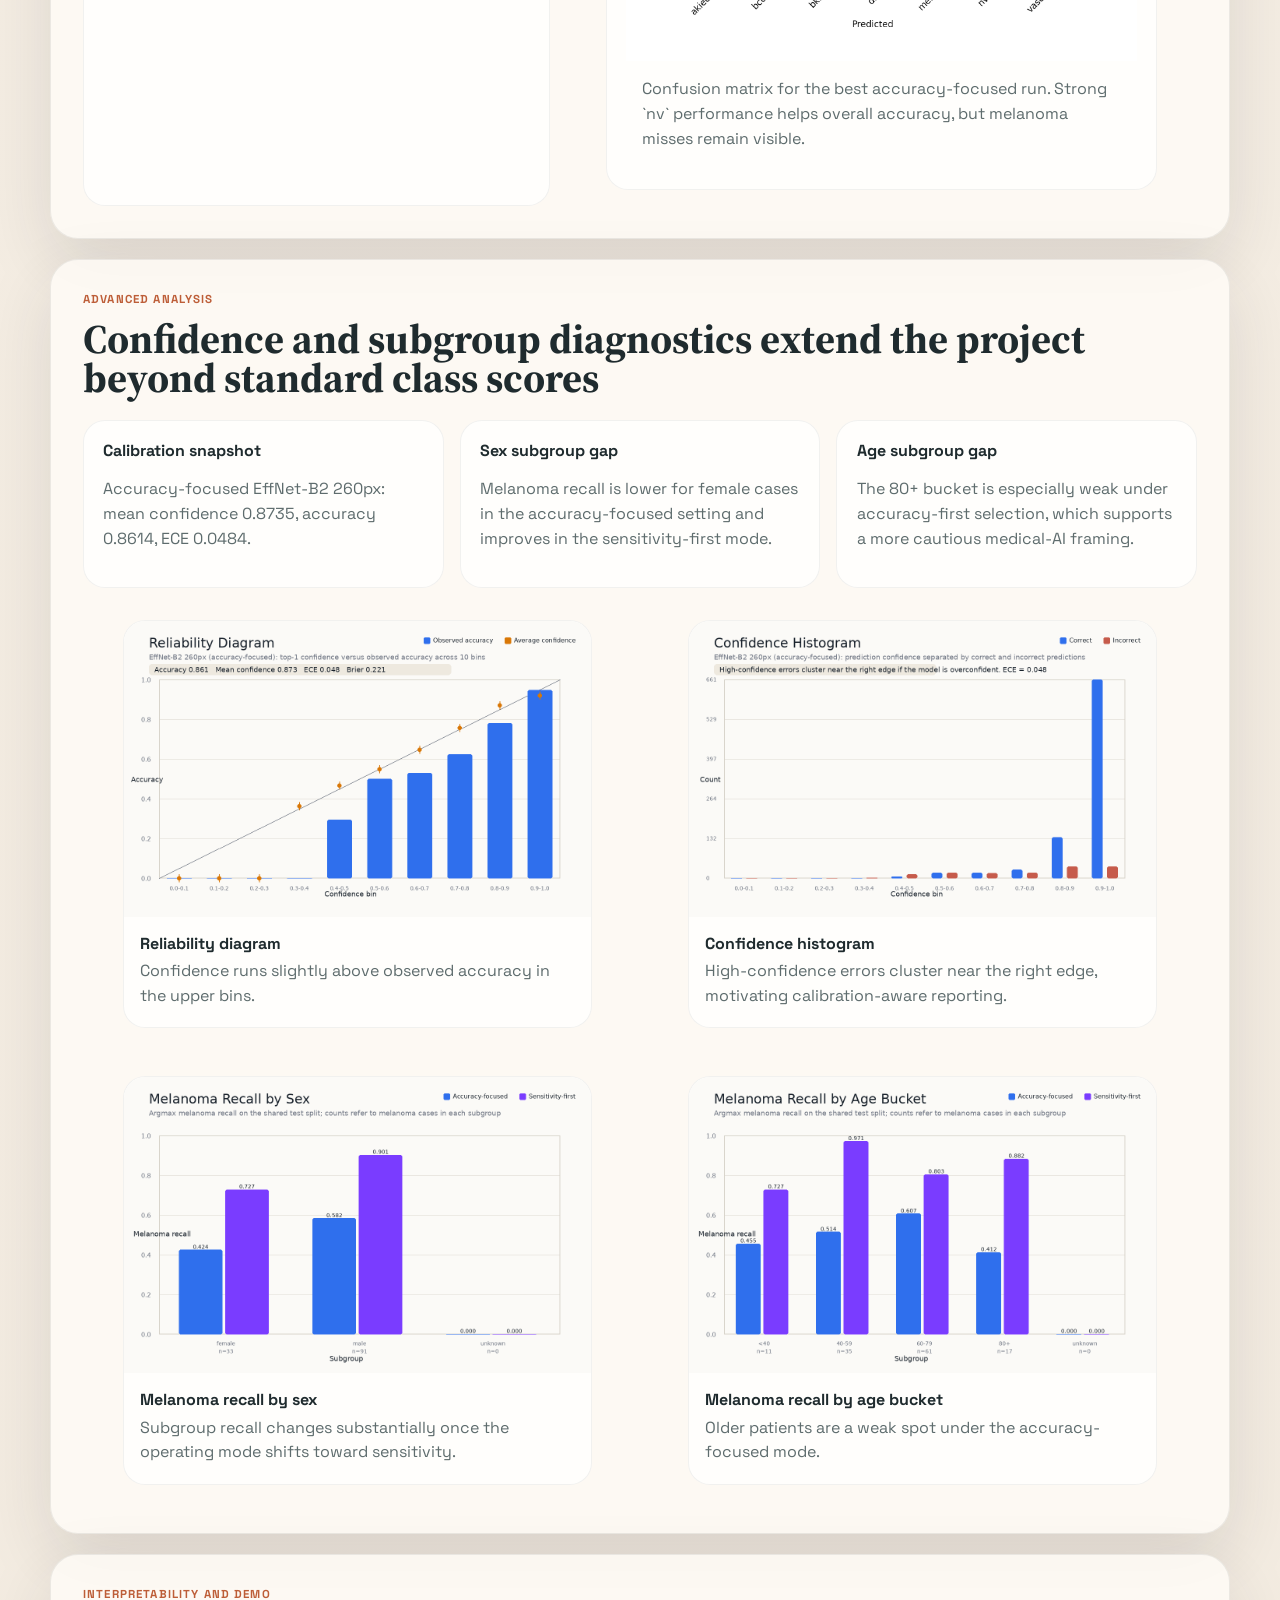
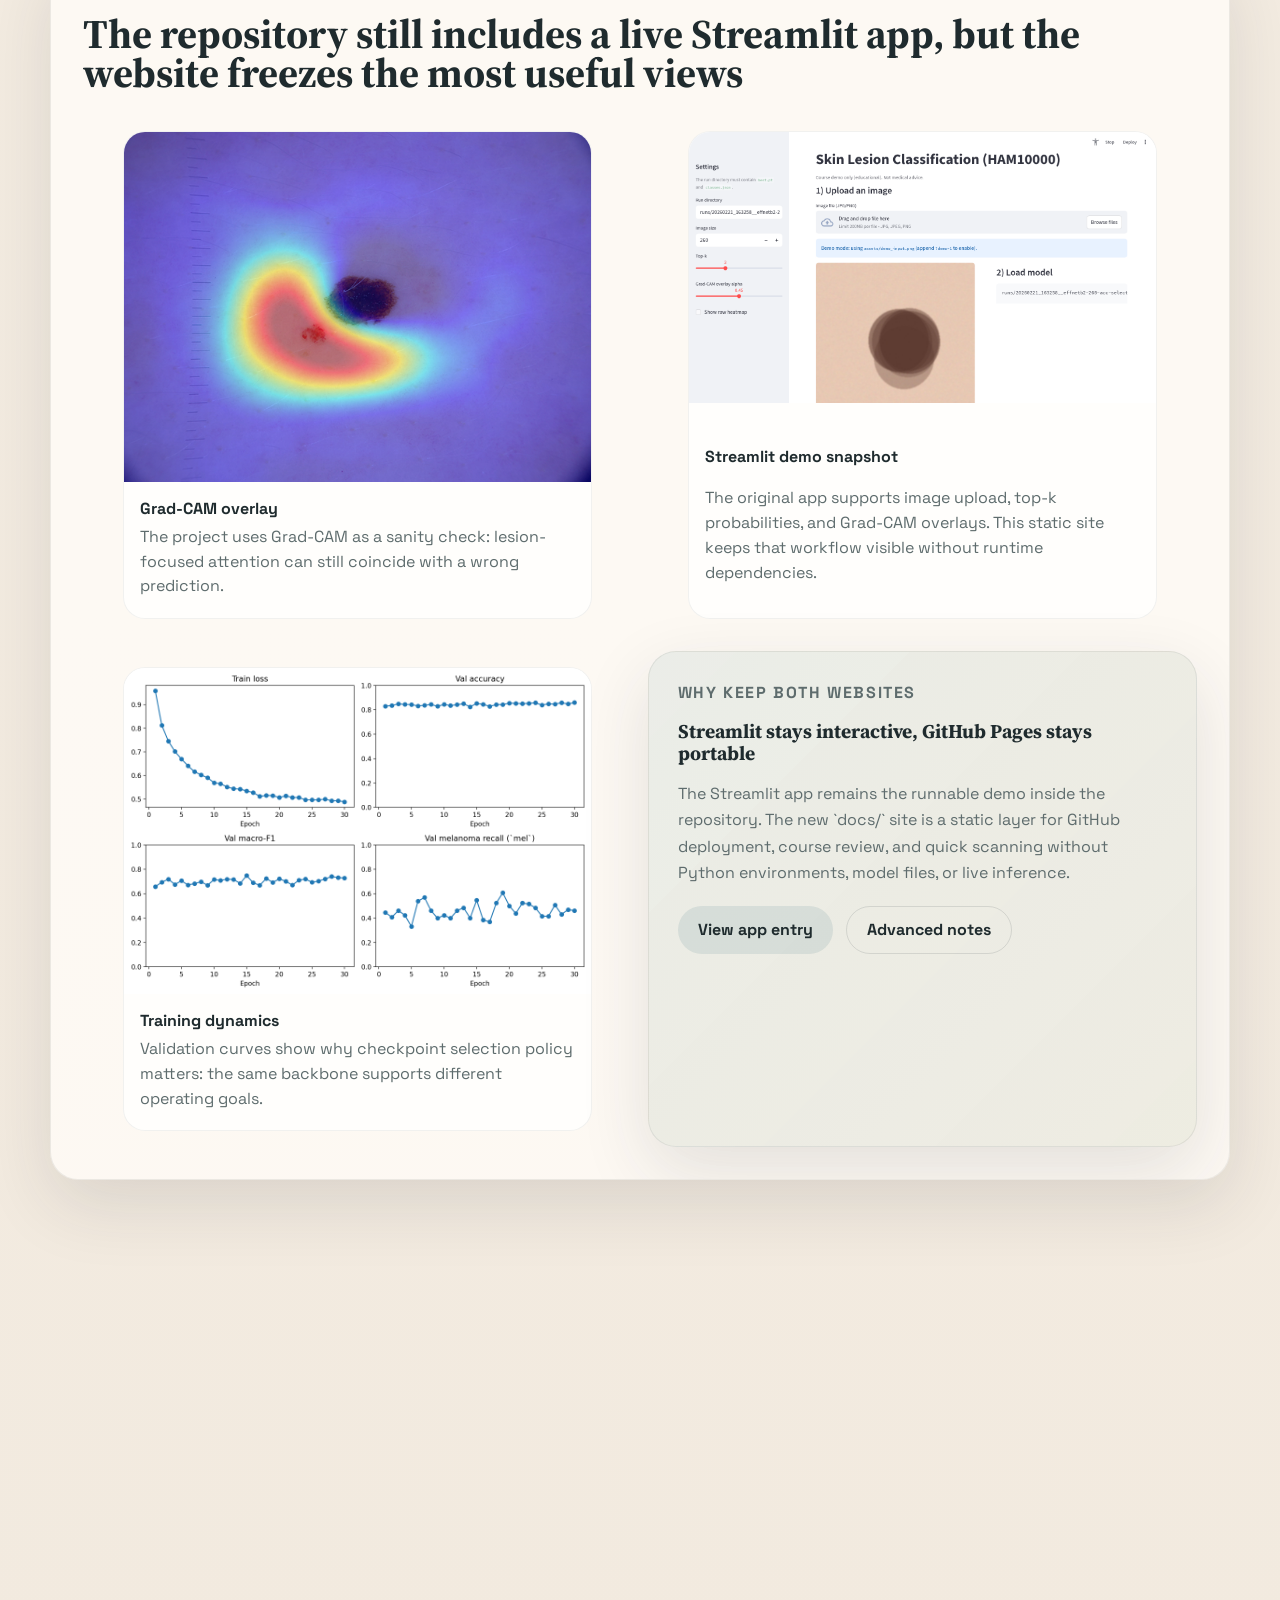
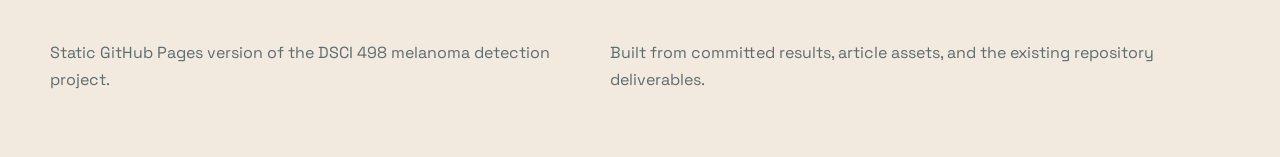
==== commit 3abe1b00: "feat(docs): add static usage demo" ====
--- a/docs/index.html
+++ b/docs/index.html
@@ -107,22 +107,86 @@
               <h2>A short example flow for reviewers and first-time visitors</h2>
             </div>
           </div>
-          <div class="insight-grid">
-            <article class="insight-card">
-              <span class="step">1</span>
-              <h3>Start on the landing page</h3>
-              <p>Read the hero metrics and the experiment summary to understand the three operating modes used in the project.</p>
-            </article>
-            <article class="insight-card">
-              <span class="step">2</span>
-              <h3>Open the deep-dive results page</h3>
-              <p>Use <a class="inline-link" href="results.html">Deep Dive</a> to inspect threshold analysis, confusion matrices, and the static figure gallery.</p>
-            </article>
-            <article class="insight-card">
-              <span class="step">3</span>
-              <h3>Choose the right artifact</h3>
-              <p>Open the PDF article for the final paper, the report for the full narrative, or the Streamlit app entry if you want the runnable demo path.</p>
-            </article>
+          <div class="usage-layout">
+            <div class="usage-steps">
+              <article class="insight-card">
+                <span class="step">1</span>
+                <h3>Select a prepared case</h3>
+                <p>Choose one of the fixed sample lesions below. These examples are precomputed so the site stays GitHub Pages compatible.</p>
+              </article>
+              <article class="insight-card">
+                <span class="step">2</span>
+                <h3>Wait for the static demo to load</h3>
+                <p>The page simulates a short inference delay, then reveals stored top-k probabilities and a Grad-CAM view.</p>
+              </article>
+              <article class="insight-card">
+                <span class="step">3</span>
+                <h3>Follow up with the right artifact</h3>
+                <p>Use <a class="inline-link" href="results.html">Deep Dive</a>, the article PDF, or the Streamlit app entry depending on how much detail you need.</p>
+              </article>
+            </div>
+            <div class="example-demo" id="example-demo">
+              <div class="example-picker" role="tablist" aria-label="Prepared lesion examples">
+                <button
+                  class="example-card is-active"
+                  type="button"
+                  data-example="mel_missed"
+                  aria-pressed="true"
+                >
+                  <img src="assets/example_mel_missed.png" alt="Prepared melanoma example that is missed by the baseline model" loading="lazy" />
+                  <span class="example-meta">False-negative melanoma</span>
+                  <strong>ISIC_0025964</strong>
+                </button>
+                <button
+                  class="example-card"
+                  type="button"
+                  data-example="nv_correct"
+                  aria-pressed="false"
+                >
+                  <img src="assets/example_nv_correct.png" alt="Prepared nevus example with correct prediction" loading="lazy" />
+                  <span class="example-meta">Correct benign nevus</span>
+                  <strong>ISIC_0024698</strong>
+                </button>
+                <button
+                  class="example-card"
+                  type="button"
+                  data-example="bcc_correct"
+                  aria-pressed="false"
+                >
+                  <img src="assets/example_bcc_correct.png" alt="Prepared basal cell carcinoma example with correct prediction" loading="lazy" />
+                  <span class="example-meta">Correct non-melanoma cancer</span>
+                  <strong>ISIC_0028155</strong>
+                </button>
+              </div>
+              <div class="example-output">
+                <div class="example-status" id="example-status">Static example ready. Select a case to replay the prediction flow.</div>
+                <div class="example-loading" id="example-loading" hidden>
+                  <span class="example-spinner" aria-hidden="true"></span>
+                  <span id="example-loading-text">Loading precomputed prediction...</span>
+                </div>
+                <div class="example-result" id="example-result">
+                  <figure class="example-figure">
+                    <img id="example-image" src="assets/example_mel_missed.png" alt="Selected example result" class="zoomable" />
+                    <figcaption id="example-caption">
+                      Prepared example with fixed output for GitHub Pages deployment.
+                    </figcaption>
+                  </figure>
+                  <div class="example-details">
+                    <div class="example-summary">
+                      <p class="eyebrow">Precomputed output</p>
+                      <h3 id="example-title">Melanoma missed under argmax</h3>
+                      <p id="example-description">
+                        This example shows why melanoma sensitivity is tracked separately from overall multiclass accuracy.
+                      </p>
+                    </div>
+                    <div class="example-bars" id="example-bars" aria-live="polite"></div>
+                    <div class="example-note" id="example-note">
+                      Even lesion-focused Grad-CAM can coincide with a wrong prediction, so explanation is not a substitute for sensitivity-oriented evaluation.
+                    </div>
+                  </div>
+                </div>
+              </div>
+            </div>
           </div>
         </section>
 
--- a/docs/styles.css
+++ b/docs/styles.css
@@ -324,11 +324,177 @@
   gap: 1rem;
 }
 
+.usage-layout {
+  display: grid;
+  grid-template-columns: minmax(0, 0.9fr) minmax(0, 1.1fr);
+  gap: 1rem;
+}
+
+.usage-steps {
+  display: grid;
+  gap: 1rem;
+}
+
 .insight-card {
   padding: 1.35rem;
   border-radius: var(--radius-md);
   background: rgba(255, 255, 255, 0.78);
   border: 1px solid rgba(31, 43, 46, 0.06);
+}
+
+.example-demo {
+  display: grid;
+  gap: 1rem;
+}
+
+.example-picker {
+  display: grid;
+  grid-template-columns: repeat(3, minmax(0, 1fr));
+  gap: 0.8rem;
+}
+
+.example-card {
+  display: grid;
+  gap: 0.55rem;
+  padding: 0.7rem;
+  border: 1px solid rgba(31, 43, 46, 0.08);
+  border-radius: 20px;
+  background: rgba(255, 255, 255, 0.82);
+  text-align: left;
+  font: inherit;
+  color: inherit;
+  cursor: pointer;
+  transition: transform 180ms ease, border-color 180ms ease, box-shadow 180ms ease;
+}
+
+.example-card img {
+  display: block;
+  width: 100%;
+  height: 138px;
+  object-fit: cover;
+  border-radius: 14px;
+  background: #fff;
+}
+
+.example-card:hover,
+.example-card.is-active {
+  transform: translateY(-2px);
+  border-color: rgba(21, 94, 99, 0.35);
+  box-shadow: 0 16px 40px rgba(20, 31, 33, 0.1);
+}
+
+.example-meta {
+  color: var(--muted);
+  font-size: 0.82rem;
+}
+
+.example-output {
+  padding: 1.15rem;
+  border-radius: 22px;
+  background: rgba(255, 255, 255, 0.78);
+  border: 1px solid rgba(31, 43, 46, 0.06);
+}
+
+.example-status {
+  color: var(--muted);
+  line-height: 1.5;
+  margin-bottom: 0.9rem;
+}
+
+.example-loading {
+  display: inline-flex;
+  align-items: center;
+  gap: 0.7rem;
+  min-height: 3rem;
+  padding: 0.8rem 1rem;
+  border-radius: 999px;
+  background: rgba(21, 94, 99, 0.08);
+  color: var(--ink);
+  font-weight: 700;
+}
+
+.example-spinner {
+  width: 1rem;
+  height: 1rem;
+  border: 2px solid rgba(21, 94, 99, 0.18);
+  border-top-color: var(--teal);
+  border-radius: 999px;
+  animation: spin 0.9s linear infinite;
+}
+
+.example-result {
+  display: grid;
+  grid-template-columns: minmax(0, 0.95fr) minmax(0, 1.05fr);
+  gap: 1rem;
+}
+
+.example-figure {
+  margin: 0;
+}
+
+.example-figure img {
+  display: block;
+  width: 100%;
+  border-radius: 18px;
+  background: #fff;
+}
+
+.example-figure figcaption {
+  margin-top: 0.7rem;
+  color: var(--muted);
+  line-height: 1.5;
+}
+
+.example-details {
+  display: grid;
+  gap: 1rem;
+}
+
+.example-summary p,
+.example-summary #example-description,
+.example-note {
+  color: var(--muted);
+  line-height: 1.6;
+}
+
+.example-bars {
+  display: grid;
+  gap: 0.75rem;
+}
+
+.prob-row {
+  display: grid;
+  gap: 0.35rem;
+}
+
+.prob-head {
+  display: flex;
+  align-items: center;
+  justify-content: space-between;
+  gap: 0.8rem;
+  font-size: 0.92rem;
+}
+
+.prob-track {
+  width: 100%;
+  height: 10px;
+  border-radius: 999px;
+  background: rgba(21, 94, 99, 0.08);
+  overflow: hidden;
+}
+
+.prob-fill {
+  height: 100%;
+  border-radius: 999px;
+  background: linear-gradient(90deg, var(--rust), var(--teal));
+  transition: width 480ms ease;
+}
+
+.example-note {
+  padding: 0.95rem 1rem;
+  border-left: 4px solid var(--rust);
+  border-radius: 0 16px 16px 0;
+  background: rgba(189, 94, 56, 0.08);
 }
 
 .story-list {
@@ -787,10 +953,12 @@
   .band,
   .roadmap,
   .insight-grid,
+  .usage-layout,
   .deliverable-grid,
   .figure-grid-three,
   .figure-grid-two,
   .mode-layout,
+  .example-result,
   .analysis-summary,
   .site-footer {
     grid-template-columns: 1fr;
@@ -837,6 +1005,10 @@
 
   .hero {
     padding-top: 3.4rem;
+  }
+
+  .example-picker {
+    grid-template-columns: 1fr;
   }
 
   .hero-copy,
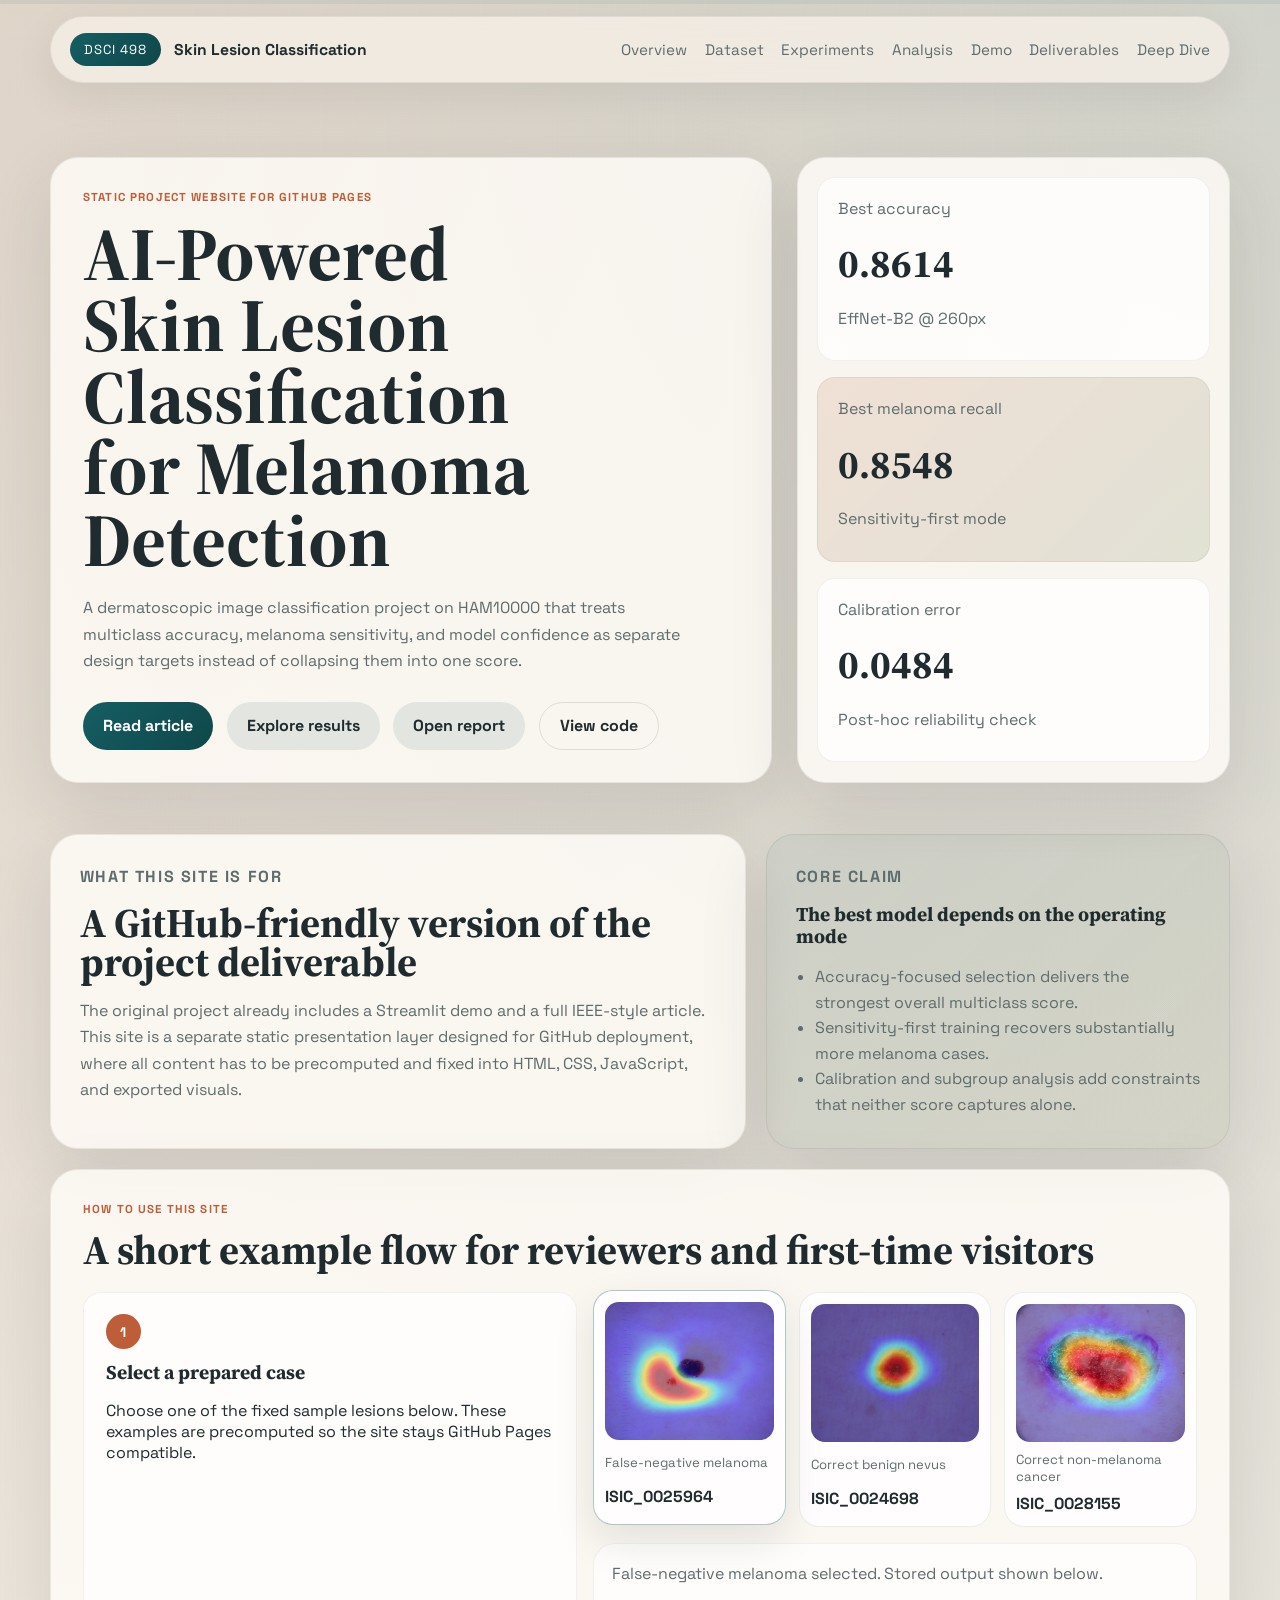
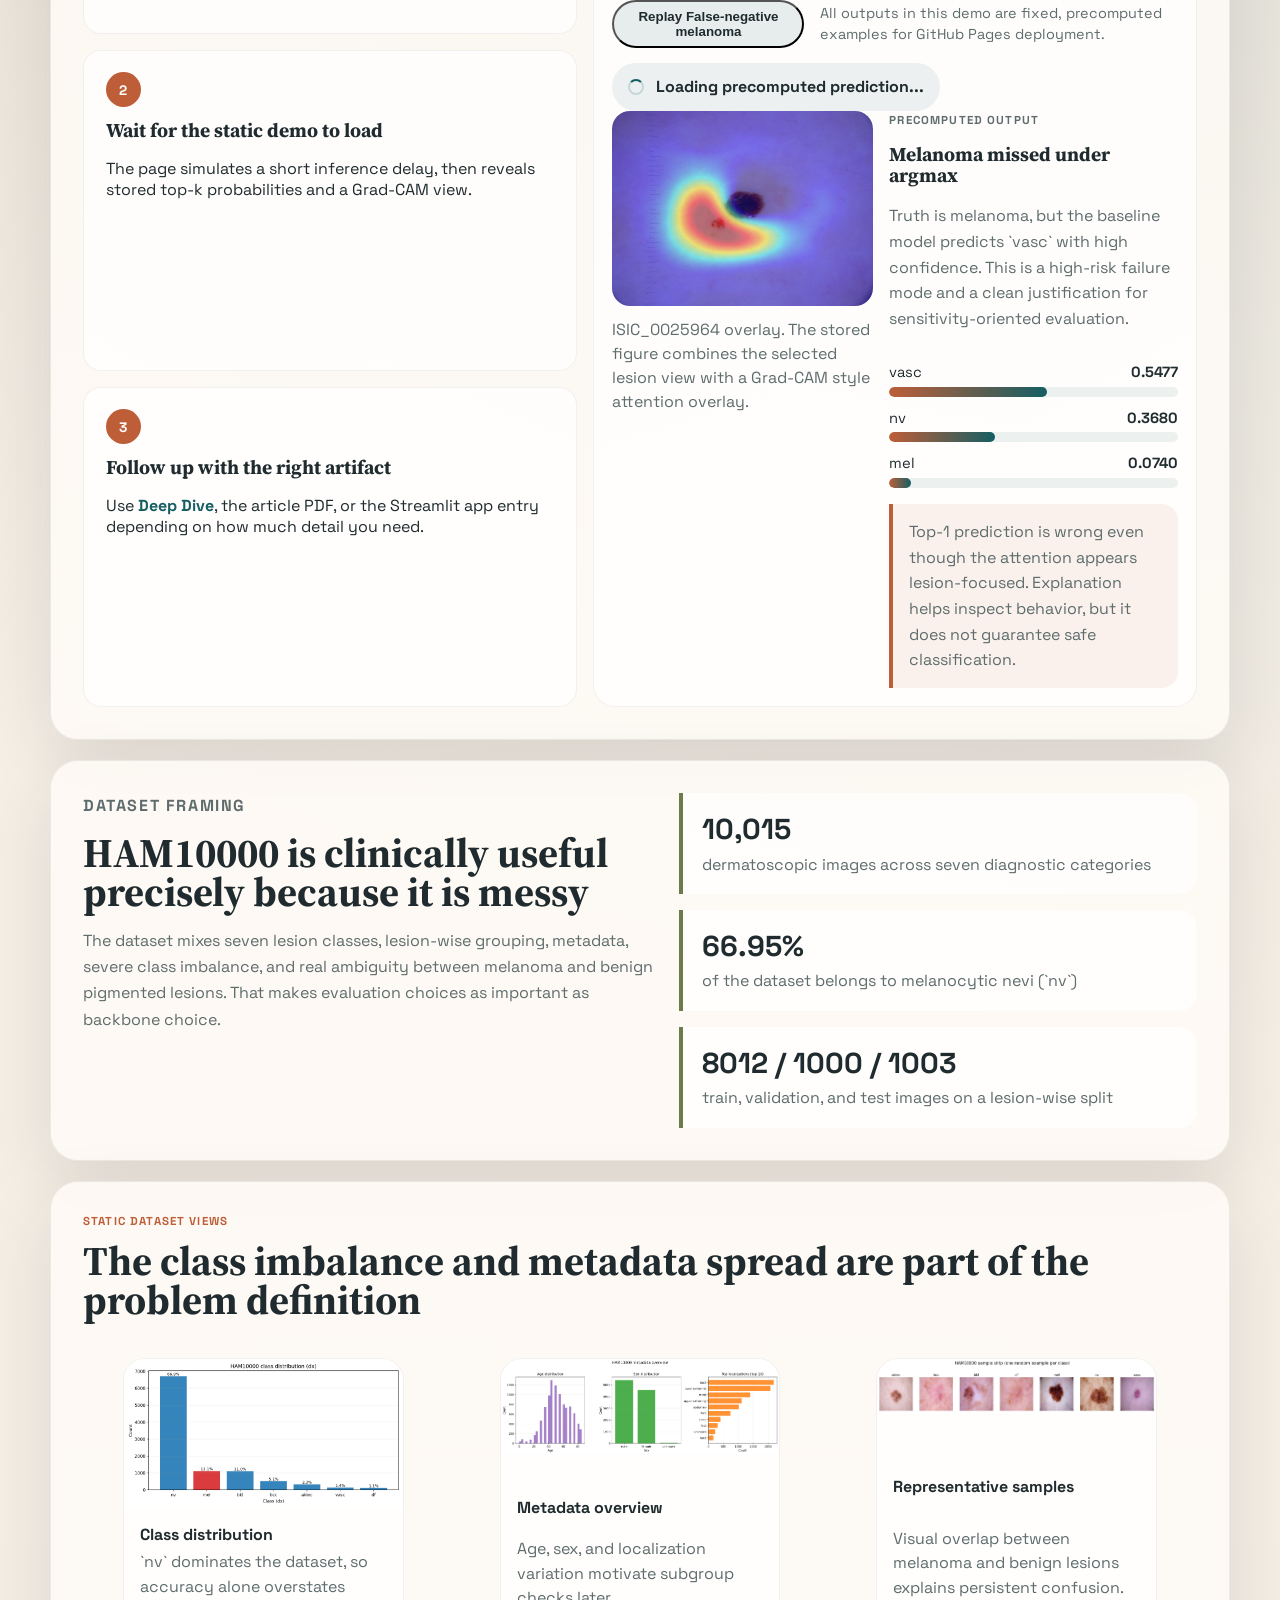
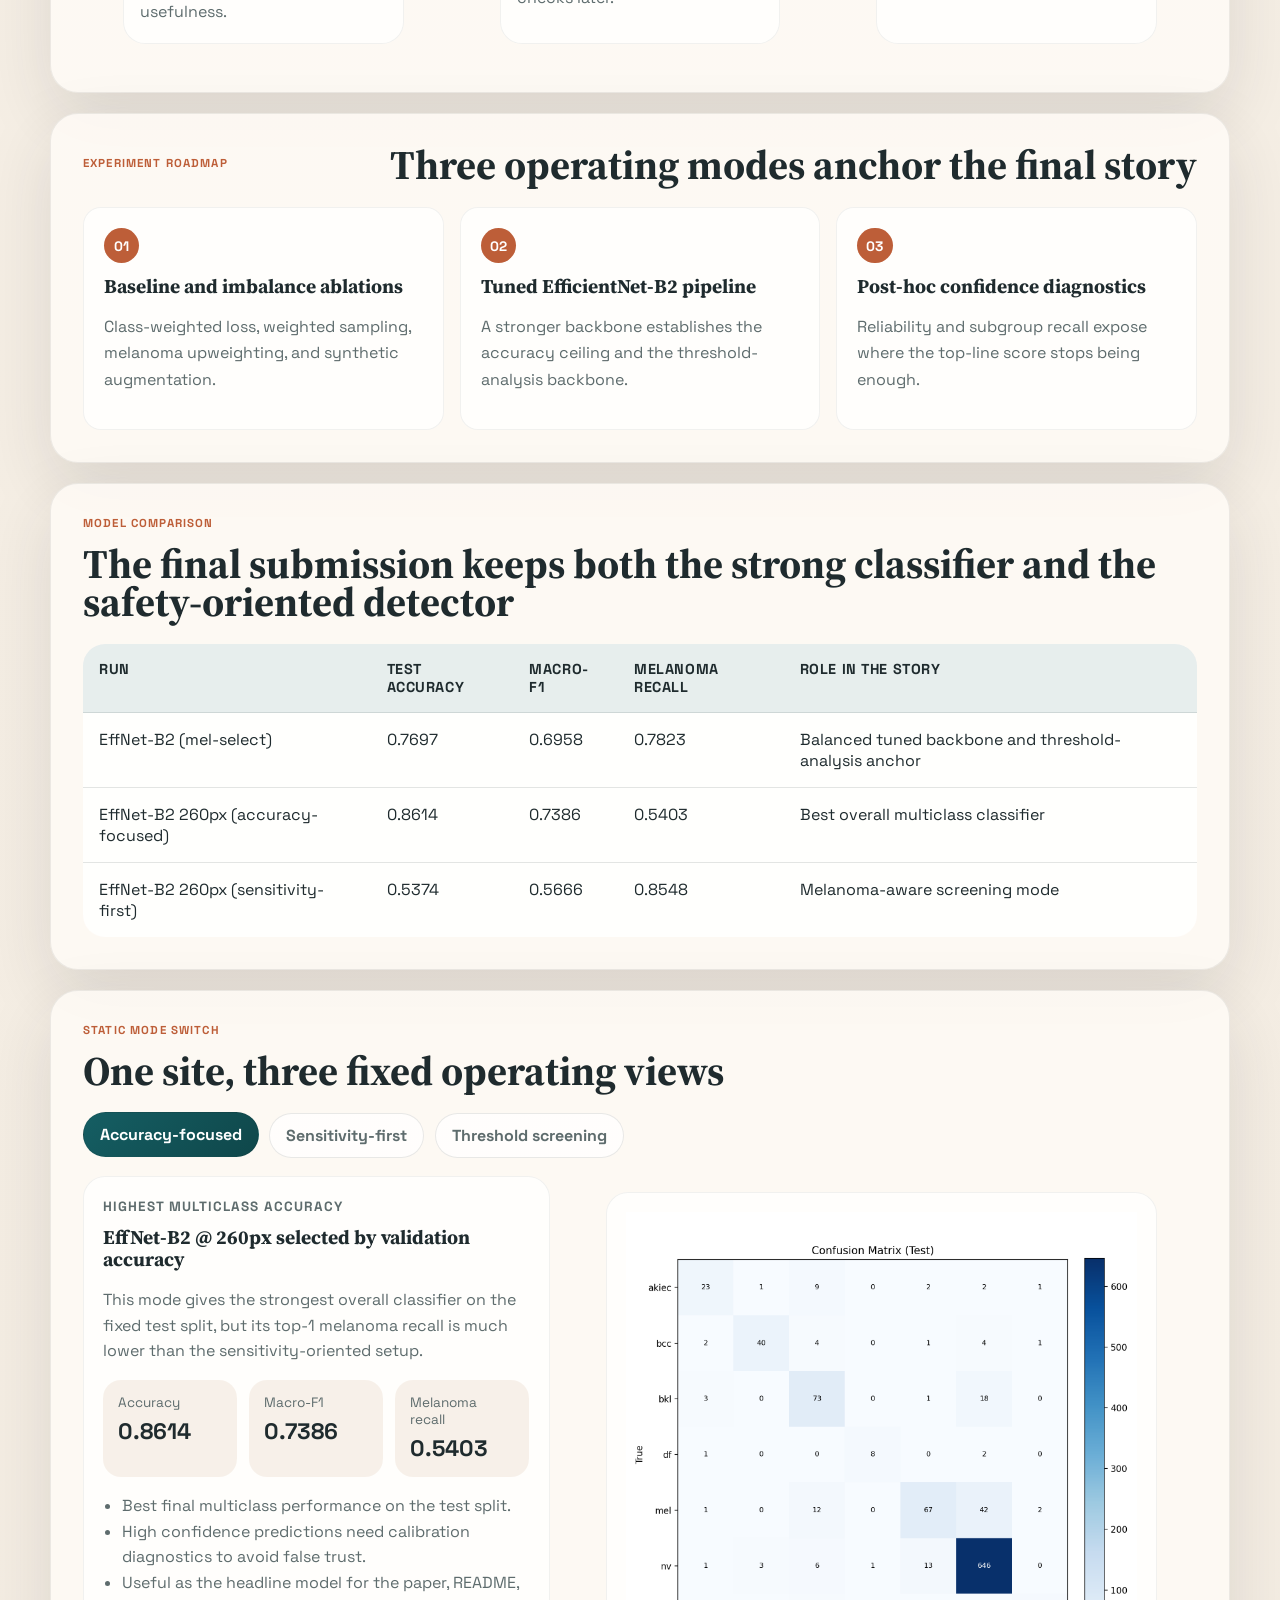
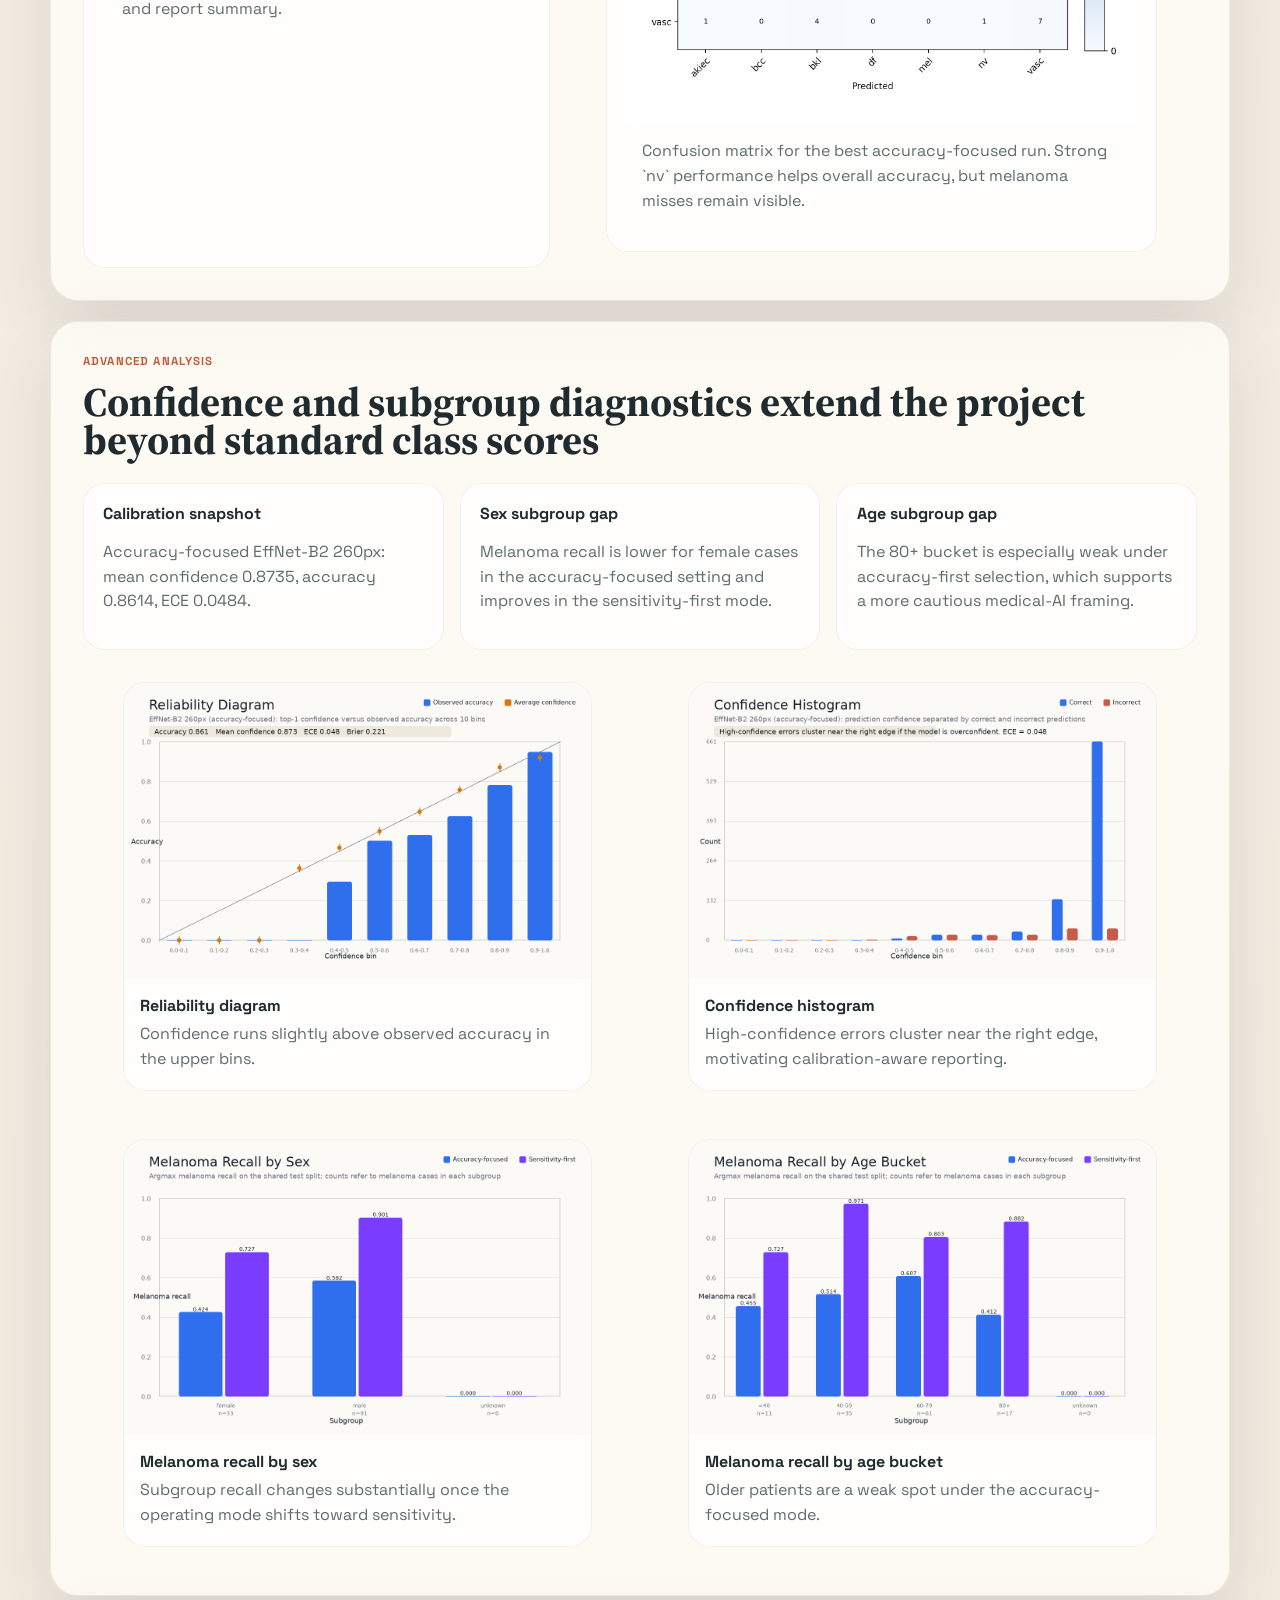
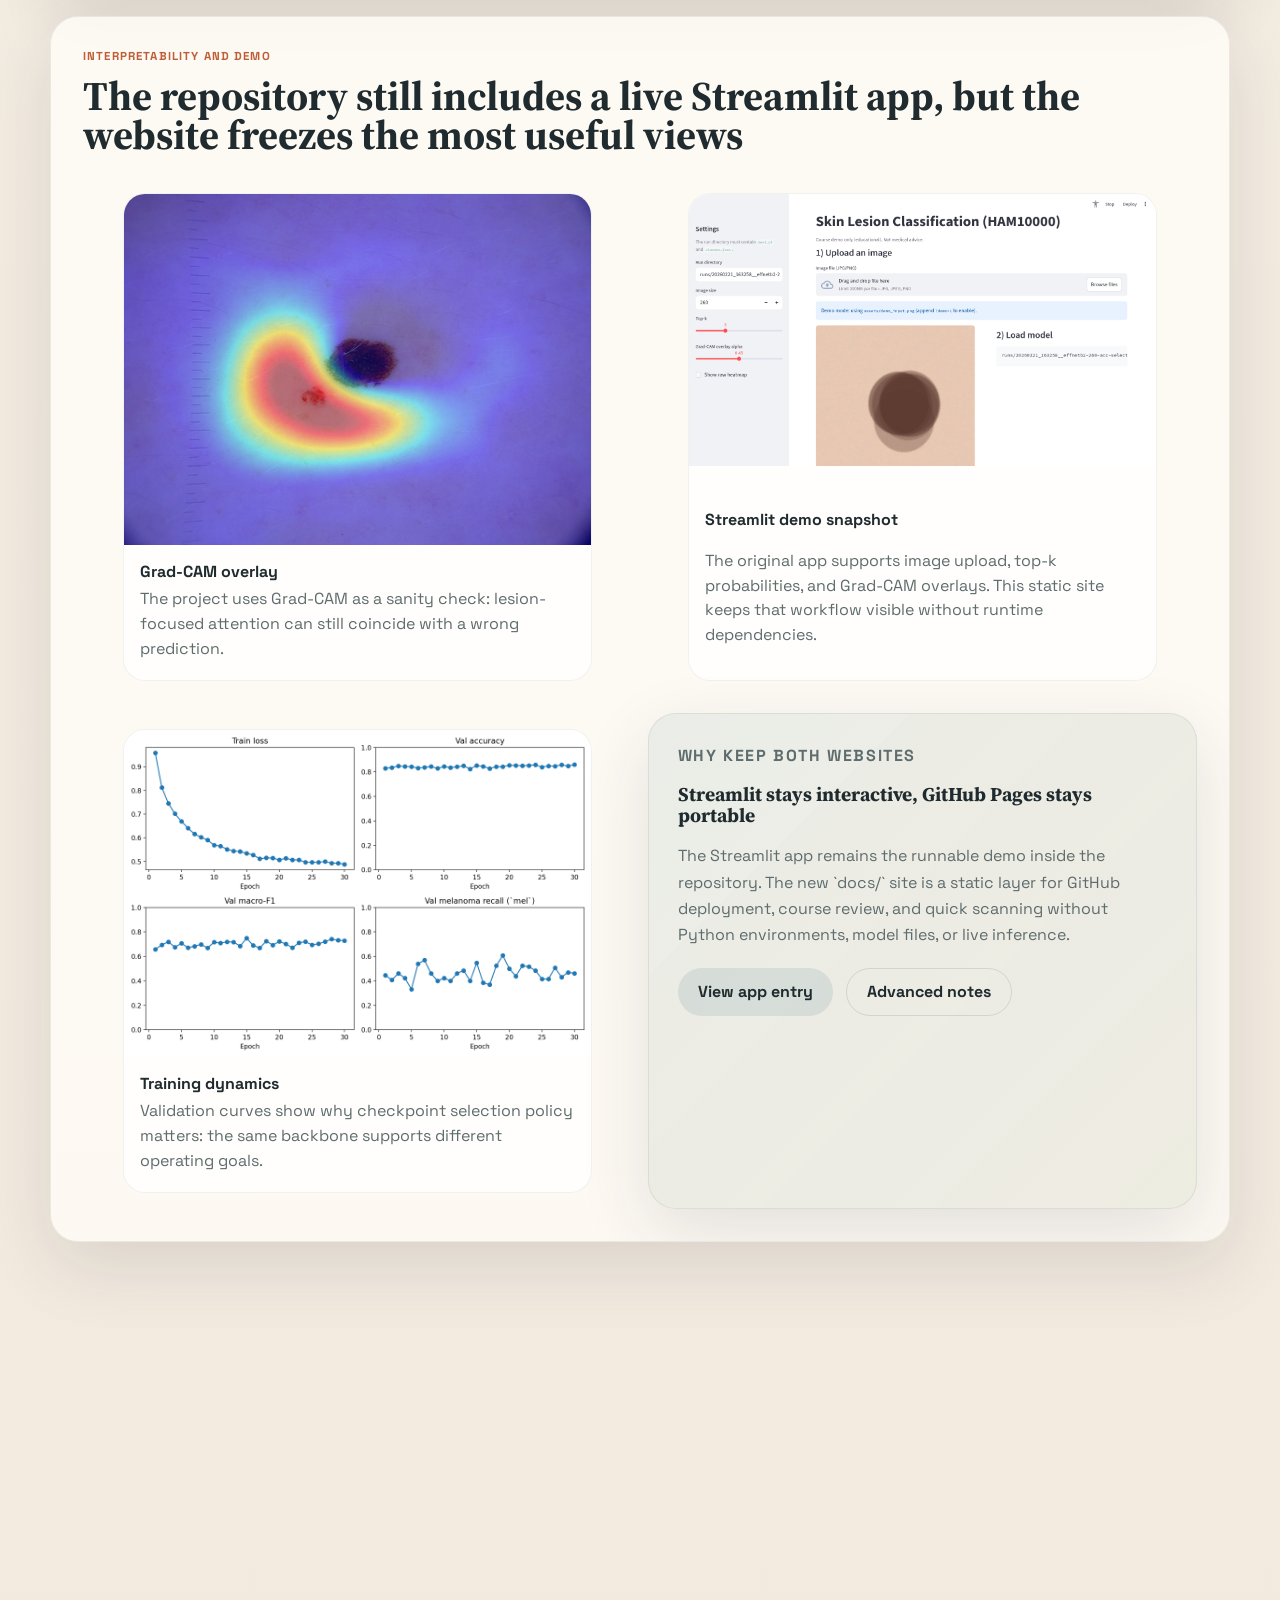
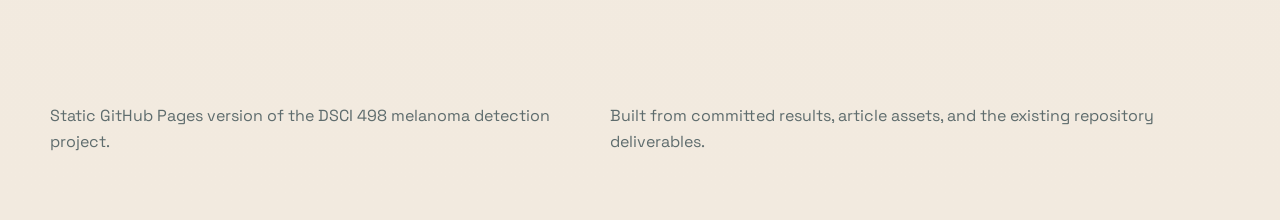
==== commit fb6f8723: "feat(docs): refine static demo controls" ====
--- a/docs/index.html
+++ b/docs/index.html
@@ -159,7 +159,11 @@
                 </button>
               </div>
               <div class="example-output">
-                <div class="example-status" id="example-status">Static example ready. Select a case to replay the prediction flow.</div>
+                <div class="example-status" id="example-status">Default case is loaded below. Click any prepared case or replay the selected one.</div>
+                <div class="example-controls">
+                  <button class="button button-secondary example-run" id="example-run" type="button">Replay selected case</button>
+                  <span class="example-static-note">All outputs in this demo are fixed, precomputed examples for GitHub Pages deployment.</span>
+                </div>
                 <div class="example-loading" id="example-loading" hidden>
                   <span class="example-spinner" aria-hidden="true"></span>
                   <span id="example-loading-text">Loading precomputed prediction...</span>
--- a/docs/styles.css
+++ b/docs/styles.css
@@ -383,6 +383,11 @@
   box-shadow: 0 16px 40px rgba(20, 31, 33, 0.1);
 }
 
+.example-card:disabled {
+  cursor: progress;
+  opacity: 0.72;
+}
+
 .example-meta {
   color: var(--muted);
   font-size: 0.82rem;
@@ -399,6 +404,24 @@
   color: var(--muted);
   line-height: 1.5;
   margin-bottom: 0.9rem;
+}
+
+.example-controls {
+  display: flex;
+  align-items: center;
+  justify-content: space-between;
+  gap: 1rem;
+  margin-bottom: 0.9rem;
+}
+
+.example-run {
+  min-width: 12rem;
+}
+
+.example-static-note {
+  color: var(--muted);
+  font-size: 0.9rem;
+  line-height: 1.5;
 }
 
 .example-loading {
@@ -1011,6 +1034,10 @@
     grid-template-columns: 1fr;
   }
 
+  .example-controls {
+    display: grid;
+  }
+
   .hero-copy,
   .hero-panel,
   .story-card,
